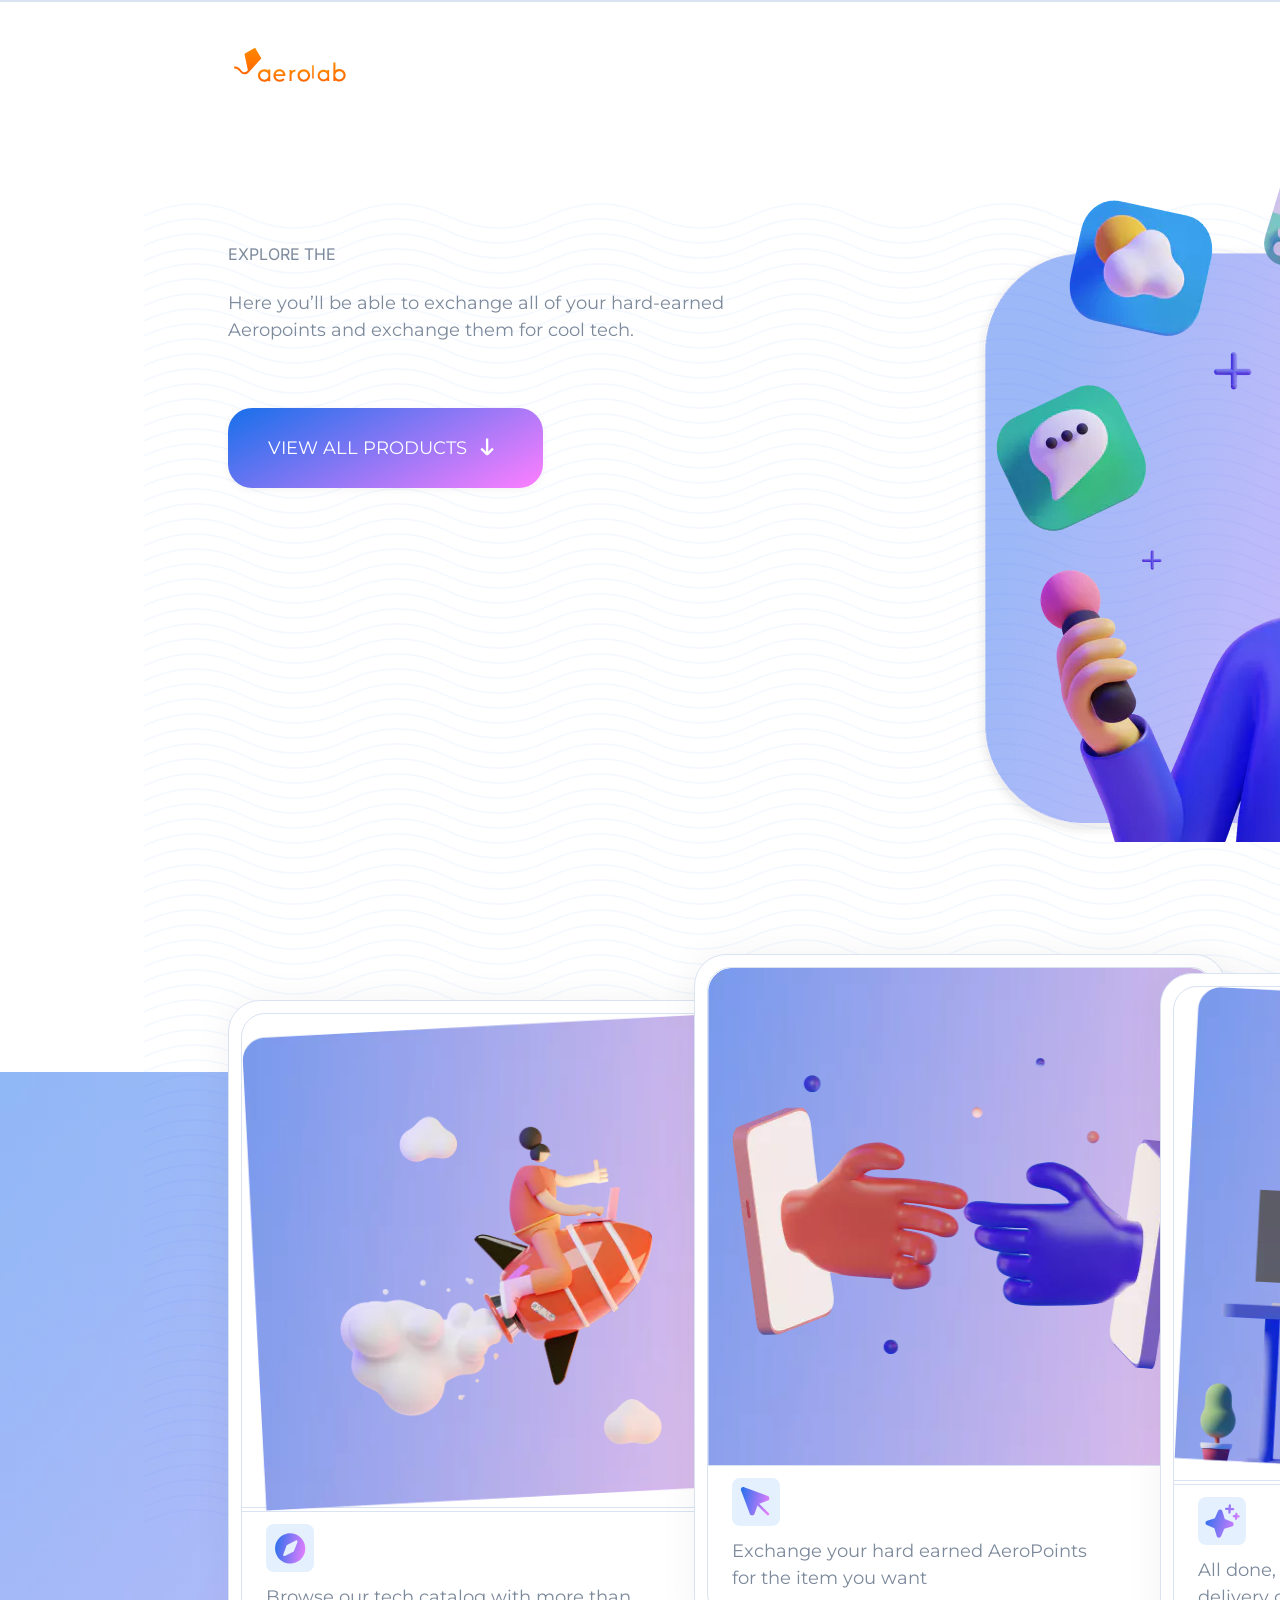
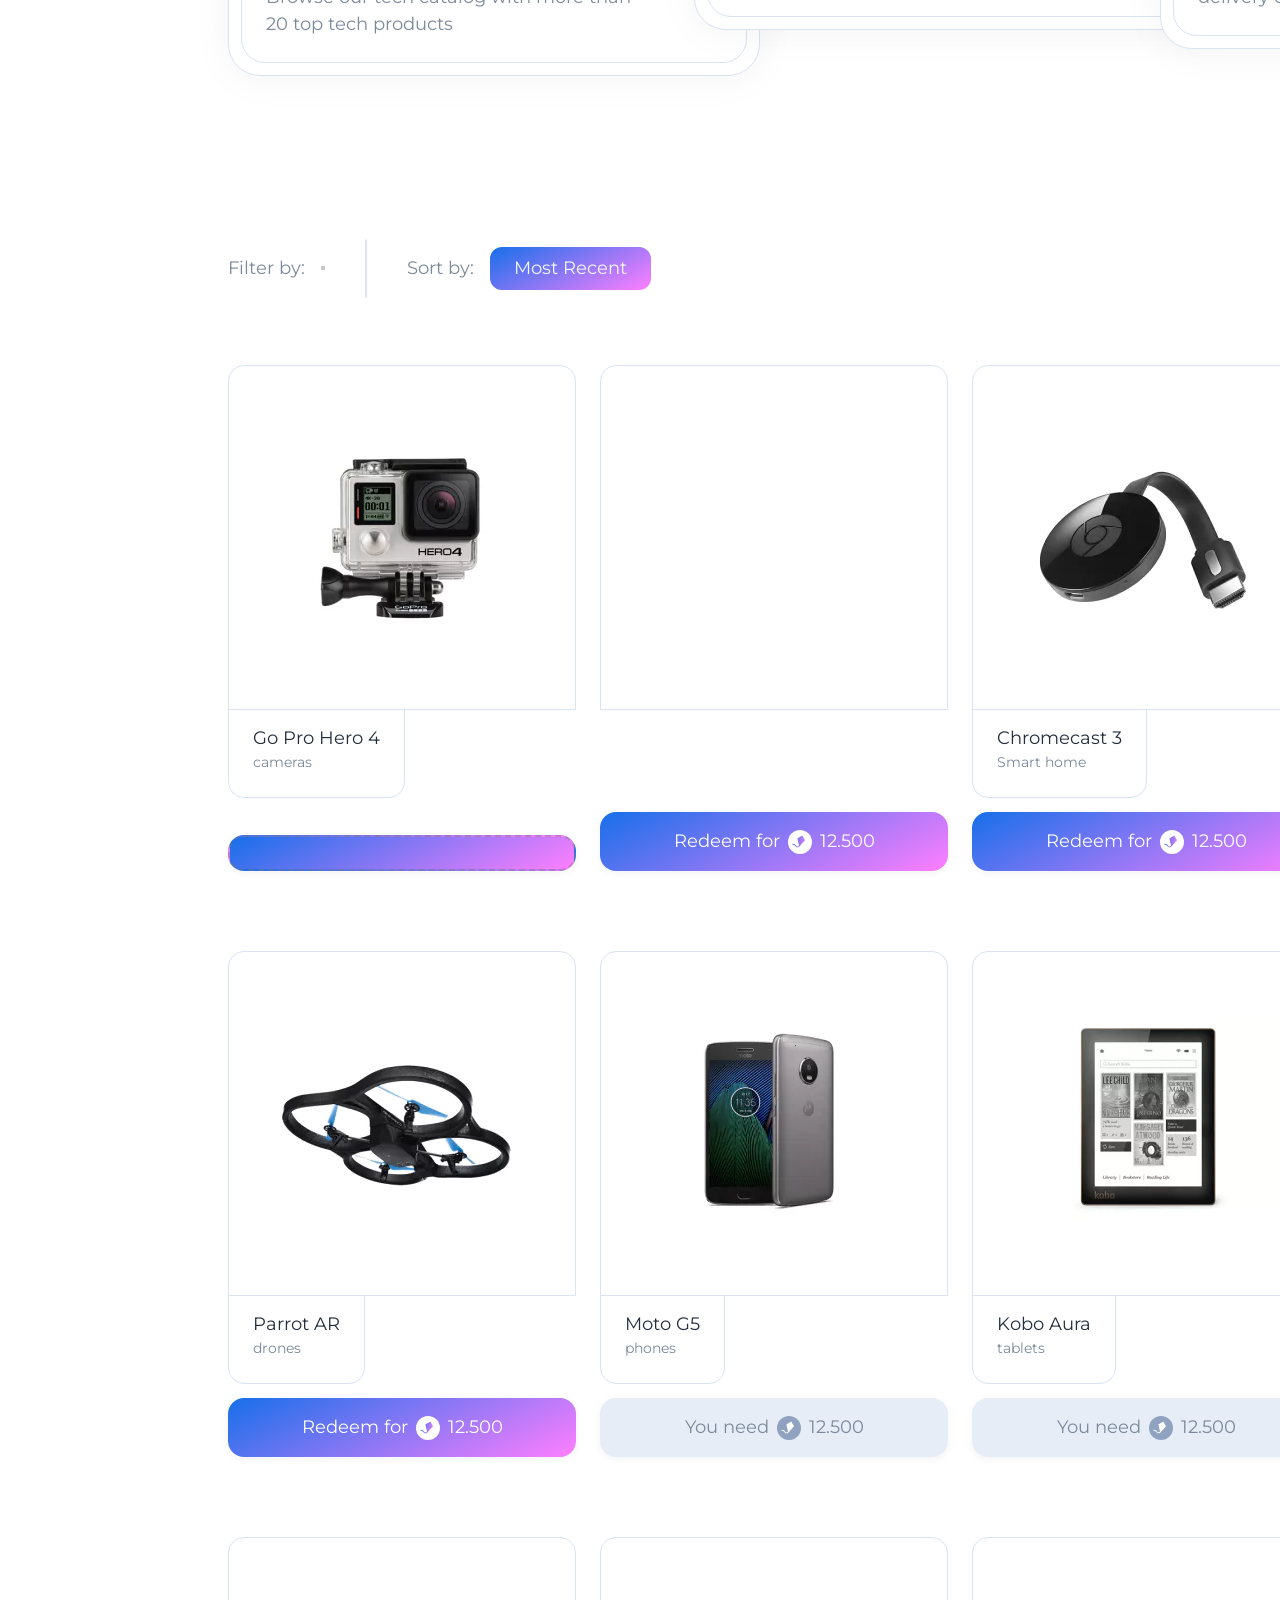
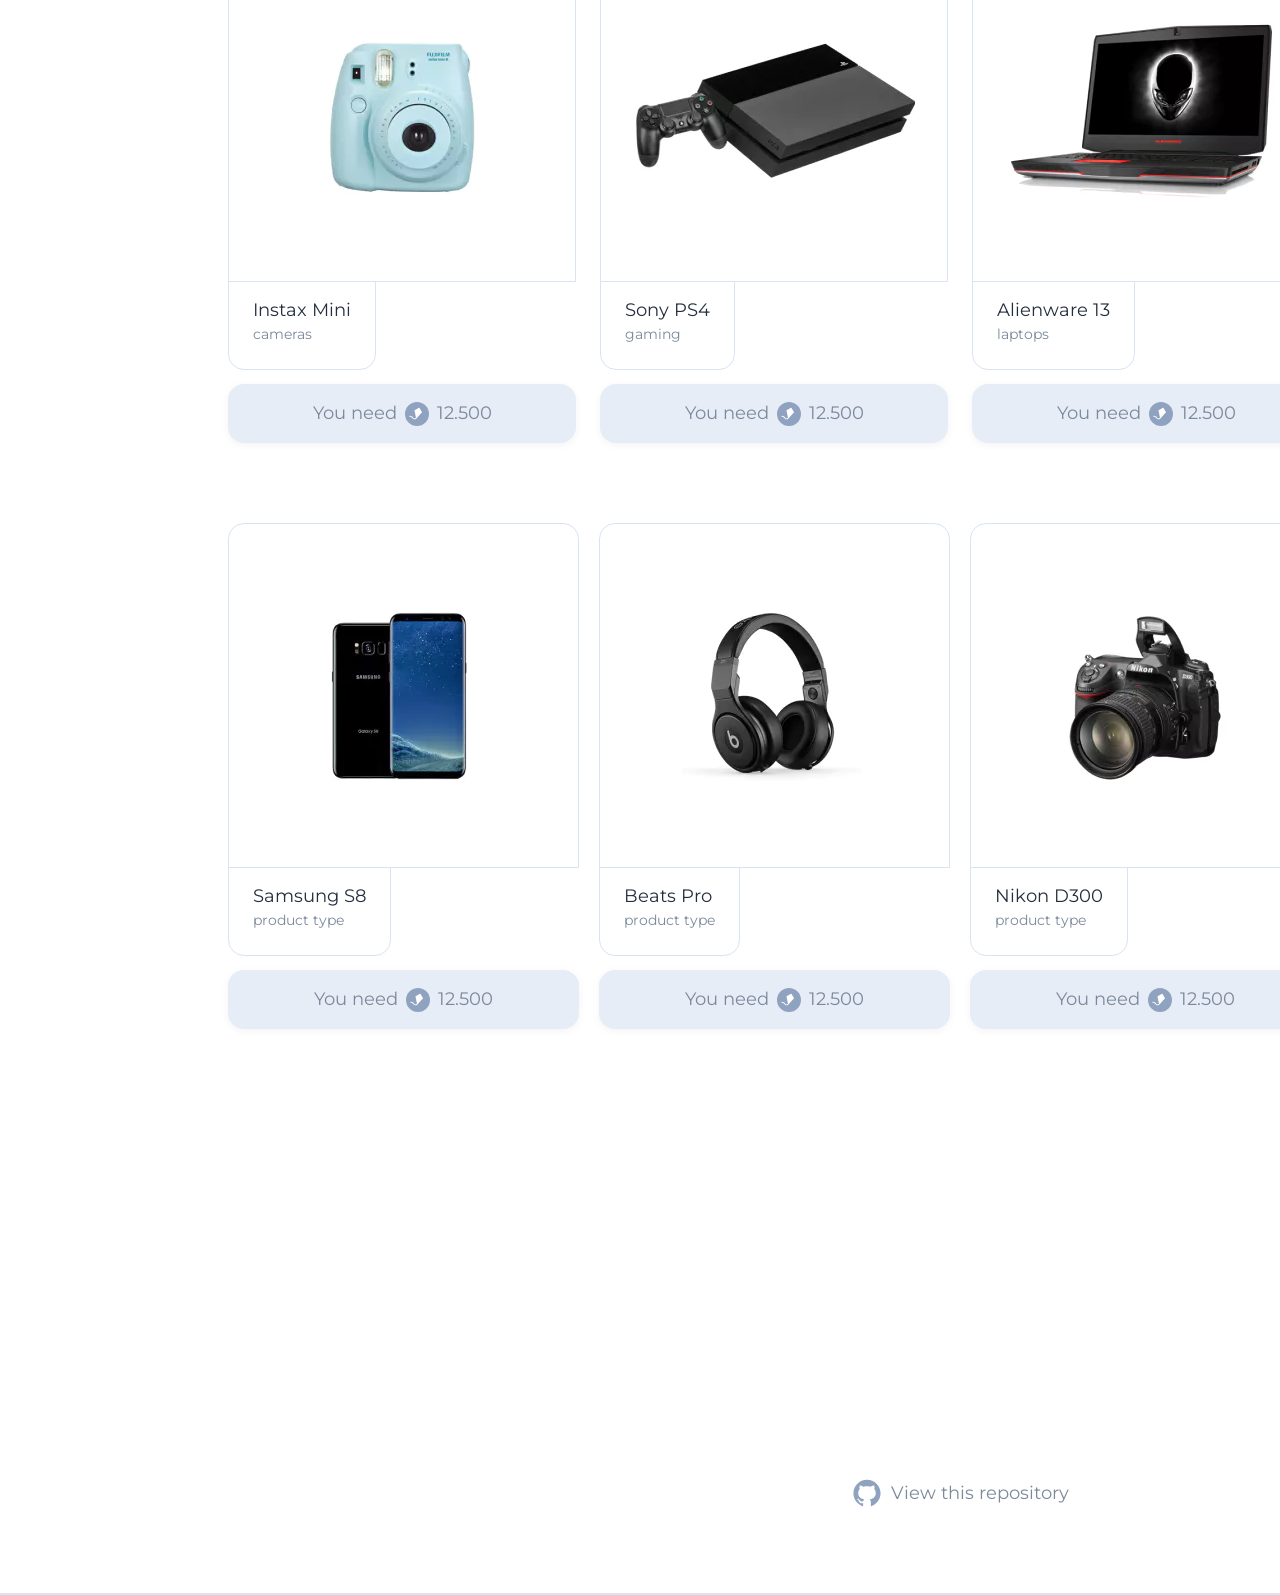
==== index.html @ d30689d1 "code review" ====
<!DOCTYPE html>
<html lang="english">
  <head>
    <title>Aerolab Challenge</title>
    <meta name="viewport" content="width=device-width, initial-scale=1.0" />
    <meta charset="utf-8" />
    <meta property="twitter:card" content="summary_large_image" />

    <style data-tag="reset-style-sheet">
      html {  line-height: 1.15;}body {  margin: 0;}* {  box-sizing: border-box;  border-width: 0;  border-style: solid;}p,li,ul,pre,div,h1,h2,h3,h4,h5,h6,figure,blockquote,figcaption {  margin: 0;  padding: 0;}button {  background-color: transparent;}button,input,optgroup,select,textarea {  font-family: inherit;  font-size: 100%;  line-height: 1.15;  margin: 0;}button,select {  text-transform: none;}button,[type="button"],[type="reset"],[type="submit"] {  -webkit-appearance: button;}button::-moz-focus-inner,[type="button"]::-moz-focus-inner,[type="reset"]::-moz-focus-inner,[type="submit"]::-moz-focus-inner {  border-style: none;  padding: 0;}button:-moz-focus,[type="button"]:-moz-focus,[type="reset"]:-moz-focus,[type="submit"]:-moz-focus {  outline: 1px dotted ButtonText;}a {  color: inherit;  text-decoration: inherit;}input {  padding: 2px 4px;}img {  display: block;}html { scroll-behavior: smooth  }
    </style>
    <style data-tag="default-style-sheet">
      html {
        font-family: Inter;
        font-size: 16px;
      }

      body {
        font-weight: 400;
        font-style:normal;
        text-decoration: none;
        text-transform: none;
        letter-spacing: normal;
        line-height: 1.15;
        color: var(--dl-color-gray-black);
        background-color: var(--dl-color-gray-white);

      }
    </style>
    <link
      rel="stylesheet"
      href="https://fonts.googleapis.com/css2?family=Montserrat:ital,wght@0,100;0,200;0,300;0,400;0,500;0,600;0,700;0,800;0,900;1,100;1,200;1,300;1,400;1,500;1,600;1,700;1,800;1,900&amp;display=swap"
      data-tag="font"
    />
    <link
      rel="stylesheet"
      href="https://fonts.googleapis.com/css2?family=Inter:wght@100;200;300;400;500;600;700;800;900&amp;display=swap"
      data-tag="font"
    />
    <link rel="stylesheet" href="./generalStyle.css" />
  </head>
  <body>
    <div>
      <link href="./incluitChallenge.css" rel="stylesheet" />

      <div class="incluit-challenge-container">
        <div class="incluit-challenge-incluit-challenge">
          <div class="incluit-challenge-footer">
            <div class="incluit-challenge-navlink">
              <img
                alt="IconsI450"
                src="public/external/iconsi450-65ct.svg"
                class="incluit-challenge-icons"
              />
              <a
                href="https://github.com/JuanMiranda1"
                target="_blank"
                rel="noreferrer noopener"
                class="incluit-challenge-text DesktopTextL1Default|"
              >
                <span>View this repository</span>
              </a>
            </div>
          </div>
          <div class="incluit-challenge-wavepattern">
            <img
              alt="path4501"
              src="public/external/path4501-87rh.svg"
              class="incluit-challenge-path"
            />
            <img
              alt="path4501"
              src="public/external/path4501-4tfc.svg"
              class="incluit-challenge-path01"
            />
            <img
              alt="path4501"
              src="public/external/path4501-9j6z.svg"
              class="incluit-challenge-path02"
            />
            <img
              alt="path4501"
              src="public/external/path4501-trrk.svg"
              class="incluit-challenge-path03"
            />
            <img
              alt="path4501"
              src="public/external/path4501-n7km.svg"
              class="incluit-challenge-path04"
            />
            <img
              alt="path4501"
              src="public/external/path4501-jm4g.svg"
              class="incluit-challenge-path05"
            />
            <img
              alt="path4501"
              src="public/external/path4501-mln9.svg"
              class="incluit-challenge-path06"
            />
            <img
              alt="path4501"
              src="public/external/path4501-i0yr.svg"
              class="incluit-challenge-path07"
            />
            <img
              alt="path4501"
              src="public/external/path4501-qd0o.svg"
              class="incluit-challenge-path08"
            />
            <img
              alt="path4501"
              src="public/external/path4501-qq1.svg"
              class="incluit-challenge-path09"
            />
            <img
              alt="path4501"
              src="public/external/path4501-wgme.svg"
              class="incluit-challenge-path10"
            />
            <img
              alt="path4501"
              src="public/external/path4501-evns.svg"
              class="incluit-challenge-path11"
            />
            <img
              alt="path4501"
              src="public/external/path4501-0z6.svg"
              class="incluit-challenge-path12"
            />
            <img
              alt="path4501"
              src="public/external/path4501-71qu.svg"
              class="incluit-challenge-path13"
            />
            <img
              alt="path4501"
              src="public/external/path4501-yy6p.svg"
              class="incluit-challenge-path14"
            />
            <img
              alt="path4501"
              src="public/external/path4501-a29p.svg"
              class="incluit-challenge-path15"
            />
            <img
              alt="path4501"
              src="public/external/path4501-muyy.svg"
              class="incluit-challenge-path16"
            />
            <img
              alt="path4501"
              src="public/external/path4501-jbpy.svg"
              class="incluit-challenge-path17"
            />
            <img
              alt="path4501"
              src="public/external/path4501-mkpd.svg"
              class="incluit-challenge-path18"
            />
            <img
              alt="path4501"
              src="public/external/path4501-gmdl.svg"
              class="incluit-challenge-path19"
            />
            <img
              alt="path4501"
              src="public/external/path4501-dznf5.svg"
              class="incluit-challenge-path20"
            />
            <img
              alt="path4501"
              src="public/external/path4501-5klh.svg"
              class="incluit-challenge-path21"
            />
          </div>
          <div class="incluit-challenge-wavepattern1">
            <img
              alt="path4501"
              src="public/external/path4501-8df.svg"
              class="incluit-challenge-path22"
            />
            <img
              alt="path4501"
              src="public/external/path4501-m80j.svg"
              class="incluit-challenge-path23"
            />
            <img
              alt="path4501"
              src="public/external/path4501-mwl6.svg"
              class="incluit-challenge-path24"
            />
            <img
              alt="path4501"
              src="public/external/path4501-4d3n.svg"
              class="incluit-challenge-path25"
            />
            <img
              alt="path4501"
              src="public/external/path4501-z1m.svg"
              class="incluit-challenge-path26"
            />
            <img
              alt="path4501"
              src="public/external/path4501-ptwm.svg"
              class="incluit-challenge-path27"
            />
            <img
              alt="path4501"
              src="public/external/path4501-xson.svg"
              class="incluit-challenge-path28"
            />
            <img
              alt="path4501"
              src="public/external/path4501-uz3c.svg"
              class="incluit-challenge-path29"
            />
            <img
              alt="path4501"
              src="public/external/path4501-xgup.svg"
              class="incluit-challenge-path30"
            />
            <img
              alt="path4501"
              src="public/external/path4501-aq5a.svg"
              class="incluit-challenge-path31"
            />
            <img
              alt="path4501"
              src="public/external/path4501-7fpb.svg"
              class="incluit-challenge-path32"
            />
            <img
              alt="path4501"
              src="public/external/path4501-cevl.svg"
              class="incluit-challenge-path33"
            />
            <img
              alt="path4501"
              src="public/external/path4501-tzs.svg"
              class="incluit-challenge-path34"
            />
            <img
              alt="path4501"
              src="public/external/path4501-3f68.svg"
              class="incluit-challenge-path35"
            />
            <img
              alt="path4501"
              src="public/external/path4501-txwp.svg"
              class="incluit-challenge-path36"
            />
            <img
              alt="path4501"
              src="public/external/path4501-vjad.svg"
              class="incluit-challenge-path37"
            />
            <img
              alt="path4501"
              src="public/external/path4501-fuz.svg"
              class="incluit-challenge-path38"
            />
            <img
              alt="path4501"
              src="public/external/path4501-usnf.svg"
              class="incluit-challenge-path39"
            />
            <img
              alt="path4501"
              src="public/external/path4501-jqtc.svg"
              class="incluit-challenge-path40"
            />
            <img
              alt="path4501"
              src="public/external/path4501-nuy.svg"
              class="incluit-challenge-path41"
            />
            <img
              alt="path4501"
              src="public/external/path4501-0g2.svg"
              class="incluit-challenge-path42"
            />
            <img
              alt="path4501"
              src="public/external/path4501-11ct.svg"
              class="incluit-challenge-path43"
            />
          </div>
          <div class="incluit-challenge-wavepattern2">
            <img
              alt="path4501"
              src="public/external/path4501-pz55.svg"
              class="incluit-challenge-path44"
            />
            <img
              alt="path4501"
              src="public/external/path4501-r27x.svg"
              class="incluit-challenge-path45"
            />
            <img
              alt="path4501"
              src="public/external/path4501-221.svg"
              class="incluit-challenge-path46"
            />
            <img
              alt="path4501"
              src="public/external/path4501-bbxf.svg"
              class="incluit-challenge-path47"
            />
            <img
              alt="path4501"
              src="public/external/path4501-x9ho.svg"
              class="incluit-challenge-path48"
            />
            <img
              alt="path4501"
              src="public/external/path4501-aq6e.svg"
              class="incluit-challenge-path49"
            />
            <img
              alt="path4501"
              src="public/external/path4501-04no.svg"
              class="incluit-challenge-path50"
            />
            <img
              alt="path4501"
              src="public/external/path4501-mxa5g.svg"
              class="incluit-challenge-path51"
            />
            <img
              alt="path4501"
              src="public/external/path4501-n7nn.svg"
              class="incluit-challenge-path52"
            />
            <img
              alt="path4501"
              src="public/external/path4501-zrnw.svg"
              class="incluit-challenge-path53"
            />
            <img
              alt="path4501"
              src="public/external/path4501-d8e.svg"
              class="incluit-challenge-path54"
            />
            <img
              alt="path4501"
              src="public/external/path4501-4esq.svg"
              class="incluit-challenge-path55"
            />
            <img
              alt="path4501"
              src="public/external/path4501-xgxi.svg"
              class="incluit-challenge-path56"
            />
            <img
              alt="path4501"
              src="public/external/path4501-6myy.svg"
              class="incluit-challenge-path57"
            />
            <img
              alt="path4501"
              src="public/external/path4501-zqr9.svg"
              class="incluit-challenge-path58"
            />
            <img
              alt="path4501"
              src="public/external/path4501-oh5d.svg"
              class="incluit-challenge-path59"
            />
            <img
              alt="path4501"
              src="public/external/path4501-jljk.svg"
              class="incluit-challenge-path60"
            />
            <img
              alt="path4501"
              src="public/external/path4501-m4b8.svg"
              class="incluit-challenge-path61"
            />
            <img
              alt="path4501"
              src="public/external/path4501-x56e.svg"
              class="incluit-challenge-path62"
            />
            <img
              alt="path4501"
              src="public/external/path4501-8fdx.svg"
              class="incluit-challenge-path63"
            />
            <img
              alt="path4501"
              src="public/external/path4501-73pn.svg"
              class="incluit-challenge-path64"
            />
            <img
              alt="path4501"
              src="public/external/path4501-l0sb.svg"
              class="incluit-challenge-path65"
            />
          </div>
          <div class="incluit-challenge-wavepattern3">
            <img
              alt="path4501"
              src="public/external/path4501-3syj.svg"
              class="incluit-challenge-path66"
            />
            <img
              alt="path4501"
              src="public/external/path4501-4we5.svg"
              class="incluit-challenge-path67"
            />
            <img
              alt="path4501"
              src="public/external/path4501-6dwm.svg"
              class="incluit-challenge-path68"
            />
            <img
              alt="path4501"
              src="public/external/path4501-sygp.svg"
              class="incluit-challenge-path69"
            />
            <img
              alt="path4501"
              src="public/external/path4501-g6xi.svg"
              class="incluit-challenge-path70"
            />
            <img
              alt="path4501"
              src="public/external/path4501-uxke.svg"
              class="incluit-challenge-path71"
            />
            <img
              alt="path4501"
              src="public/external/path4501-rdyt.svg"
              class="incluit-challenge-path72"
            />
            <img
              alt="path4501"
              src="public/external/path4501-xwzvn.svg"
              class="incluit-challenge-path73"
            />
            <img
              alt="path4501"
              src="public/external/path4501-k9i9.svg"
              class="incluit-challenge-path74"
            />
            <img
              alt="path4501"
              src="public/external/path4501-o0g.svg"
              class="incluit-challenge-path75"
            />
            <img
              alt="path4501"
              src="public/external/path4501-928n.svg"
              class="incluit-challenge-path76"
            />
            <img
              alt="path4501"
              src="public/external/path4501-re4.svg"
              class="incluit-challenge-path77"
            />
            <img
              alt="path4501"
              src="public/external/path4501-41xj.svg"
              class="incluit-challenge-path78"
            />
            <img
              alt="path4501"
              src="public/external/path4501-kc.svg"
              class="incluit-challenge-path79"
            />
            <img
              alt="path4501"
              src="public/external/path4501-xxlc.svg"
              class="incluit-challenge-path80"
            />
            <img
              alt="path4501"
              src="public/external/path4501-eo4v.svg"
              class="incluit-challenge-path81"
            />
            <img
              alt="path4501"
              src="public/external/path4501-3w5e.svg"
              class="incluit-challenge-path82"
            />
            <img
              alt="path4501"
              src="public/external/path4501-zvw.svg"
              class="incluit-challenge-path83"
            />
            <img
              alt="path4501"
              src="public/external/path4501-8i3k.svg"
              class="incluit-challenge-path84"
            />
            <img
              alt="path4501"
              src="public/external/path4501-i7w3.svg"
              class="incluit-challenge-path85"
            />
            <img
              alt="path4501"
              src="public/external/path4501-bugq.svg"
              class="incluit-challenge-path86"
            />
            <img
              alt="path4501"
              src="public/external/path4501-2ws.svg"
              class="incluit-challenge-path87"
            />
          </div>
          <div class="incluit-challenge-carrousel">
            <img
              alt="WalkthoughcardsBG4501"
              src="public/external/walkthoughcardsbg4501-ew7a-600h.png"
              class="incluit-challenge-background-cards"
            />
            <div class="incluit-challenge-carrousel-cards">
              <div class="incluit-challenge-introcard">
                <div class="incluit-challenge-topcard">
                  <img
                    alt="IllustrationBGI450"
                    src="public/external/illustrationbgi450-hspg-600w.png"
                    class="incluit-challenge-illustration-bg"
                  />
                  <div class="incluit-challenge-img1">
                    <img
                      alt="Saly1I450"
                      src="public/external/saly1i450-cufw-600w.png"
                      class="incluit-challenge-img11"
                    />
                  </div>
                </div>
                <div class="incluit-challenge-bottomcard">
                  <div class="incluit-challenge-titleicon">
                    <div class="incluit-challenge-iconwrapper">
                      <img
                        alt="IconsI450"
                        src="public/external/iconsi450-hl7.svg"
                        class="incluit-challenge-icons01"
                      />
                    </div>
                  </div>
                  <span class="incluit-challenge-text002 DesktopTextL1Default|">
                    <span>
                      Browse our tech catalog with more than 20 top tech
                      products
                    </span>
                  </span>
                </div>
              </div>
              <div class="incluit-challenge-introcard1">
                <div class="incluit-challenge-topcard1">
                  <img
                    alt="IllustrationBGI450"
                    src="public/external/illustrationbgi450-luqb-600w.png"
                    class="incluit-challenge-illustration-bg1"
                  />
                  <div class="incluit-challenge-img2">
                    <img
                      alt="Saly31I450"
                      src="public/external/saly31i450-q5u-600w.png"
                      class="incluit-challenge-img21"
                    />
                  </div>
                </div>
                <div class="incluit-challenge-bottomcard1">
                  <div class="incluit-challenge-titleicon1">
                    <div class="incluit-challenge-iconwrapper1">
                      <img
                        alt="IconsI450"
                        src="public/external/iconsi450-52ce.svg"
                        class="incluit-challenge-icons02"
                      />
                    </div>
                  </div>
                  <span class="incluit-challenge-text004 DesktopTextL1Default|">
                    <span>
                      Exchange your hard earned AeroPoints for the item you want
                    </span>
                  </span>
                </div>
              </div>
              <div class="incluit-challenge-introcard2">
                <div class="incluit-challenge-topcard2">
                  <img
                    alt="IllustrationBGI450"
                    src="public/external/illustrationbgi450-p8j-600w.png"
                    class="incluit-challenge-illustration-bg2"
                  />
                  <div class="incluit-challenge-img3">
                    <img
                      alt="Saly10I450"
                      src="public/external/saly10i450-nzlv-600w.png"
                      class="incluit-challenge-img31"
                    />
                  </div>
                </div>
                <div class="incluit-challenge-bottomcard2">
                  <div class="incluit-challenge-titleicon2">
                    <div class="incluit-challenge-iconwrapper2">
                      <img
                        alt="IconsI450"
                        src="public/external/iconsi450-9rbb.svg"
                        class="incluit-challenge-icons03"
                      />
                    </div>
                  </div>
                  <span class="incluit-challenge-text006 DesktopTextL1Default|">
                    <span>
                      All done, you can relax! We’ll take care of delivery of
                      your tech item!
                    </span>
                  </span>
                </div>
              </div>
            </div>
          </div>
          <div class="incluit-challenge-product-section">
            <div class="incluit-challenge-header-products">
              <div class="incluit-challenge-titlecontrols">
                <div class="incluit-challenge-product-selection">
                  <div class="incluit-challenge-frame">
                    <div class="incluit-challenge-frame1">
                      <span
                        class="incluit-challenge-text008 DesktopTextL1Default|"
                      >
                        <span>Filter by:</span>
                      </span>
                      <div class="incluit-challenge-filter"></div>
                    </div>
                    <img
                      alt="Rectangle1154501"
                      src="public/external/rectangle1154501-lgeq-200w.png"
                      class="incluit-challenge-rectangle115"
                    />
                    <div class="incluit-challenge-frame2">
                      <span
                        class="incluit-challenge-text010 DesktopTextL1Default|"
                      >
                        <span>Sort by:</span>
                      </span>
                      <div class="incluit-challenge-sortrow">
                        <div class="incluit-challenge-selectors">
                          <span
                            class="incluit-challenge-text012 DesktopTextL1Default|"
                          >
                            <span>Most Recent</span>
                          </span>
                        </div>
                      </div>
                    </div>
                  </div>
                  <div class="incluit-challenge-pager">
                    <button class="incluit-challenge-pager-arrowbuttons">
                      <img
                        alt="IconsI450"
                        src="public/external/iconsi450-u259.svg"
                        class="incluit-challenge-icons04"
                      />
                    </button>
                    <button class="incluit-challenge-pager-arrowbuttons1">
                      <img
                        alt="IconsI450"
                        src="public/external/iconsi450-oh4l.svg"
                        class="incluit-challenge-icons05"
                      />
                    </button>
                  </div>
                </div>
              </div>
              <div class="incluit-challenge-products">
                <div class="incluit-challenge-products1">
                  <div class="incluit-challenge-productcard">
                    <div class="incluit-challenge-frame167">
                      <div class="incluit-challenge-productcard01">
                        <div class="incluit-challenge-productdetail">
                          <span
                            class="incluit-challenge-text014 DesktopTextL1Default|"
                          >
                            <span>Go Pro Hero 4</span>
                          </span>
                          <span
                            class="incluit-challenge-text016 DesktopTextL2AllCaps"
                          >
                            <span>cameras</span>
                          </span>
                        </div>
                        <div class="incluit-challenge-frame144">
                          <div class="incluit-challenge-productshots">
                            <img
                              alt="GoProx2I450"
                              src="public/external/goprox2i450-wsvu-300h.png"
                              class="incluit-challenge-go-prox2"
                            />
                          </div>
                        </div>
                      </div>
                      <div class="incluit-challenge-cta"></div>
                    </div>
                  </div>
                  <div class="incluit-challenge-productcard02">
                    <div class="incluit-challenge-productcard03">
                      <div class="incluit-challenge-frame1441"></div>
                    </div>
                    <div class="incluit-challenge-cta01">
                      <span
                        class="incluit-challenge-text018 DesktopTextL1Default|"
                      >
                        <span>Redeem for</span>
                      </span>
                      <div class="incluit-challenge-frame153">
                        <div class="incluit-challenge-icons06">
                          <div class="incluit-challenge-aerolablogo">
                            <div class="incluit-challenge-aerolablogo1">
                              <div class="incluit-challenge-page1">
                                <div class="incluit-challenge-catalog">
                                  <div class="incluit-challenge-top">
                                    <img
                                      alt="logoI450"
                                      src="public/external/logoi450-2ui.svg"
                                      class="incluit-challenge-logo"
                                    />
                                  </div>
                                </div>
                              </div>
                            </div>
                          </div>
                        </div>
                        <span
                          class="incluit-challenge-text020 DesktopTextL1Default|"
                        >
                          <span>12.500</span>
                        </span>
                      </div>
                    </div>
                  </div>
                  <div class="incluit-challenge-productcard04">
                    <div class="incluit-challenge-productcard05">
                      <div class="incluit-challenge-productdetail01">
                        <span
                          class="incluit-challenge-text022 DesktopTextL1Default|"
                        >
                          <span>Chromecast 3</span>
                        </span>
                        <span
                          class="incluit-challenge-text024 DesktopTextL2AllCaps"
                        >
                          <span>Smart home</span>
                        </span>
                      </div>
                      <div class="incluit-challenge-frame1442">
                        <div class="incluit-challenge-productshots01">
                          <img
                            alt="Chromecastx2I450"
                            src="public/external/chromecastx2i450-31y-300h.png"
                            class="incluit-challenge-chromecastx2"
                          />
                        </div>
                      </div>
                    </div>
                    <div class="incluit-challenge-cta02">
                      <span
                        class="incluit-challenge-text026 DesktopTextL1Default|"
                      >
                        <span>Redeem for</span>
                      </span>
                      <div class="incluit-challenge-frame15301">
                        <div class="incluit-challenge-icons07">
                          <div class="incluit-challenge-aerolablogo01">
                            <div class="incluit-challenge-aerolablogo101">
                              <div class="incluit-challenge-page101">
                                <div class="incluit-challenge-catalog01">
                                  <div class="incluit-challenge-top01">
                                    <img
                                      alt="logoI450"
                                      src="public/external/logoi450-e9a.svg"
                                      class="incluit-challenge-logo01"
                                    />
                                  </div>
                                </div>
                              </div>
                            </div>
                          </div>
                        </div>
                        <span
                          class="incluit-challenge-text028 DesktopTextL1Default|"
                        >
                          <span>12.500</span>
                        </span>
                      </div>
                    </div>
                  </div>
                  <div class="incluit-challenge-productcard06">
                    <div class="incluit-challenge-productcard07">
                      <div class="incluit-challenge-productdetail02">
                        <span
                          class="incluit-challenge-text030 DesktopTextL1Default|"
                        >
                          <span>Canon EOS5D</span>
                        </span>
                        <span
                          class="incluit-challenge-text032 DesktopTextL2AllCaps"
                        >
                          <span>Cameras</span>
                        </span>
                      </div>
                      <div class="incluit-challenge-frame1443">
                        <div class="incluit-challenge-productshots02">
                          <img
                            alt="CanonEOS5Dx2I450"
                            src="public/external/canoneos5dx2i450-xfl5-300h.png"
                            class="incluit-challenge-canon-eos-dx2"
                          />
                        </div>
                      </div>
                    </div>
                    <div class="incluit-challenge-cta03">
                      <span
                        class="incluit-challenge-text034 DesktopTextL1Default|"
                      >
                        <span>Redeem for</span>
                      </span>
                      <div class="incluit-challenge-frame15302">
                        <div class="incluit-challenge-icons08">
                          <div class="incluit-challenge-aerolablogo02">
                            <div class="incluit-challenge-aerolablogo102">
                              <div class="incluit-challenge-page102">
                                <div class="incluit-challenge-catalog02">
                                  <div class="incluit-challenge-top02">
                                    <img
                                      alt="logoI450"
                                      src="public/external/logoi450-82r.svg"
                                      class="incluit-challenge-logo02"
                                    />
                                  </div>
                                </div>
                              </div>
                            </div>
                          </div>
                        </div>
                        <span
                          class="incluit-challenge-text036 DesktopTextL1Default|"
                        >
                          <span>12.500</span>
                        </span>
                      </div>
                    </div>
                  </div>
                </div>
                <div class="incluit-challenge-products2">
                  <div class="incluit-challenge-productcard08">
                    <div class="incluit-challenge-productcard09">
                      <div class="incluit-challenge-productdetail03">
                        <span
                          class="incluit-challenge-text038 DesktopTextL1Default|"
                        >
                          <span>Parrot AR</span>
                        </span>
                        <span
                          class="incluit-challenge-text040 DesktopTextL2AllCaps"
                        >
                          <span>drones</span>
                        </span>
                      </div>
                      <div class="incluit-challenge-frame1444">
                        <div class="incluit-challenge-productshots03">
                          <img
                            alt="ParrotARx2I450"
                            src="public/external/parrotarx2i450-j76pg-300h.png"
                            class="incluit-challenge-parrot--rx2"
                          />
                        </div>
                      </div>
                    </div>
                    <div class="incluit-challenge-cta04">
                      <span
                        class="incluit-challenge-text042 DesktopTextL1Default|"
                      >
                        <span>Redeem for</span>
                      </span>
                      <div class="incluit-challenge-frame15303">
                        <div class="incluit-challenge-icons09">
                          <div class="incluit-challenge-aerolablogo03">
                            <div class="incluit-challenge-aerolablogo103">
                              <div class="incluit-challenge-page103">
                                <div class="incluit-challenge-catalog03">
                                  <div class="incluit-challenge-top03">
                                    <img
                                      alt="logoI450"
                                      src="public/external/logoi450-prbs.svg"
                                      class="incluit-challenge-logo03"
                                    />
                                  </div>
                                </div>
                              </div>
                            </div>
                          </div>
                        </div>
                        <span
                          class="incluit-challenge-text044 DesktopTextL1Default|"
                        >
                          <span>12.500</span>
                        </span>
                      </div>
                    </div>
                  </div>
                  <div class="incluit-challenge-productcard10">
                    <div class="incluit-challenge-product">
                      <div class="incluit-challenge-productcard11">
                        <div class="incluit-challenge-productdetail04">
                          <span
                            class="incluit-challenge-text046 DesktopTextL1Default|"
                          >
                            <span>Moto G5</span>
                          </span>
                          <span
                            class="incluit-challenge-text048 DesktopTextL2AllCaps"
                          >
                            <span>phones</span>
                          </span>
                        </div>
                        <div class="incluit-challenge-imagecontainer">
                          <div class="incluit-challenge-productshots04">
                            <img
                              alt="MotoG5x2I450"
                              src="public/external/motog5x2i450-xt0t-300h.png"
                              class="incluit-challenge-moto-g5x2"
                            />
                          </div>
                        </div>
                      </div>
                      <div class="incluit-challenge-cta05">
                        <span
                          class="incluit-challenge-text050 DesktopTextL1Default|"
                        >
                          <span>You need</span>
                        </span>
                        <div class="incluit-challenge-frame15304">
                          <div class="incluit-challenge-icons10">
                            <div class="incluit-challenge-aerolablogo04">
                              <div class="incluit-challenge-aerolablogo104">
                                <div class="incluit-challenge-page104">
                                  <div class="incluit-challenge-catalog04">
                                    <div class="incluit-challenge-top04">
                                      <img
                                        alt="logoI450"
                                        src="public/external/logoi450-hto7.svg"
                                        class="incluit-challenge-logo04"
                                      />
                                    </div>
                                  </div>
                                </div>
                              </div>
                            </div>
                          </div>
                          <span
                            class="incluit-challenge-text052 DesktopTextL1Default|"
                          >
                            <span>12.500</span>
                          </span>
                        </div>
                      </div>
                    </div>
                  </div>
                  <div class="incluit-challenge-productcard12">
                    <div class="incluit-challenge-product01">
                      <div class="incluit-challenge-productcard13">
                        <div class="incluit-challenge-productdetail05">
                          <span
                            class="incluit-challenge-text054 DesktopTextL1Default|"
                          >
                            <span>Kobo Aura</span>
                          </span>
                          <span
                            class="incluit-challenge-text056 DesktopTextL2AllCaps"
                          >
                            <span>tablets</span>
                          </span>
                        </div>
                        <div class="incluit-challenge-imagecontainer01">
                          <div class="incluit-challenge-productshots05">
                            <img
                              alt="KoboAurax2I450"
                              src="public/external/koboaurax2i450-p9sm-300h.png"
                              class="incluit-challenge-kobo-aurax2"
                            />
                          </div>
                        </div>
                      </div>
                      <div class="incluit-challenge-cta06">
                        <span
                          class="incluit-challenge-text058 DesktopTextL1Default|"
                        >
                          <span>You need</span>
                        </span>
                        <div class="incluit-challenge-frame15305">
                          <div class="incluit-challenge-icons11">
                            <div class="incluit-challenge-aerolablogo05">
                              <div class="incluit-challenge-aerolablogo105">
                                <div class="incluit-challenge-page105">
                                  <div class="incluit-challenge-catalog05">
                                    <div class="incluit-challenge-top05">
                                      <img
                                        alt="logoI450"
                                        src="public/external/logoi450-jcqf.svg"
                                        class="incluit-challenge-logo05"
                                      />
                                    </div>
                                  </div>
                                </div>
                              </div>
                            </div>
                          </div>
                          <span
                            class="incluit-challenge-text060 DesktopTextL1Default|"
                          >
                            <span>12.500</span>
                          </span>
                        </div>
                      </div>
                    </div>
                  </div>
                  <div class="incluit-challenge-productcard14">
                    <div class="incluit-challenge-product02">
                      <div class="incluit-challenge-productcard15">
                        <div class="incluit-challenge-productdetail06">
                          <span
                            class="incluit-challenge-text062 DesktopTextL1Default|"
                          >
                            <span>Nintendo 3DS</span>
                          </span>
                          <span
                            class="incluit-challenge-text064 DesktopTextL2AllCaps"
                          >
                            <span>gaming</span>
                          </span>
                        </div>
                        <div class="incluit-challenge-imagecontainer02">
                          <div class="incluit-challenge-productshots06">
                            <img
                              alt="Nintendo3DSx2I450"
                              src="public/external/nintendo3dsx2i450-jt5w-300h.png"
                              class="incluit-challenge-nintendo3-sx2"
                            />
                          </div>
                        </div>
                      </div>
                      <div class="incluit-challenge-cta07">
                        <span
                          class="incluit-challenge-text066 DesktopTextL1Default|"
                        >
                          <span>You need</span>
                        </span>
                        <div class="incluit-challenge-frame15306">
                          <div class="incluit-challenge-icons12">
                            <div class="incluit-challenge-aerolablogo06">
                              <div class="incluit-challenge-aerolablogo106">
                                <div class="incluit-challenge-page106">
                                  <div class="incluit-challenge-catalog06">
                                    <div class="incluit-challenge-top06">
                                      <img
                                        alt="logoI450"
                                        src="public/external/logoi450-ua1a.svg"
                                        class="incluit-challenge-logo06"
                                      />
                                    </div>
                                  </div>
                                </div>
                              </div>
                            </div>
                          </div>
                          <span
                            class="incluit-challenge-text068 DesktopTextL1Default|"
                          >
                            <span>12.500</span>
                          </span>
                        </div>
                      </div>
                    </div>
                  </div>
                </div>
                <div class="incluit-challenge-products3">
                  <div class="incluit-challenge-productcard16">
                    <div class="incluit-challenge-product03">
                      <div class="incluit-challenge-productcard17">
                        <div class="incluit-challenge-productdetail07">
                          <span
                            class="incluit-challenge-text070 DesktopTextL1Default|"
                          >
                            <span>Instax Mini</span>
                          </span>
                          <span
                            class="incluit-challenge-text072 DesktopTextL2AllCaps"
                          >
                            <span>cameras</span>
                          </span>
                        </div>
                        <div class="incluit-challenge-imagecontainer03">
                          <div class="incluit-challenge-productshots07">
                            <img
                              alt="InstaxMinix2I450"
                              src="public/external/instaxminix2i450-rf9-300h.png"
                              class="incluit-challenge-instax-minix2"
                            />
                          </div>
                        </div>
                      </div>
                      <div class="incluit-challenge-cta08">
                        <span
                          class="incluit-challenge-text074 DesktopTextL1Default|"
                        >
                          <span>You need</span>
                        </span>
                        <div class="incluit-challenge-frame15307">
                          <div class="incluit-challenge-icons13">
                            <div class="incluit-challenge-aerolablogo07">
                              <div class="incluit-challenge-aerolablogo107">
                                <div class="incluit-challenge-page107">
                                  <div class="incluit-challenge-catalog07">
                                    <div class="incluit-challenge-top07">
                                      <img
                                        alt="logoI450"
                                        src="public/external/logoi450-eay.svg"
                                        class="incluit-challenge-logo07"
                                      />
                                    </div>
                                  </div>
                                </div>
                              </div>
                            </div>
                          </div>
                          <span
                            class="incluit-challenge-text076 DesktopTextL1Default|"
                          >
                            <span>12.500</span>
                          </span>
                        </div>
                      </div>
                    </div>
                  </div>
                  <div class="incluit-challenge-productcard18">
                    <div class="incluit-challenge-product04">
                      <div class="incluit-challenge-productcard19">
                        <div class="incluit-challenge-productdetail08">
                          <span
                            class="incluit-challenge-text078 DesktopTextL1Default|"
                          >
                            <span>Sony PS4</span>
                          </span>
                          <span
                            class="incluit-challenge-text080 DesktopTextL2AllCaps"
                          >
                            <span>gaming</span>
                          </span>
                        </div>
                        <div class="incluit-challenge-imagecontainer04">
                          <div class="incluit-challenge-productshots08">
                            <img
                              alt="SonyPS4x2I450"
                              src="public/external/sonyps4x2i450-ww-300h.png"
                              class="incluit-challenge-sony-ps4x2"
                            />
                          </div>
                        </div>
                      </div>
                      <div class="incluit-challenge-cta09">
                        <span
                          class="incluit-challenge-text082 DesktopTextL1Default|"
                        >
                          <span>You need</span>
                        </span>
                        <div class="incluit-challenge-frame15308">
                          <div class="incluit-challenge-icons14">
                            <div class="incluit-challenge-aerolablogo08">
                              <div class="incluit-challenge-aerolablogo108">
                                <div class="incluit-challenge-page108">
                                  <div class="incluit-challenge-catalog08">
                                    <div class="incluit-challenge-top08">
                                      <img
                                        alt="logoI450"
                                        src="public/external/logoi450-rqwe.svg"
                                        class="incluit-challenge-logo08"
                                      />
                                    </div>
                                  </div>
                                </div>
                              </div>
                            </div>
                          </div>
                          <span
                            class="incluit-challenge-text084 DesktopTextL1Default|"
                          >
                            <span>12.500</span>
                          </span>
                        </div>
                      </div>
                    </div>
                  </div>
                  <div class="incluit-challenge-productcard20">
                    <div class="incluit-challenge-product05">
                      <div class="incluit-challenge-productcard21">
                        <div class="incluit-challenge-productdetail09">
                          <span
                            class="incluit-challenge-text086 DesktopTextL1Default|"
                          >
                            <span>Alienware 13</span>
                          </span>
                          <span
                            class="incluit-challenge-text088 DesktopTextL2AllCaps"
                          >
                            <span>laptops</span>
                          </span>
                        </div>
                        <div class="incluit-challenge-imagecontainer05">
                          <div class="incluit-challenge-productshots09">
                            <img
                              alt="Alienware13x2I450"
                              src="public/external/alienware13x2i450-jvtj-300h.png"
                              class="incluit-challenge-alienware13x2"
                            />
                          </div>
                        </div>
                      </div>
                      <div class="incluit-challenge-cta10">
                        <span
                          class="incluit-challenge-text090 DesktopTextL1Default|"
                        >
                          <span>You need</span>
                        </span>
                        <div class="incluit-challenge-frame15309">
                          <div class="incluit-challenge-icons15">
                            <div class="incluit-challenge-aerolablogo09">
                              <div class="incluit-challenge-aerolablogo109">
                                <div class="incluit-challenge-page109">
                                  <div class="incluit-challenge-catalog09">
                                    <div class="incluit-challenge-top09">
                                      <img
                                        alt="logoI450"
                                        src="public/external/logoi450-utx.svg"
                                        class="incluit-challenge-logo09"
                                      />
                                    </div>
                                  </div>
                                </div>
                              </div>
                            </div>
                          </div>
                          <span
                            class="incluit-challenge-text092 DesktopTextL1Default|"
                          >
                            <span>12.500</span>
                          </span>
                        </div>
                      </div>
                    </div>
                  </div>
                  <div class="incluit-challenge-productcard22">
                    <div class="incluit-challenge-product06">
                      <div class="incluit-challenge-productcard23">
                        <div class="incluit-challenge-productdetail10">
                          <span
                            class="incluit-challenge-text094 DesktopTextL1Default|"
                          >
                            <span>Razer Blackwidow</span>
                          </span>
                          <span
                            class="incluit-challenge-text096 DesktopTextL2AllCaps"
                          >
                            <span>gaming</span>
                          </span>
                        </div>
                        <div class="incluit-challenge-imagecontainer06">
                          <div class="incluit-challenge-productshots10">
                            <img
                              alt="RazerBlackwidowx2I450"
                              src="public/external/razerblackwidowx2i450-m8j-300h.png"
                              class="incluit-challenge-razer-blackwidowx2"
                            />
                          </div>
                        </div>
                      </div>
                      <div class="incluit-challenge-cta11">
                        <span
                          class="incluit-challenge-text098 DesktopTextL1Default|"
                        >
                          <span>You need</span>
                        </span>
                        <div class="incluit-challenge-frame15310">
                          <div class="incluit-challenge-icons16">
                            <div class="incluit-challenge-aerolablogo10">
                              <div class="incluit-challenge-aerolablogo110">
                                <div class="incluit-challenge-page110">
                                  <div class="incluit-challenge-catalog10">
                                    <div class="incluit-challenge-top10">
                                      <img
                                        alt="logoI450"
                                        src="public/external/logoi450-grb.svg"
                                        class="incluit-challenge-logo10"
                                      />
                                    </div>
                                  </div>
                                </div>
                              </div>
                            </div>
                          </div>
                          <span
                            class="incluit-challenge-text100 DesktopTextL1Default|"
                          >
                            <span>12.500</span>
                          </span>
                        </div>
                      </div>
                    </div>
                  </div>
                </div>
                <div class="incluit-challenge-products4">
                  <div class="incluit-challenge-productcard24">
                    <div class="incluit-challenge-product07">
                      <div class="incluit-challenge-productcard25">
                        <div class="incluit-challenge-productdetail11">
                          <span
                            class="incluit-challenge-text102 DesktopTextL1Default|"
                          >
                            <span>Samsung S8</span>
                          </span>
                          <span
                            class="incluit-challenge-text104 DesktopTextL2AllCaps"
                          >
                            <span>product type</span>
                          </span>
                        </div>
                        <div class="incluit-challenge-imagecontainer07">
                          <div class="incluit-challenge-productshots11">
                            <img
                              alt="SamsungS8x2I450"
                              src="public/external/samsungs8x2i450-168h-300h.png"
                              class="incluit-challenge-samsung-s8x2"
                            />
                          </div>
                        </div>
                      </div>
                      <div class="incluit-challenge-cta12">
                        <span
                          class="incluit-challenge-text106 DesktopTextL1Default|"
                        >
                          <span>You need</span>
                        </span>
                        <div class="incluit-challenge-frame15311">
                          <div class="incluit-challenge-icons17">
                            <div class="incluit-challenge-aerolablogo11">
                              <div class="incluit-challenge-aerolablogo111">
                                <div class="incluit-challenge-page111">
                                  <div class="incluit-challenge-catalog11">
                                    <div class="incluit-challenge-top11">
                                      <img
                                        alt="logoI450"
                                        src="public/external/logoi450-5oga.svg"
                                        class="incluit-challenge-logo11"
                                      />
                                    </div>
                                  </div>
                                </div>
                              </div>
                            </div>
                          </div>
                          <span
                            class="incluit-challenge-text108 DesktopTextL1Default|"
                          >
                            <span>12.500</span>
                          </span>
                        </div>
                      </div>
                    </div>
                  </div>
                  <div class="incluit-challenge-productcard26">
                    <div class="incluit-challenge-product08">
                      <div class="incluit-challenge-productcard27">
                        <div class="incluit-challenge-productdetail12">
                          <span
                            class="incluit-challenge-text110 DesktopTextL1Default|"
                          >
                            <span>Beats Pro</span>
                          </span>
                          <span
                            class="incluit-challenge-text112 DesktopTextL2AllCaps"
                          >
                            <span>product type</span>
                          </span>
                        </div>
                        <div class="incluit-challenge-imagecontainer08">
                          <div class="incluit-challenge-productshots12">
                            <img
                              alt="BeatsProx2I450"
                              src="public/external/beatsprox2i450-2n1a-300h.png"
                              class="incluit-challenge-beats-prox2"
                            />
                          </div>
                        </div>
                      </div>
                      <div class="incluit-challenge-cta13">
                        <span
                          class="incluit-challenge-text114 DesktopTextL1Default|"
                        >
                          <span>You need</span>
                        </span>
                        <div class="incluit-challenge-frame15312">
                          <div class="incluit-challenge-icons18">
                            <div class="incluit-challenge-aerolablogo12">
                              <div class="incluit-challenge-aerolablogo112">
                                <div class="incluit-challenge-page112">
                                  <div class="incluit-challenge-catalog12">
                                    <div class="incluit-challenge-top12">
                                      <img
                                        alt="logoI450"
                                        src="public/external/logoi450-e3w.svg"
                                        class="incluit-challenge-logo12"
                                      />
                                    </div>
                                  </div>
                                </div>
                              </div>
                            </div>
                          </div>
                          <span
                            class="incluit-challenge-text116 DesktopTextL1Default|"
                          >
                            <span>12.500</span>
                          </span>
                        </div>
                      </div>
                    </div>
                  </div>
                  <div class="incluit-challenge-productcard28">
                    <div class="incluit-challenge-product09">
                      <div class="incluit-challenge-productcard29">
                        <div class="incluit-challenge-productdetail13">
                          <span
                            class="incluit-challenge-text118 DesktopTextL1Default|"
                          >
                            <span>Nikon D300</span>
                          </span>
                          <span
                            class="incluit-challenge-text120 DesktopTextL2AllCaps"
                          >
                            <span>product type</span>
                          </span>
                        </div>
                        <div class="incluit-challenge-imagecontainer09">
                          <div class="incluit-challenge-productshots13">
                            <img
                              alt="NikonD300x2I450"
                              src="public/external/nikond300x2i450-5c0k-300h.png"
                              class="incluit-challenge-nikon-d300x2"
                            />
                          </div>
                        </div>
                      </div>
                      <div class="incluit-challenge-cta14">
                        <span
                          class="incluit-challenge-text122 DesktopTextL1Default|"
                        >
                          <span>You need</span>
                        </span>
                        <div class="incluit-challenge-frame15313">
                          <div class="incluit-challenge-icons19">
                            <div class="incluit-challenge-aerolablogo13">
                              <div class="incluit-challenge-aerolablogo113">
                                <div class="incluit-challenge-page113">
                                  <div class="incluit-challenge-catalog13">
                                    <div class="incluit-challenge-top13">
                                      <img
                                        alt="logoI450"
                                        src="public/external/logoi450-esr.svg"
                                        class="incluit-challenge-logo13"
                                      />
                                    </div>
                                  </div>
                                </div>
                              </div>
                            </div>
                          </div>
                          <span
                            class="incluit-challenge-text124 DesktopTextL1Default|"
                          >
                            <span>12.500</span>
                          </span>
                        </div>
                      </div>
                    </div>
                  </div>
                  <div class="incluit-challenge-productcard30">
                    <div class="incluit-challenge-product10">
                      <div class="incluit-challenge-productcard31">
                        <div class="incluit-challenge-productdetail14">
                          <span
                            class="incluit-challenge-text126 DesktopTextL1Default|"
                          >
                            <span>Sony SRSX11</span>
                          </span>
                          <span
                            class="incluit-challenge-text128 DesktopTextL2AllCaps"
                          >
                            <span>product type</span>
                          </span>
                        </div>
                        <div class="incluit-challenge-imagecontainer10">
                          <div class="incluit-challenge-productshots14">
                            <img
                              alt="SonySRSX11x2I450"
                              src="public/external/sonysrsx11x2i450-1ofn-300h.png"
                              class="incluit-challenge-sony-srsx11x2"
                            />
                          </div>
                        </div>
                      </div>
                      <div class="incluit-challenge-cta15">
                        <span
                          class="incluit-challenge-text130 DesktopTextL1Default|"
                        >
                          <span>You need</span>
                        </span>
                        <div class="incluit-challenge-frame15314">
                          <div class="incluit-challenge-icons20">
                            <div class="incluit-challenge-aerolablogo14">
                              <div class="incluit-challenge-aerolablogo114">
                                <div class="incluit-challenge-page114">
                                  <div class="incluit-challenge-catalog14">
                                    <div class="incluit-challenge-top14">
                                      <img
                                        alt="logoI450"
                                        src="public/external/logoi450-awa9.svg"
                                        class="incluit-challenge-logo14"
                                      />
                                    </div>
                                  </div>
                                </div>
                              </div>
                            </div>
                          </div>
                          <span
                            class="incluit-challenge-text132 DesktopTextL1Default|"
                          >
                            <span>12.500</span>
                          </span>
                        </div>
                      </div>
                    </div>
                  </div>
                </div>
              </div>
              <div class="incluit-challenge-nrofproductspager">
                <div class="incluit-challenge-empty"></div>
                <div class="incluit-challenge-pager1">
                  <button class="incluit-challenge-pager-arrowbuttons2">
                    <img
                      alt="IconsI450"
                      src="public/external/iconsi450-pn1u.svg"
                      class="incluit-challenge-icons21"
                    />
                  </button>
                  <button class="incluit-challenge-pager-arrowbuttons3">
                    <img
                      alt="IconsI450"
                      src="public/external/iconsi450-34hr.svg"
                      class="incluit-challenge-icons22"
                    />
                  </button>
                </div>
              </div>
            </div>
          </div>
          <div class="incluit-challenge-landing-section">
            <div class="incluit-challenge-index">
              <div class="incluit-challenge-h1">
                <div class="incluit-challenge-labeltitle">
                  <span
                    class="incluit-challenge-text134 DesktopTextL1AllCaps-24%LS"
                  >
                    <span>EXPLORE THE</span>
                  </span>
                </div>
                <span class="incluit-challenge-text136 DesktopTextL1Default|">
                  <span>
                    Here you’ll be able to exchange all of your hard-earned
                    Aeropoints and exchange them for cool tech.
                  </span>
                </span>
              </div>
              <div class="incluit-challenge-main-ct-inactive-desktop">
                <button class="incluit-challenge-button">
                  <span class="incluit-challenge-text138 DesktopTextL1Default|">
                    <span>VIEW ALL PRODUCTS</span>
                  </span>
                  <div class="incluit-challenge-codiconarrowsmalldown">
                    <div class="incluit-challenge-group">
                      <img
                        alt="VectorI450"
                        src="public/external/vectori450-lo79.svg"
                        class="incluit-challenge-vector"
                      />
                    </div>
                  </div>
                </button>
              </div>
            </div>
            <div class="incluit-challenge-illustrationcontainer">
              <div class="incluit-challenge-illustration">
                <img
                  alt="IllustrationBG4501"
                  src="public/external/illustrationbg4501-pdwp-800w.png"
                  class="incluit-challenge-illustration-bg3"
                />
                <div class="incluit-challenge-saly19">
                  <img
                    alt="IMAGE11I450"
                    src="public/external/image11i450-digd-800h.png"
                    class="incluit-challenge-image11"
                  />
                </div>
              </div>
            </div>
            <div class="incluit-challenge-navbar">
              <div class="incluit-challenge-aerolablogo15">
                <div class="incluit-challenge-logo15"></div>
                <div class="incluit-challenge-aerolab">
                  <div class="incluit-challenge-group1">
                    <img
                      alt="VectorI450"
                      src="public/external/vectori450-6tbh.svg"
                      class="incluit-challenge-vector1"
                    />
                    <img
                      alt="VectorI450"
                      src="public/external/vectori450-b97m.svg"
                      class="incluit-challenge-vector2"
                    />
                    <img
                      alt="VectorI450"
                      src="public/external/vectori450-xfna.svg"
                      class="incluit-challenge-vector3"
                    />
                    <img
                      alt="VectorI450"
                      src="public/external/vectori450-sx99.svg"
                      class="incluit-challenge-vector4"
                    />
                    <div class="incluit-challenge-group2">
                      <img
                        alt="VectorI450"
                        src="public/external/vectori450-e69e.svg"
                        class="incluit-challenge-vector5"
                      />
                    </div>
                    <div class="incluit-challenge-group3">
                      <img
                        alt="VectorI450"
                        src="public/external/vectori450-czkm.svg"
                        class="incluit-challenge-vector6"
                      />
                    </div>
                    <div class="incluit-challenge-group4">
                      <img
                        alt="VectorI450"
                        src="public/external/vectori450-pwac.svg"
                        class="incluit-challenge-vector7"
                      />
                    </div>
                  </div>
                </div>
                <div class="incluit-challenge-kiteoption1">
                  <img
                    alt="VectorI450"
                    src="public/external/vectori450-fcr.svg"
                    class="incluit-challenge-vector8"
                  />
                </div>
              </div>
              <div class="incluit-challenge-coins">
                <div class="incluit-challenge-frame168">
                  <div class="incluit-challenge-icons23">
                    <div class="incluit-challenge-aerolablogo16">
                      <div class="incluit-challenge-aerolablogo115">
                        <div class="incluit-challenge-page115">
                          <div class="incluit-challenge-catalog15">
                            <div class="incluit-challenge-top15">
                              <img
                                alt="logoI450"
                                src="public/external/logoi450-687.svg"
                                class="incluit-challenge-logo16"
                              />
                            </div>
                          </div>
                        </div>
                      </div>
                    </div>
                  </div>
                </div>
                <img
                  alt="IconsI450"
                  src="public/external/iconsi450-sd1.svg"
                  class="incluit-challenge-icons24"
                />
              </div>
            </div>
          </div>
        </div>
      </div>
    </div>
  </body>
</html>
---- generalStyle.css ----
:root {
  --dl-color-gray-500: #595959;
  --dl-color-gray-700: #999999;
  --dl-color-gray-900: #d9d9d9;
  --dl-color-red-light: rgba(255, 223, 216, 1);
  --dl-size-size-large: 144px;
  --dl-size-size-small: 48px;
  --dl-color-danger-300: #a22020;
  --dl-color-danger-500: #bf2626;
  --dl-color-danger-700: #e14747;
  --dl-color-gray-black: #000000;
  --dl-color-gray-white: #ffffff;
  --dl-color-neutrals-0: rgba(255, 255, 255, 1);
  --dl-size-size-medium: 96px;
  --dl-size-size-xlarge: 192px;
  --dl-size-size-xsmall: 16px;
  --dl-space-space-unit: 16px;
  --dl-color-brand-hover: rgba(21, 102, 216, 1);
  --dl-color-brand-light: rgba(229, 240, 255, 1);
  --dl-color-green-light: rgba(204, 255, 227, 1);
  --dl-color-primary-100: #003eb3;
  --dl-color-primary-300: #0074f0;
  --dl-color-primary-500: #14a9ff;
  --dl-color-primary-700: #85dcff;
  --dl-color-red-default: rgba(224, 127, 78, 1);
  --dl-color-success-300: #199033;
  --dl-color-success-500: #32a94c;
  --dl-color-success-700: #4cc366;
  --dl-size-size-xxlarge: 288px;
  --dl-color-brand-light2: rgba(204, 225, 255, 1);
  --dl-color-neutrals-100: rgba(244, 249, 255, 1);
  --dl-color-neutrals-200: rgba(230, 237, 247, 1);
  --dl-color-neutrals-300: rgba(218, 227, 242, 1);
  --dl-color-neutrals-500: rgba(143, 162, 191, 1);
  --dl-color-neutrals-600: rgba(124, 137, 155, 1);
  --dl-color-neutrals-900: rgba(36, 46, 61, 1);
  --dl-size-size-maxwidth: 1400px;
  --dl-color-brand-default: rgba(23, 111, 234, 1);
  --dl-color-green-default: rgba(40, 204, 115, 1);
  --dl-radius-radius-round: 50%;
  --dl-space-space-halfunit: 8px;
  --dl-space-space-sixunits: 96px;
  --dl-space-space-twounits: 32px;
  --dl-radius-radius-radius2: 2px;
  --dl-radius-radius-radius4: 4px;
  --dl-radius-radius-radius8: 8px;
  --dl-space-space-fiveunits: 80px;
  --dl-space-space-fourunits: 64px;
  --dl-color-specials-aerolab: rgba(255, 136, 0, 1);
  --dl-space-space-threeunits: 48px;
  --dl-space-space-oneandhalfunits: 24px;
  --dl-color-specials-sectionbg50opacity: rgba(23, 111, 234, 0.5);
  --dl-color-specials-illustrationbackground: rgba(114, 150, 235, 1);
}
.button {
  color: var(--dl-color-gray-black);
  display: inline-block;
  padding: 0.5rem 1rem;
  border-color: var(--dl-color-gray-black);
  border-width: 1px;
  border-radius: 4px;
  background-color: var(--dl-color-gray-white);
}
.input {
  color: var(--dl-color-gray-black);
  cursor: auto;
  padding: 0.5rem 1rem;
  border-color: var(--dl-color-gray-black);
  border-width: 1px;
  border-radius: 4px;
  background-color: var(--dl-color-gray-white);
}
.textarea {
  color: var(--dl-color-gray-black);
  cursor: auto;
  padding: 0.5rem;
  border-color: var(--dl-color-gray-black);
  border-width: 1px;
  border-radius: 4px;
  background-color: var(--dl-color-gray-white);
}
.list {
  width: 100%;
  margin: 1em 0px 1em 0px;
  display: block;
  padding: 0px 0px 0px 1.5rem;
  list-style-type: none;
  list-style-position: outside;
}
.list-item {
  display: list-item;
}
.teleport-show {
  display: flex !important;
  transform: none !important;
}
.DesktopTextL1Default\| {
  font-size: 18px;
  font-style: normal;
  font-family: Montserrat;
  font-weight: 600px;
  font-stretch: normal;
}
.DesktopTextL1LightWeight {
  font-size: 18px;
  font-style: normal;
  font-family: Montserrat;
  font-weight: 500px;
  font-stretch: normal;
}
.Heading {
  font-size: 32px;
  font-family: Inter;
  font-weight: 700;
  line-height: 1.15;
  text-transform: none;
  text-decoration: none;
}
.DesktopTextL2AllCaps {
  font-size: 14px;
  font-style: normal;
  font-family: Montserrat;
  font-weight: 600px;
  font-stretch: normal;
}
.DesktopHeadingsL1Default {
  font-size: 200px;
  font-style: normal;
  font-family: Montserrat;
  font-weight: 900px;
  font-stretch: normal;
}
.DesktopTextL2Default {
  font-size: 14px;
  font-style: normal;
  font-family: Montserrat;
  font-weight: 600px;
  font-stretch: normal;
}
.DesktopTextL1AllCaps-24LS {
  font-size: 18px;
  font-style: normal;
  font-family: Montserrat;
  font-weight: 600px;
  font-stretch: normal;
}
.DesktopHeadingsL3Default {
  font-size: 32px;
  font-style: normal;
  font-family: Montserrat;
  font-weight: 900px;
  font-stretch: normal;
}
.Content {
  font-size: 16px;
  font-family: Inter;
  font-weight: 400;
  line-height: 1.15;
  text-transform: none;
  text-decoration: none;
}
.DesktopHeadingsL2Default {
  font-size: 48px;
  font-style: normal;
  font-family: Montserrat;
  font-weight: 900px;
  font-stretch: normal;
}
---- incluitChallenge.css ----
.incluit-challenge-container {
  width: 100%;
  display: flex;
  overflow: auto;
  min-height: 100vh;
  align-items: center;
  flex-direction: column;
}
.incluit-challenge-incluit-challenge {
  width: 100%;
  height: 4791px;
  display: flex;
  overflow: hidden;
  position: relative;
  box-sizing: content-box;
  align-items: flex-start;
  flex-shrink: 0;
  border-color: rgba(218, 227, 242, 1);
  border-style: solid;
  border-width: 2px;
  background-color: rgba(255, 255, 255, 1);
}
.incluit-challenge-footer {
  top: 4591px;
  left: 0px;
  width: 1920px;
  display: flex;
  padding: 80px;
  position: absolute;
  align-items: center;
  flex-shrink: 0;
  flex-direction: column;
  justify-content: center;
  background-color: var(--dl-color-neutrals-0);
}
.incluit-challenge-navlink {
  gap: 8px;
  display: flex;
  padding: 4px;
  align-items: center;
  justify-content: center;
}
.incluit-challenge-icons {
  width: 32px;
  height: 32px;
}
.incluit-challenge-text {
  color: var(--dl-color-neutrals-600);
  height: auto;
  text-align: right;
  line-height: 150%;
  text-decoration: none;
}
.incluit-challenge-wavepattern {
  top: 1192px;
  left: -29px;
  width: 2182px;
  height: 341px;
  display: flex;
  position: absolute;
  align-items: flex-start;
  flex-shrink: 1;
}
.incluit-challenge-path {
  top: 0px;
  left: 0px;
  width: 2182px;
  height: 26px;
  position: absolute;
}
.incluit-challenge-path01 {
  top: 15px;
  left: 0px;
  width: 2182px;
  height: 26px;
  position: absolute;
}
.incluit-challenge-path02 {
  top: 30px;
  left: 0px;
  width: 2182px;
  height: 26px;
  position: absolute;
}
.incluit-challenge-path03 {
  top: 45px;
  left: 0px;
  width: 2182px;
  height: 26px;
  position: absolute;
}
.incluit-challenge-path04 {
  top: 60px;
  left: 0px;
  width: 2182px;
  height: 26px;
  position: absolute;
}
.incluit-challenge-path05 {
  top: 75px;
  left: 0px;
  width: 2182px;
  height: 26px;
  position: absolute;
}
.incluit-challenge-path06 {
  top: 90px;
  left: 0px;
  width: 2182px;
  height: 26px;
  position: absolute;
}
.incluit-challenge-path07 {
  top: 105px;
  left: 0px;
  width: 2182px;
  height: 26px;
  position: absolute;
}
.incluit-challenge-path08 {
  top: 120px;
  left: 0px;
  width: 2182px;
  height: 26px;
  position: absolute;
}
.incluit-challenge-path09 {
  top: 135px;
  left: 0px;
  width: 2182px;
  height: 26px;
  position: absolute;
}
.incluit-challenge-path10 {
  top: 150px;
  left: 0px;
  width: 2182px;
  height: 26px;
  position: absolute;
}
.incluit-challenge-path11 {
  top: 165px;
  left: 0px;
  width: 2182px;
  height: 26px;
  position: absolute;
}
.incluit-challenge-path12 {
  top: 180px;
  left: 0px;
  width: 2182px;
  height: 26px;
  position: absolute;
}
.incluit-challenge-path13 {
  top: 195px;
  left: 0px;
  width: 2182px;
  height: 26px;
  position: absolute;
}
.incluit-challenge-path14 {
  top: 210px;
  left: 0px;
  width: 2182px;
  height: 26px;
  position: absolute;
}
.incluit-challenge-path15 {
  top: 225px;
  left: 0px;
  width: 2182px;
  height: 26px;
  position: absolute;
}
.incluit-challenge-path16 {
  top: 240px;
  left: 0px;
  width: 2182px;
  height: 26px;
  position: absolute;
}
.incluit-challenge-path17 {
  top: 255px;
  left: 0px;
  width: 2182px;
  height: 26px;
  position: absolute;
}
.incluit-challenge-path18 {
  top: 270px;
  left: 0px;
  width: 2182px;
  height: 26px;
  position: absolute;
}
.incluit-challenge-path19 {
  top: 285px;
  left: 0px;
  width: 2182px;
  height: 26px;
  position: absolute;
}
.incluit-challenge-path20 {
  top: 300px;
  left: 0px;
  width: 2182px;
  height: 26px;
  position: absolute;
}
.incluit-challenge-path21 {
  top: 315px;
  left: 0px;
  width: 2182px;
  height: 26px;
  position: absolute;
}
.incluit-challenge-wavepattern1 {
  top: 862px;
  left: -29px;
  width: 2182px;
  height: 341px;
  display: flex;
  position: absolute;
  align-items: flex-start;
  flex-shrink: 1;
}
.incluit-challenge-path22 {
  top: 0px;
  left: 0px;
  width: 2182px;
  height: 26px;
  position: absolute;
}
.incluit-challenge-path23 {
  top: 15px;
  left: 0px;
  width: 2182px;
  height: 26px;
  position: absolute;
}
.incluit-challenge-path24 {
  top: 30px;
  left: 0px;
  width: 2182px;
  height: 26px;
  position: absolute;
}
.incluit-challenge-path25 {
  top: 45px;
  left: 0px;
  width: 2182px;
  height: 26px;
  position: absolute;
}
.incluit-challenge-path26 {
  top: 60px;
  left: 0px;
  width: 2182px;
  height: 26px;
  position: absolute;
}
.incluit-challenge-path27 {
  top: 75px;
  left: 0px;
  width: 2182px;
  height: 26px;
  position: absolute;
}
.incluit-challenge-path28 {
  top: 90px;
  left: 0px;
  width: 2182px;
  height: 26px;
  position: absolute;
}
.incluit-challenge-path29 {
  top: 105px;
  left: 0px;
  width: 2182px;
  height: 26px;
  position: absolute;
}
.incluit-challenge-path30 {
  top: 120px;
  left: 0px;
  width: 2182px;
  height: 26px;
  position: absolute;
}
.incluit-challenge-path31 {
  top: 135px;
  left: 0px;
  width: 2182px;
  height: 26px;
  position: absolute;
}
.incluit-challenge-path32 {
  top: 150px;
  left: 0px;
  width: 2182px;
  height: 26px;
  position: absolute;
}
.incluit-challenge-path33 {
  top: 165px;
  left: 0px;
  width: 2182px;
  height: 26px;
  position: absolute;
}
.incluit-challenge-path34 {
  top: 180px;
  left: 0px;
  width: 2182px;
  height: 26px;
  position: absolute;
}
.incluit-challenge-path35 {
  top: 195px;
  left: 0px;
  width: 2182px;
  height: 26px;
  position: absolute;
}
.incluit-challenge-path36 {
  top: 210px;
  left: 0px;
  width: 2182px;
  height: 26px;
  position: absolute;
}
.incluit-challenge-path37 {
  top: 225px;
  left: 0px;
  width: 2182px;
  height: 26px;
  position: absolute;
}
.incluit-challenge-path38 {
  top: 240px;
  left: 0px;
  width: 2182px;
  height: 26px;
  position: absolute;
}
.incluit-challenge-path39 {
  top: 255px;
  left: 0px;
  width: 2182px;
  height: 26px;
  position: absolute;
}
.incluit-challenge-path40 {
  top: 270px;
  left: 0px;
  width: 2182px;
  height: 26px;
  position: absolute;
}
.incluit-challenge-path41 {
  top: 285px;
  left: 0px;
  width: 2182px;
  height: 26px;
  position: absolute;
}
.incluit-challenge-path42 {
  top: 300px;
  left: 0px;
  width: 2182px;
  height: 26px;
  position: absolute;
}
.incluit-challenge-path43 {
  top: 315px;
  left: 0px;
  width: 2182px;
  height: 26px;
  position: absolute;
}
.incluit-challenge-wavepattern2 {
  top: 201px;
  left: -29px;
  width: 2182px;
  height: 341px;
  display: flex;
  position: absolute;
  align-items: flex-start;
  flex-shrink: 1;
}
.incluit-challenge-path44 {
  top: 0px;
  left: 0px;
  width: 2182px;
  height: 26px;
  position: absolute;
}
.incluit-challenge-path45 {
  top: 15px;
  left: 0px;
  width: 2182px;
  height: 26px;
  position: absolute;
}
.incluit-challenge-path46 {
  top: 30px;
  left: 0px;
  width: 2182px;
  height: 26px;
  position: absolute;
}
.incluit-challenge-path47 {
  top: 45px;
  left: 0px;
  width: 2182px;
  height: 26px;
  position: absolute;
}
.incluit-challenge-path48 {
  top: 60px;
  left: 0px;
  width: 2182px;
  height: 26px;
  position: absolute;
}
.incluit-challenge-path49 {
  top: 75px;
  left: 0px;
  width: 2182px;
  height: 26px;
  position: absolute;
}
.incluit-challenge-path50 {
  top: 90px;
  left: 0px;
  width: 2182px;
  height: 26px;
  position: absolute;
}
.incluit-challenge-path51 {
  top: 105px;
  left: 0px;
  width: 2182px;
  height: 26px;
  position: absolute;
}
.incluit-challenge-path52 {
  top: 120px;
  left: 0px;
  width: 2182px;
  height: 26px;
  position: absolute;
}
.incluit-challenge-path53 {
  top: 135px;
  left: 0px;
  width: 2182px;
  height: 26px;
  position: absolute;
}
.incluit-challenge-path54 {
  top: 150px;
  left: 0px;
  width: 2182px;
  height: 26px;
  position: absolute;
}
.incluit-challenge-path55 {
  top: 165px;
  left: 0px;
  width: 2182px;
  height: 26px;
  position: absolute;
}
.incluit-challenge-path56 {
  top: 180px;
  left: 0px;
  width: 2182px;
  height: 26px;
  position: absolute;
}
.incluit-challenge-path57 {
  top: 195px;
  left: 0px;
  width: 2182px;
  height: 26px;
  position: absolute;
}
.incluit-challenge-path58 {
  top: 210px;
  left: 0px;
  width: 2182px;
  height: 26px;
  position: absolute;
}
.incluit-challenge-path59 {
  top: 225px;
  left: 0px;
  width: 2182px;
  height: 26px;
  position: absolute;
}
.incluit-challenge-path60 {
  top: 240px;
  left: 0px;
  width: 2182px;
  height: 26px;
  position: absolute;
}
.incluit-challenge-path61 {
  top: 255px;
  left: 0px;
  width: 2182px;
  height: 26px;
  position: absolute;
}
.incluit-challenge-path62 {
  top: 270px;
  left: 0px;
  width: 2182px;
  height: 26px;
  position: absolute;
}
.incluit-challenge-path63 {
  top: 285px;
  left: 0px;
  width: 2182px;
  height: 26px;
  position: absolute;
}
.incluit-challenge-path64 {
  top: 300px;
  left: 0px;
  width: 2182px;
  height: 26px;
  position: absolute;
}
.incluit-challenge-path65 {
  top: 315px;
  left: 0px;
  width: 2182px;
  height: 26px;
  position: absolute;
}
.incluit-challenge-wavepattern3 {
  top: 531px;
  left: -29px;
  width: 2182px;
  height: 341px;
  display: flex;
  position: absolute;
  align-items: flex-start;
  flex-shrink: 1;
}
.incluit-challenge-path66 {
  top: 0px;
  left: 0px;
  width: 2182px;
  height: 26px;
  position: absolute;
}
.incluit-challenge-path67 {
  top: 15px;
  left: 0px;
  width: 2182px;
  height: 26px;
  position: absolute;
}
.incluit-challenge-path68 {
  top: 30px;
  left: 0px;
  width: 2182px;
  height: 26px;
  position: absolute;
}
.incluit-challenge-path69 {
  top: 45px;
  left: 0px;
  width: 2182px;
  height: 26px;
  position: absolute;
}
.incluit-challenge-path70 {
  top: 60px;
  left: 0px;
  width: 2182px;
  height: 26px;
  position: absolute;
}
.incluit-challenge-path71 {
  top: 75px;
  left: 0px;
  width: 2182px;
  height: 26px;
  position: absolute;
}
.incluit-challenge-path72 {
  top: 90px;
  left: 0px;
  width: 2182px;
  height: 26px;
  position: absolute;
}
.incluit-challenge-path73 {
  top: 105px;
  left: 0px;
  width: 2182px;
  height: 26px;
  position: absolute;
}
.incluit-challenge-path74 {
  top: 120px;
  left: 0px;
  width: 2182px;
  height: 26px;
  position: absolute;
}
.incluit-challenge-path75 {
  top: 135px;
  left: 0px;
  width: 2182px;
  height: 26px;
  position: absolute;
}
.incluit-challenge-path76 {
  top: 150px;
  left: 0px;
  width: 2182px;
  height: 26px;
  position: absolute;
}
.incluit-challenge-path77 {
  top: 165px;
  left: 0px;
  width: 2182px;
  height: 26px;
  position: absolute;
}
.incluit-challenge-path78 {
  top: 180px;
  left: 0px;
  width: 2182px;
  height: 26px;
  position: absolute;
}
.incluit-challenge-path79 {
  top: 195px;
  left: 0px;
  width: 2182px;
  height: 26px;
  position: absolute;
}
.incluit-challenge-path80 {
  top: 210px;
  left: 0px;
  width: 2182px;
  height: 26px;
  position: absolute;
}
.incluit-challenge-path81 {
  top: 225px;
  left: 0px;
  width: 2182px;
  height: 26px;
  position: absolute;
}
.incluit-challenge-path82 {
  top: 240px;
  left: 0px;
  width: 2182px;
  height: 26px;
  position: absolute;
}
.incluit-challenge-path83 {
  top: 255px;
  left: 0px;
  width: 2182px;
  height: 26px;
  position: absolute;
}
.incluit-challenge-path84 {
  top: 270px;
  left: 0px;
  width: 2182px;
  height: 26px;
  position: absolute;
}
.incluit-challenge-path85 {
  top: 285px;
  left: 0px;
  width: 2182px;
  height: 26px;
  position: absolute;
}
.incluit-challenge-path86 {
  top: 300px;
  left: 0px;
  width: 2182px;
  height: 26px;
  position: absolute;
}
.incluit-challenge-path87 {
  top: 315px;
  left: 0px;
  width: 2182px;
  height: 26px;
  position: absolute;
}
.incluit-challenge-carrousel {
  top: 952px;
  left: 0px;
  width: 1920px;
  height: 721px;
  display: flex;
  position: absolute;
  align-items: flex-start;
  flex-shrink: 0;
}
.incluit-challenge-background-cards {
  top: 118px;
  left: 0px;
  width: 1920px;
  height: 528px;
  position: absolute;
}
.incluit-challenge-carrousel-cards {
  top: 0px;
  left: 228px;
  width: 1464px;
  height: 721px;
  display: flex;
  position: absolute;
  align-items: flex-start;
  flex-shrink: 0;
}
.incluit-challenge-introcard {
  top: 45.84375px;
  left: 0px;
  width: 532px;
  height: 676px;
  display: flex;
  padding: 12px;
  position: absolute;
  box-shadow: 0px 2px 40px 0px rgba(0, 0, 0, 0.05000000074505806);
  align-items: flex-start;
  flex-shrink: 0;
  border-color: rgba(218, 227, 242, 1);
  border-style: solid;
  border-width: 1px;
  border-radius: 32px;
  flex-direction: column;
  background-color: rgba(255, 255, 255, 1);
}
.incluit-challenge-topcard {
  width: 508px;
  height: 498px;
  display: flex;
  position: relative;
  flex-grow: 1;
  align-self: stretch;
  align-items: flex-start;
}
.incluit-challenge-illustration-bg {
  top: 0px;
  left: 0px;
  width: 508px;
  height: 499px;
  position: absolute;
  border-color: rgba(218, 227, 242, 1);
  border-style: solid;
  border-width: 1px;
  border-radius: 24px 24px 0 0;
}
.incluit-challenge-img1 {
  top: 0px;
  left: 0px;
  width: 508px;
  height: 498px;
  display: flex;
  position: absolute;
  align-items: flex-start;
  flex-shrink: 0;
}
.incluit-challenge-img11 {
  top: 0px;
  left: 0px;
  width: 508px;
  height: 498px;
  position: absolute;
}
.incluit-challenge-bottomcard {
  gap: 12px;
  display: flex;
  padding: 16px 24px 24px 24px;
  align-self: stretch;
  align-items: flex-start;
  border-color: rgba(218, 227, 242, 1);
  border-style: solid;
  border-width: 1px;
  border-radius: 0 0 24px 24px;
  flex-direction: column;
  justify-content: center;
  background-color: rgba(255, 255, 255, 1);
}
.incluit-challenge-titleicon {
  gap: 16px;
  display: flex;
  align-items: center;
  justify-content: center;
}
.incluit-challenge-iconwrapper {
  gap: 2px;
  display: flex;
  padding: 4px;
  align-items: flex-start;
  border-radius: 8px;
  background-color: var(--dl-color-brand-light);
}
.incluit-challenge-icons01 {
  width: 40px;
  height: 40px;
}
.incluit-challenge-text002 {
  color: var(--dl-color-neutrals-600);
  width: 372px;
  height: auto;
  text-align: left;
  line-height: 150%;
}
.incluit-challenge-introcard1 {
  top: 0px;
  left: 466.32421875px;
  width: 532px;
  height: 676px;
  display: flex;
  padding: 12px;
  position: absolute;
  box-shadow: 0px 2px 40px 0px rgba(0, 0, 0, 0.05000000074505806);
  align-items: flex-start;
  flex-shrink: 0;
  border-color: rgba(218, 227, 242, 1);
  border-style: solid;
  border-width: 1px;
  border-radius: 32px;
  flex-direction: column;
  background-color: rgba(255, 255, 255, 1);
}
.incluit-challenge-topcard1 {
  width: 508px;
  height: 498px;
  display: flex;
  position: relative;
  flex-grow: 1;
  align-self: stretch;
  align-items: flex-start;
}
.incluit-challenge-illustration-bg1 {
  top: 0px;
  left: 0px;
  width: 508px;
  height: 499px;
  position: absolute;
  border-color: rgba(218, 227, 242, 1);
  border-style: solid;
  border-width: 1px;
  border-radius: 24px 24px 0 0;
}
.incluit-challenge-img2 {
  top: 0px;
  left: 0px;
  width: 508px;
  height: 498px;
  display: flex;
  position: absolute;
  align-items: flex-start;
  flex-shrink: 0;
}
.incluit-challenge-img21 {
  top: 0px;
  left: 0px;
  width: 508px;
  height: 498px;
  position: absolute;
}
.incluit-challenge-bottomcard1 {
  gap: 12px;
  display: flex;
  padding: 16px 24px 24px 24px;
  align-self: stretch;
  align-items: flex-start;
  border-color: rgba(218, 227, 242, 1);
  border-style: solid;
  border-width: 1px;
  border-radius: 0 0 24px 24px;
  flex-direction: column;
  justify-content: center;
  background-color: rgba(255, 255, 255, 1);
}
.incluit-challenge-titleicon1 {
  gap: 16px;
  display: flex;
  align-items: center;
  justify-content: center;
}
.incluit-challenge-iconwrapper1 {
  gap: 2px;
  display: flex;
  padding: 4px;
  align-items: flex-start;
  border-radius: 8px;
  background-color: var(--dl-color-brand-light);
}
.incluit-challenge-icons02 {
  width: 40px;
  height: 40px;
}
.incluit-challenge-text004 {
  color: var(--dl-color-neutrals-600);
  width: 372px;
  height: auto;
  text-align: left;
  line-height: 150%;
}
.incluit-challenge-introcard2 {
  top: 18.5390625px;
  left: 932.37890625px;
  width: 532px;
  height: 676px;
  display: flex;
  padding: 12px;
  position: absolute;
  box-shadow: 0px 2px 40px 0px rgba(0, 0, 0, 0.05000000074505806);
  align-items: flex-start;
  flex-shrink: 0;
  border-color: rgba(218, 227, 242, 1);
  border-style: solid;
  border-width: 1px;
  border-radius: 32px;
  flex-direction: column;
  background-color: rgba(255, 255, 255, 1);
}
.incluit-challenge-topcard2 {
  width: 508px;
  height: 498px;
  display: flex;
  position: relative;
  flex-grow: 1;
  align-self: stretch;
  align-items: flex-start;
}
.incluit-challenge-illustration-bg2 {
  top: 0px;
  left: 0px;
  width: 508px;
  height: 499px;
  position: absolute;
  border-color: rgba(218, 227, 242, 1);
  border-style: solid;
  border-width: 1px;
  border-radius: 24px 24px 0 0;
}
.incluit-challenge-img3 {
  top: 0px;
  left: 0px;
  width: 508px;
  height: 498px;
  display: flex;
  position: absolute;
  align-items: flex-start;
  flex-shrink: 0;
}
.incluit-challenge-img31 {
  top: 0px;
  left: 0px;
  width: 508px;
  height: 498px;
  position: absolute;
}
.incluit-challenge-bottomcard2 {
  gap: 12px;
  display: flex;
  padding: 16px 24px 24px 24px;
  align-self: stretch;
  align-items: flex-start;
  border-color: rgba(218, 227, 242, 1);
  border-style: solid;
  border-width: 1px;
  border-radius: 0 0 24px 24px;
  flex-direction: column;
  justify-content: center;
  background-color: rgba(255, 255, 255, 1);
}
.incluit-challenge-titleicon2 {
  gap: 16px;
  display: flex;
  align-items: center;
  justify-content: center;
}
.incluit-challenge-iconwrapper2 {
  gap: 2px;
  display: flex;
  padding: 4px;
  align-items: flex-start;
  border-radius: 8px;
  background-color: var(--dl-color-brand-light);
}
.incluit-challenge-icons03 {
  width: 40px;
  height: 40px;
}
.incluit-challenge-text006 {
  color: var(--dl-color-neutrals-600);
  width: 372px;
  height: auto;
  text-align: left;
  line-height: 150%;
}
.incluit-challenge-product-section {
  top: 1833px;
  left: 0px;
  width: 1920px;
  height: 2598px;
  display: flex;
  position: absolute;
  align-items: flex-start;
  flex-shrink: 0;
}
.incluit-challenge-header-products {
  gap: 64px;
  top: 0px;
  left: 228px;
  width: 1464px;
  display: flex;
  position: absolute;
  align-items: flex-end;
  flex-shrink: 0;
  flex-direction: column;
  justify-content: center;
}
.incluit-challenge-titlecontrols {
  gap: 40px;
  display: flex;
  align-self: stretch;
  align-items: flex-start;
  flex-direction: column;
}
.incluit-challenge-product-selection {
  gap: 154px;
  display: flex;
  align-self: stretch;
  align-items: center;
  flex-shrink: 0;
  justify-content: space-between;
}
.incluit-challenge-frame {
  gap: 40px;
  display: flex;
  align-items: center;
  justify-content: center;
}
.incluit-challenge-frame1 {
  gap: 16px;
  display: flex;
  align-items: center;
  justify-content: center;
}
.incluit-challenge-text008 {
  color: var(--dl-color-neutrals-600);
  height: auto;
  text-align: left;
  line-height: 150%;
}
.incluit-challenge-filter {
  gap: 8px;
  border: 2px dashed rgba(120, 120, 120, 0.4);
  display: flex;
  align-items: flex-start;
  flex-direction: column;
}
.incluit-challenge-rectangle115 {
  width: 2px;
  height: 59px;
}
.incluit-challenge-frame2 {
  gap: 16px;
  display: flex;
  align-items: center;
  justify-content: center;
}
.incluit-challenge-text010 {
  color: var(--dl-color-neutrals-600);
  height: auto;
  text-align: left;
  line-height: 150%;
}
.incluit-challenge-sortrow {
  gap: 12px;
  display: flex;
  align-items: flex-start;
}
.incluit-challenge-selectors {
  gap: 10px;
  display: flex;
  padding: 8px 24px;
  align-items: center;
  border-radius: 12px;
  justify-content: center;
  background-color: var(--dl-color-brand-default);
  background-image: linear-gradient(
    153deg,
    rgba(23, 111, 234, 1) 0%,
    rgba(255, 127, 255, 1) 100%
  );
}
.incluit-challenge-text012 {
  color: var(--dl-color-neutrals-100);
  height: auto;
  text-align: left;
  line-height: 150%;
}
.incluit-challenge-pager {
  gap: 24px;
  display: flex;
  padding: 12px 16px;
  align-items: center;
  border-color: rgba(218, 227, 242, 1);
  border-style: solid;
  border-width: 1px;
  border-radius: 16px;
  justify-content: center;
}
.incluit-challenge-pager-arrowbuttons {
  gap: 10px;
  display: flex;
  padding: 8px;
  align-items: flex-start;
  border-radius: 8px;
  background-color: var(--dl-color-neutrals-200);
}
.incluit-challenge-icons04 {
  width: 24px;
  height: 24px;
}
.incluit-challenge-pager-arrowbuttons1 {
  gap: 10px;
  display: flex;
  padding: 8px;
  align-items: flex-start;
  border-radius: 8px;
  background-color: var(--dl-color-brand-light);
}
.incluit-challenge-icons05 {
  width: 24px;
  height: 24px;
}
.incluit-challenge-products {
  gap: 80px;
  display: flex;
  align-self: stretch;
  align-items: flex-start;
  flex-direction: column;
}
.incluit-challenge-products1 {
  gap: 24px;
  display: flex;
  align-self: stretch;
  align-items: flex-start;
  flex-shrink: 0;
}
.incluit-challenge-productcard {
  gap: 16px;
  width: 348px;
  display: flex;
  flex-grow: 1;
  align-items: center;
  flex-shrink: 0;
  flex-direction: column;
  justify-content: center;
}
.incluit-challenge-frame167 {
  gap: 16px;
  height: 506px;
  display: flex;
  align-self: stretch;
  align-items: flex-start;
  flex-shrink: 0;
  flex-direction: column;
}
.incluit-challenge-productcard01 {
  width: 348px;
  height: 431px;
  display: flex;
  position: relative;
  flex-grow: 1;
  align-self: stretch;
  align-items: flex-start;
  flex-shrink: 1;
}
.incluit-challenge-productdetail {
  top: 342.9999694824219px;
  left: 0px;
  display: flex;
  padding: 16px 24px 24px 24px;
  position: absolute;
  align-self: stretch;
  align-items: flex-start;
  border-color: rgba(218, 227, 242, 1);
  border-style: solid;
  border-width: 1px;
  border-radius: 0 0 16px 16px;
  flex-direction: column;
  justify-content: center;
  background-color: rgba(255, 255, 255, 1);
}
.incluit-challenge-text014 {
  color: var(--dl-color-neutrals-900);
  height: auto;
  align-self: stretch;
  text-align: left;
  line-height: 150%;
}
.incluit-challenge-text016 {
  color: var(--dl-color-neutrals-600);
  height: auto;
  align-self: stretch;
  text-align: left;
  line-height: 150%;
}
.incluit-challenge-frame144 {
  top: 0px;
  left: 0px;
  width: 348px;
  height: 344.9155578613281px;
  display: flex;
  overflow: hidden;
  position: absolute;
  align-items: flex-start;
  flex-shrink: 0;
  border-color: rgba(218, 227, 242, 1);
  border-style: solid;
  border-width: 1px;
  border-radius: 16px 16px 0 0;
  background-color: rgba(255, 255, 255, 1);
}
.incluit-challenge-productshots {
  top: 64px;
  left: 34px;
  width: 280px;
  height: 204px;
  display: flex;
  position: absolute;
  align-items: flex-start;
  flex-shrink: 0;
}
.incluit-challenge-go-prox2 {
  top: 0px;
  left: 0px;
  width: 280px;
  height: 204px;
  position: absolute;
}
.incluit-challenge-cta {
  gap: 8px;
  border: 2px dashed rgba(120, 120, 120, 0.4);
  display: flex;
  padding: 16px 24px;
  align-self: stretch;
  box-shadow: 0px 2px 8px 0px rgba(0, 0, 0, 0.05000000074505806);
  align-items: center;
  flex-shrink: 0;
  border-radius: 16px;
  justify-content: center;
  background-image: linear-gradient(
    153deg,
    rgba(23, 111, 234, 1) 0%,
    rgba(255, 127, 255, 1) 100%
  );
}
.incluit-challenge-productcard02 {
  gap: 16px;
  width: 348px;
  display: flex;
  flex-grow: 1;
  align-items: flex-start;
  flex-shrink: 0;
  flex-direction: column;
}
.incluit-challenge-productcard03 {
  width: 348px;
  height: 431px;
  display: flex;
  position: relative;
  flex-grow: 1;
  align-self: stretch;
  align-items: flex-start;
  flex-shrink: 1;
}
.incluit-challenge-frame1441 {
  top: 0px;
  left: 0px;
  width: 348px;
  border: 2px dashed rgba(120, 120, 120, 0.4);
  height: 344.9162292480469px;
  display: flex;
  overflow: hidden;
  position: absolute;
  align-items: flex-start;
  flex-shrink: 0;
  border-color: rgba(218, 227, 242, 1);
  border-style: solid;
  border-width: 1px;
  border-radius: 16px 16px 0 0;
  background-color: rgba(255, 255, 255, 1);
}
.incluit-challenge-cta01 {
  gap: 8px;
  display: flex;
  padding: 16px 24px;
  align-self: stretch;
  box-shadow: 0px 2px 8px 0px rgba(0, 0, 0, 0.05000000074505806);
  align-items: center;
  flex-shrink: 0;
  border-radius: 16px;
  justify-content: center;
  background-color: var(--dl-color-brand-default);
  background-image: linear-gradient(
    153deg,
    rgba(23, 111, 234, 1) 0%,
    rgba(255, 127, 255, 1) 100%
  );
}
.incluit-challenge-text018 {
  color: var(--dl-color-neutrals-0);
  height: auto;
  text-align: left;
  line-height: 150%;
}
.incluit-challenge-frame153 {
  gap: 8px;
  display: flex;
  align-items: center;
  justify-content: center;
}
.incluit-challenge-icons06 {
  width: 24px;
  height: 24px;
  display: flex;
  overflow: hidden;
  position: relative;
  align-items: flex-start;
  flex-shrink: 0;
  border-radius: 40px;
  background-color: var(--dl-color-neutrals-0);
}
.incluit-challenge-aerolablogo {
  top: 3px;
  left: 1.5px;
  width: 18px;
  height: 18px;
  display: flex;
  overflow: hidden;
  position: absolute;
  align-items: flex-start;
  flex-shrink: 0;
}
.incluit-challenge-aerolablogo1 {
  top: 2.2499988079071045px;
  left: 1.8750497102737427px;
  width: 15px;
  height: 13.5px;
  display: flex;
  overflow: hidden;
  position: absolute;
  align-items: flex-start;
  flex-shrink: 0;
}
.incluit-challenge-page1 {
  top: 0px;
  left: 0px;
  width: 14.538464546203613px;
  height: 13.5px;
  display: flex;
  position: absolute;
  align-items: flex-start;
  flex-shrink: 1;
}
.incluit-challenge-catalog {
  top: 0px;
  left: 0px;
  width: 14.538464546203613px;
  height: 13.5px;
  display: flex;
  position: absolute;
  align-items: flex-start;
  flex-shrink: 1;
}
.incluit-challenge-top {
  top: 0px;
  left: 0px;
  width: 14.538464546203613px;
  height: 13.5px;
  display: flex;
  position: absolute;
  align-items: flex-start;
  flex-shrink: 1;
}
.incluit-challenge-logo {
  top: 0px;
  left: 0px;
  width: 15px;
  height: 13px;
  position: absolute;
}
.incluit-challenge-text020 {
  color: var(--dl-color-neutrals-0);
  height: auto;
  text-align: left;
  line-height: 150%;
}
.incluit-challenge-productcard04 {
  gap: 16px;
  width: 348px;
  display: flex;
  flex-grow: 1;
  align-items: flex-start;
  flex-shrink: 0;
  flex-direction: column;
}
.incluit-challenge-productcard05 {
  width: 348px;
  height: 431px;
  display: flex;
  position: relative;
  flex-grow: 1;
  align-self: stretch;
  align-items: flex-start;
  flex-shrink: 1;
}
.incluit-challenge-productdetail01 {
  top: 342.99993896484375px;
  left: 0px;
  display: flex;
  padding: 16px 24px 24px 24px;
  position: absolute;
  align-self: stretch;
  align-items: flex-start;
  border-color: rgba(218, 227, 242, 1);
  border-style: solid;
  border-width: 1px;
  border-radius: 0 0 16px 16px;
  flex-direction: column;
  justify-content: center;
  background-color: rgba(255, 255, 255, 1);
}
.incluit-challenge-text022 {
  color: var(--dl-color-neutrals-900);
  height: auto;
  align-self: stretch;
  text-align: left;
  line-height: 150%;
}
.incluit-challenge-text024 {
  color: var(--dl-color-neutrals-600);
  height: auto;
  align-self: stretch;
  text-align: left;
  line-height: 150%;
}
.incluit-challenge-frame1442 {
  top: 0px;
  left: 0px;
  width: 348px;
  height: 344.91583251953125px;
  display: flex;
  overflow: hidden;
  position: absolute;
  align-items: flex-start;
  flex-shrink: 0;
  border-color: rgba(218, 227, 242, 1);
  border-style: solid;
  border-width: 1px;
  border-radius: 16px 16px 0 0;
  background-color: rgba(255, 255, 255, 1);
}
.incluit-challenge-productshots01 {
  top: 64px;
  left: 34px;
  width: 280px;
  height: 204px;
  display: flex;
  position: absolute;
  align-items: flex-start;
  flex-shrink: 0;
}
.incluit-challenge-chromecastx2 {
  top: 0px;
  left: 0px;
  width: 280px;
  height: 204px;
  position: absolute;
}
.incluit-challenge-cta02 {
  gap: 8px;
  display: flex;
  padding: 16px 24px;
  align-self: stretch;
  box-shadow: 0px 2px 8px 0px rgba(0, 0, 0, 0.05000000074505806);
  align-items: center;
  flex-shrink: 0;
  border-radius: 16px;
  justify-content: center;
  background-color: var(--dl-color-brand-default);
  background-image: linear-gradient(
    153deg,
    rgba(23, 111, 234, 1) 0%,
    rgba(255, 127, 255, 1) 100%
  );
}
.incluit-challenge-text026 {
  color: var(--dl-color-neutrals-0);
  height: auto;
  text-align: left;
  line-height: 150%;
}
.incluit-challenge-frame15301 {
  gap: 8px;
  display: flex;
  align-items: center;
  justify-content: center;
}
.incluit-challenge-icons07 {
  width: 24px;
  height: 24px;
  display: flex;
  overflow: hidden;
  position: relative;
  align-items: flex-start;
  flex-shrink: 0;
  border-radius: 40px;
  background-color: var(--dl-color-neutrals-0);
}
.incluit-challenge-aerolablogo01 {
  top: 3px;
  left: 1.5px;
  width: 18px;
  height: 18px;
  display: flex;
  overflow: hidden;
  position: absolute;
  align-items: flex-start;
  flex-shrink: 0;
}
.incluit-challenge-aerolablogo101 {
  top: 2.2499988079071045px;
  left: 1.8750497102737427px;
  width: 15px;
  height: 13.5px;
  display: flex;
  overflow: hidden;
  position: absolute;
  align-items: flex-start;
  flex-shrink: 0;
}
.incluit-challenge-page101 {
  top: 0px;
  left: 0px;
  width: 14.538464546203613px;
  height: 13.5px;
  display: flex;
  position: absolute;
  align-items: flex-start;
  flex-shrink: 1;
}
.incluit-challenge-catalog01 {
  top: 0px;
  left: 0px;
  width: 14.538464546203613px;
  height: 13.5px;
  display: flex;
  position: absolute;
  align-items: flex-start;
  flex-shrink: 1;
}
.incluit-challenge-top01 {
  top: 0px;
  left: 0px;
  width: 14.538464546203613px;
  height: 13.5px;
  display: flex;
  position: absolute;
  align-items: flex-start;
  flex-shrink: 1;
}
.incluit-challenge-logo01 {
  top: 0px;
  left: 0px;
  width: 15px;
  height: 13px;
  position: absolute;
}
.incluit-challenge-text028 {
  color: var(--dl-color-neutrals-0);
  height: auto;
  text-align: left;
  line-height: 150%;
}
.incluit-challenge-productcard06 {
  gap: 16px;
  width: 348px;
  display: flex;
  flex-grow: 1;
  align-items: flex-start;
  flex-shrink: 0;
  flex-direction: column;
}
.incluit-challenge-productcard07 {
  width: 348px;
  height: 431px;
  display: flex;
  position: relative;
  flex-grow: 1;
  align-self: stretch;
  align-items: flex-start;
  flex-shrink: 1;
}
.incluit-challenge-productdetail02 {
  top: 342.99993896484375px;
  left: 0px;
  display: flex;
  padding: 16px 24px 24px 24px;
  position: absolute;
  align-self: stretch;
  align-items: flex-start;
  border-color: rgba(218, 227, 242, 1);
  border-style: solid;
  border-width: 1px;
  border-radius: 0 0 16px 16px;
  flex-direction: column;
  justify-content: center;
  background-color: rgba(255, 255, 255, 1);
}
.incluit-challenge-text030 {
  color: var(--dl-color-neutrals-900);
  height: auto;
  align-self: stretch;
  text-align: left;
  line-height: 150%;
}
.incluit-challenge-text032 {
  color: var(--dl-color-neutrals-600);
  height: auto;
  align-self: stretch;
  text-align: left;
  line-height: 150%;
}
.incluit-challenge-frame1443 {
  top: 0px;
  left: 0px;
  width: 348px;
  height: 344.91583251953125px;
  display: flex;
  overflow: hidden;
  position: absolute;
  align-items: flex-start;
  flex-shrink: 0;
  border-color: rgba(218, 227, 242, 1);
  border-style: solid;
  border-width: 1px;
  border-radius: 16px 16px 0 0;
  background-color: rgba(255, 255, 255, 1);
}
.incluit-challenge-productshots02 {
  top: 64px;
  left: 34px;
  width: 280px;
  height: 204px;
  display: flex;
  position: absolute;
  align-items: flex-start;
  flex-shrink: 0;
}
.incluit-challenge-canon-eos-dx2 {
  top: 0px;
  left: 0px;
  width: 280px;
  height: 204px;
  position: absolute;
}
.incluit-challenge-cta03 {
  gap: 8px;
  display: flex;
  padding: 16px 24px;
  align-self: stretch;
  box-shadow: 0px 2px 8px 0px rgba(0, 0, 0, 0.05000000074505806);
  align-items: center;
  flex-shrink: 0;
  border-radius: 16px;
  justify-content: center;
  background-color: var(--dl-color-brand-default);
  background-image: linear-gradient(
    153deg,
    rgba(23, 111, 234, 1) 0%,
    rgba(255, 127, 255, 1) 100%
  );
}
.incluit-challenge-text034 {
  color: var(--dl-color-neutrals-0);
  height: auto;
  text-align: left;
  line-height: 150%;
}
.incluit-challenge-frame15302 {
  gap: 8px;
  display: flex;
  align-items: center;
  justify-content: center;
}
.incluit-challenge-icons08 {
  width: 24px;
  height: 24px;
  display: flex;
  overflow: hidden;
  position: relative;
  align-items: flex-start;
  flex-shrink: 0;
  border-radius: 40px;
  background-color: var(--dl-color-neutrals-0);
}
.incluit-challenge-aerolablogo02 {
  top: 3px;
  left: 1.5px;
  width: 18px;
  height: 18px;
  display: flex;
  overflow: hidden;
  position: absolute;
  align-items: flex-start;
  flex-shrink: 0;
}
.incluit-challenge-aerolablogo102 {
  top: 2.2499988079071045px;
  left: 1.8750497102737427px;
  width: 15px;
  height: 13.5px;
  display: flex;
  overflow: hidden;
  position: absolute;
  align-items: flex-start;
  flex-shrink: 0;
}
.incluit-challenge-page102 {
  top: 0px;
  left: 0px;
  width: 14.538464546203613px;
  height: 13.5px;
  display: flex;
  position: absolute;
  align-items: flex-start;
  flex-shrink: 1;
}
.incluit-challenge-catalog02 {
  top: 0px;
  left: 0px;
  width: 14.538464546203613px;
  height: 13.5px;
  display: flex;
  position: absolute;
  align-items: flex-start;
  flex-shrink: 1;
}
.incluit-challenge-top02 {
  top: 0px;
  left: 0px;
  width: 14.538464546203613px;
  height: 13.5px;
  display: flex;
  position: absolute;
  align-items: flex-start;
  flex-shrink: 1;
}
.incluit-challenge-logo02 {
  top: 0px;
  left: 0px;
  width: 15px;
  height: 13px;
  position: absolute;
}
.incluit-challenge-text036 {
  color: var(--dl-color-neutrals-0);
  height: auto;
  text-align: left;
  line-height: 150%;
}
.incluit-challenge-products2 {
  gap: 24px;
  display: flex;
  align-self: stretch;
  align-items: flex-start;
  flex-shrink: 0;
}
.incluit-challenge-productcard08 {
  gap: 16px;
  width: 348px;
  display: flex;
  flex-grow: 1;
  align-items: flex-start;
  flex-shrink: 0;
  flex-direction: column;
}
.incluit-challenge-productcard09 {
  width: 348px;
  height: 431px;
  display: flex;
  position: relative;
  flex-grow: 1;
  align-self: stretch;
  align-items: flex-start;
  flex-shrink: 1;
}
.incluit-challenge-productdetail03 {
  top: 342.99993896484375px;
  left: 0px;
  display: flex;
  padding: 16px 24px 24px 24px;
  position: absolute;
  align-self: stretch;
  align-items: flex-start;
  border-color: rgba(218, 227, 242, 1);
  border-style: solid;
  border-width: 1px;
  border-radius: 0 0 16px 16px;
  flex-direction: column;
  justify-content: center;
  background-color: rgba(255, 255, 255, 1);
}
.incluit-challenge-text038 {
  color: var(--dl-color-neutrals-900);
  height: auto;
  align-self: stretch;
  text-align: left;
  line-height: 150%;
}
.incluit-challenge-text040 {
  color: var(--dl-color-neutrals-600);
  height: auto;
  align-self: stretch;
  text-align: left;
  line-height: 150%;
}
.incluit-challenge-frame1444 {
  top: 0px;
  left: 0px;
  width: 348px;
  height: 344.91583251953125px;
  display: flex;
  overflow: hidden;
  position: absolute;
  align-items: flex-start;
  flex-shrink: 0;
  border-color: rgba(218, 227, 242, 1);
  border-style: solid;
  border-width: 1px;
  border-radius: 16px 16px 0 0;
  background-color: rgba(255, 255, 255, 1);
}
.incluit-challenge-productshots03 {
  top: 64px;
  left: 34px;
  width: 280px;
  height: 204px;
  display: flex;
  position: absolute;
  align-items: flex-start;
  flex-shrink: 0;
}
.incluit-challenge-parrot--rx2 {
  top: 0px;
  left: 0px;
  width: 280px;
  height: 204px;
  position: absolute;
}
.incluit-challenge-cta04 {
  gap: 8px;
  display: flex;
  padding: 16px 24px;
  align-self: stretch;
  box-shadow: 0px 2px 8px 0px rgba(0, 0, 0, 0.05000000074505806);
  align-items: center;
  flex-shrink: 0;
  border-radius: 16px;
  justify-content: center;
  background-color: var(--dl-color-brand-default);
  background-image: linear-gradient(
    153deg,
    rgba(23, 111, 234, 1) 0%,
    rgba(255, 127, 255, 1) 100%
  );
}
.incluit-challenge-text042 {
  color: var(--dl-color-neutrals-0);
  height: auto;
  text-align: left;
  line-height: 150%;
}
.incluit-challenge-frame15303 {
  gap: 8px;
  display: flex;
  align-items: center;
  justify-content: center;
}
.incluit-challenge-icons09 {
  width: 24px;
  height: 24px;
  display: flex;
  overflow: hidden;
  position: relative;
  align-items: flex-start;
  flex-shrink: 0;
  border-radius: 40px;
  background-color: var(--dl-color-neutrals-0);
}
.incluit-challenge-aerolablogo03 {
  top: 3px;
  left: 1.5px;
  width: 18px;
  height: 18px;
  display: flex;
  overflow: hidden;
  position: absolute;
  align-items: flex-start;
  flex-shrink: 0;
}
.incluit-challenge-aerolablogo103 {
  top: 2.2499988079071045px;
  left: 1.8750497102737427px;
  width: 15px;
  height: 13.5px;
  display: flex;
  overflow: hidden;
  position: absolute;
  align-items: flex-start;
  flex-shrink: 0;
}
.incluit-challenge-page103 {
  top: 0px;
  left: 0px;
  width: 14.538464546203613px;
  height: 13.5px;
  display: flex;
  position: absolute;
  align-items: flex-start;
  flex-shrink: 1;
}
.incluit-challenge-catalog03 {
  top: 0px;
  left: 0px;
  width: 14.538464546203613px;
  height: 13.5px;
  display: flex;
  position: absolute;
  align-items: flex-start;
  flex-shrink: 1;
}
.incluit-challenge-top03 {
  top: 0px;
  left: 0px;
  width: 14.538464546203613px;
  height: 13.5px;
  display: flex;
  position: absolute;
  align-items: flex-start;
  flex-shrink: 1;
}
.incluit-challenge-logo03 {
  top: 0px;
  left: 0px;
  width: 15px;
  height: 13px;
  position: absolute;
}
.incluit-challenge-text044 {
  color: var(--dl-color-neutrals-0);
  height: auto;
  text-align: left;
  line-height: 150%;
}
.incluit-challenge-productcard10 {
  gap: 16px;
  width: 348px;
  display: flex;
  flex-grow: 1;
  align-items: center;
  flex-shrink: 0;
  flex-direction: column;
  justify-content: center;
}
.incluit-challenge-product {
  gap: 16px;
  display: flex;
  flex-grow: 1;
  align-self: stretch;
  align-items: flex-start;
  flex-direction: column;
}
.incluit-challenge-productcard11 {
  width: 348px;
  height: 431px;
  display: flex;
  position: relative;
  flex-grow: 1;
  align-self: stretch;
  align-items: flex-start;
  flex-shrink: 1;
}
.incluit-challenge-productdetail04 {
  top: 343px;
  left: 0px;
  display: flex;
  padding: 16px 24px 24px 24px;
  position: absolute;
  align-self: stretch;
  align-items: flex-start;
  border-color: rgba(218, 227, 242, 1);
  border-style: solid;
  border-width: 1px;
  border-radius: 0 0 16px 16px;
  flex-direction: column;
  justify-content: center;
  background-color: rgba(255, 255, 255, 1);
}
.incluit-challenge-text046 {
  color: var(--dl-color-neutrals-900);
  height: auto;
  align-self: stretch;
  text-align: left;
  line-height: 150%;
}
.incluit-challenge-text048 {
  color: var(--dl-color-neutrals-600);
  height: auto;
  align-self: stretch;
  text-align: left;
  line-height: 150%;
}
.incluit-challenge-imagecontainer {
  top: 0px;
  left: 0px;
  width: 348px;
  height: 344.91632080078125px;
  display: flex;
  overflow: hidden;
  position: absolute;
  align-items: flex-start;
  flex-shrink: 0;
  border-color: rgba(218, 227, 242, 1);
  border-style: solid;
  border-width: 1px;
  border-radius: 16px 16px 0 0;
  background-color: rgba(255, 255, 255, 1);
}
.incluit-challenge-productshots04 {
  top: 64px;
  left: 34px;
  width: 280px;
  height: 204px;
  display: flex;
  position: absolute;
  align-items: flex-start;
  flex-shrink: 0;
}
.incluit-challenge-moto-g5x2 {
  top: 0px;
  left: 0px;
  width: 280px;
  height: 204px;
  position: absolute;
}
.incluit-challenge-cta05 {
  gap: 8px;
  display: flex;
  padding: 16px 24px;
  align-self: stretch;
  box-shadow: 0px 2px 8px 0px rgba(0, 0, 0, 0.05000000074505806);
  align-items: center;
  flex-shrink: 0;
  border-radius: 16px;
  justify-content: center;
  background-color: var(--dl-color-neutrals-200);
}
.incluit-challenge-text050 {
  color: var(--dl-color-neutrals-600);
  height: auto;
  text-align: left;
  line-height: 150%;
}
.incluit-challenge-frame15304 {
  gap: 8px;
  display: flex;
  align-items: center;
  justify-content: center;
}
.incluit-challenge-icons10 {
  width: 24px;
  height: 24px;
  display: flex;
  overflow: hidden;
  position: relative;
  align-items: flex-start;
  flex-shrink: 0;
  border-radius: 40px;
  background-color: var(--dl-color-neutrals-500);
}
.incluit-challenge-aerolablogo04 {
  top: 3px;
  left: 1.5px;
  width: 18px;
  height: 18px;
  display: flex;
  overflow: hidden;
  position: absolute;
  align-items: flex-start;
  flex-shrink: 0;
}
.incluit-challenge-aerolablogo104 {
  top: 2.2499988079071045px;
  left: 1.8750497102737427px;
  width: 15px;
  height: 13.5px;
  display: flex;
  overflow: hidden;
  position: absolute;
  align-items: flex-start;
  flex-shrink: 0;
}
.incluit-challenge-page104 {
  top: 0px;
  left: 0px;
  width: 14.538464546203613px;
  height: 13.5px;
  display: flex;
  position: absolute;
  align-items: flex-start;
  flex-shrink: 1;
}
.incluit-challenge-catalog04 {
  top: 0px;
  left: 0px;
  width: 14.538464546203613px;
  height: 13.5px;
  display: flex;
  position: absolute;
  align-items: flex-start;
  flex-shrink: 1;
}
.incluit-challenge-top04 {
  top: 0px;
  left: 0px;
  width: 14.538464546203613px;
  height: 13.5px;
  display: flex;
  position: absolute;
  align-items: flex-start;
  flex-shrink: 1;
}
.incluit-challenge-logo04 {
  top: 0px;
  left: 0px;
  width: 15px;
  height: 13px;
  position: absolute;
}
.incluit-challenge-text052 {
  color: var(--dl-color-neutrals-600);
  height: auto;
  text-align: left;
  line-height: 150%;
}
.incluit-challenge-productcard12 {
  gap: 16px;
  width: 348px;
  display: flex;
  flex-grow: 1;
  align-items: center;
  flex-shrink: 0;
  flex-direction: column;
  justify-content: center;
}
.incluit-challenge-product01 {
  gap: 16px;
  display: flex;
  flex-grow: 1;
  align-self: stretch;
  align-items: flex-start;
  flex-direction: column;
}
.incluit-challenge-productcard13 {
  width: 348px;
  height: 431px;
  display: flex;
  position: relative;
  flex-grow: 1;
  align-self: stretch;
  align-items: flex-start;
  flex-shrink: 1;
}
.incluit-challenge-productdetail05 {
  top: 343px;
  left: 0px;
  display: flex;
  padding: 16px 24px 24px 24px;
  position: absolute;
  align-self: stretch;
  align-items: flex-start;
  border-color: rgba(218, 227, 242, 1);
  border-style: solid;
  border-width: 1px;
  border-radius: 0 0 16px 16px;
  flex-direction: column;
  justify-content: center;
  background-color: rgba(255, 255, 255, 1);
}
.incluit-challenge-text054 {
  color: var(--dl-color-neutrals-900);
  height: auto;
  align-self: stretch;
  text-align: left;
  line-height: 150%;
}
.incluit-challenge-text056 {
  color: var(--dl-color-neutrals-600);
  height: auto;
  align-self: stretch;
  text-align: left;
  line-height: 150%;
}
.incluit-challenge-imagecontainer01 {
  top: 0px;
  left: 0px;
  width: 348px;
  height: 344.91632080078125px;
  display: flex;
  overflow: hidden;
  position: absolute;
  align-items: flex-start;
  flex-shrink: 0;
  border-color: rgba(218, 227, 242, 1);
  border-style: solid;
  border-width: 1px;
  border-radius: 16px 16px 0 0;
  background-color: rgba(255, 255, 255, 1);
}
.incluit-challenge-productshots05 {
  top: 64px;
  left: 34px;
  width: 280px;
  height: 204px;
  display: flex;
  position: absolute;
  align-items: flex-start;
  flex-shrink: 0;
}
.incluit-challenge-kobo-aurax2 {
  top: 0px;
  left: 0px;
  width: 280px;
  height: 204px;
  position: absolute;
}
.incluit-challenge-cta06 {
  gap: 8px;
  display: flex;
  padding: 16px 24px;
  align-self: stretch;
  box-shadow: 0px 2px 8px 0px rgba(0, 0, 0, 0.05000000074505806);
  align-items: center;
  flex-shrink: 0;
  border-radius: 16px;
  justify-content: center;
  background-color: var(--dl-color-neutrals-200);
}
.incluit-challenge-text058 {
  color: var(--dl-color-neutrals-600);
  height: auto;
  text-align: left;
  line-height: 150%;
}
.incluit-challenge-frame15305 {
  gap: 8px;
  display: flex;
  align-items: center;
  justify-content: center;
}
.incluit-challenge-icons11 {
  width: 24px;
  height: 24px;
  display: flex;
  overflow: hidden;
  position: relative;
  align-items: flex-start;
  flex-shrink: 0;
  border-radius: 40px;
  background-color: var(--dl-color-neutrals-500);
}
.incluit-challenge-aerolablogo05 {
  top: 3px;
  left: 1.5px;
  width: 18px;
  height: 18px;
  display: flex;
  overflow: hidden;
  position: absolute;
  align-items: flex-start;
  flex-shrink: 0;
}
.incluit-challenge-aerolablogo105 {
  top: 2.2499988079071045px;
  left: 1.8750497102737427px;
  width: 15px;
  height: 13.5px;
  display: flex;
  overflow: hidden;
  position: absolute;
  align-items: flex-start;
  flex-shrink: 0;
}
.incluit-challenge-page105 {
  top: 0px;
  left: 0px;
  width: 14.538464546203613px;
  height: 13.5px;
  display: flex;
  position: absolute;
  align-items: flex-start;
  flex-shrink: 1;
}
.incluit-challenge-catalog05 {
  top: 0px;
  left: 0px;
  width: 14.538464546203613px;
  height: 13.5px;
  display: flex;
  position: absolute;
  align-items: flex-start;
  flex-shrink: 1;
}
.incluit-challenge-top05 {
  top: 0px;
  left: 0px;
  width: 14.538464546203613px;
  height: 13.5px;
  display: flex;
  position: absolute;
  align-items: flex-start;
  flex-shrink: 1;
}
.incluit-challenge-logo05 {
  top: 0px;
  left: 0px;
  width: 15px;
  height: 13px;
  position: absolute;
}
.incluit-challenge-text060 {
  color: var(--dl-color-neutrals-600);
  height: auto;
  text-align: left;
  line-height: 150%;
}
.incluit-challenge-productcard14 {
  gap: 16px;
  width: 348px;
  display: flex;
  flex-grow: 1;
  align-items: center;
  flex-shrink: 0;
  flex-direction: column;
  justify-content: center;
}
.incluit-challenge-product02 {
  gap: 16px;
  display: flex;
  flex-grow: 1;
  align-self: stretch;
  align-items: flex-start;
  flex-direction: column;
}
.incluit-challenge-productcard15 {
  width: 348px;
  height: 431px;
  display: flex;
  position: relative;
  flex-grow: 1;
  align-self: stretch;
  align-items: flex-start;
  flex-shrink: 1;
}
.incluit-challenge-productdetail06 {
  top: 343px;
  left: 0px;
  display: flex;
  padding: 16px 24px 24px 24px;
  position: absolute;
  align-self: stretch;
  align-items: flex-start;
  border-color: rgba(218, 227, 242, 1);
  border-style: solid;
  border-width: 1px;
  border-radius: 0 0 16px 16px;
  flex-direction: column;
  justify-content: center;
  background-color: rgba(255, 255, 255, 1);
}
.incluit-challenge-text062 {
  color: var(--dl-color-neutrals-900);
  height: auto;
  align-self: stretch;
  text-align: left;
  line-height: 150%;
}
.incluit-challenge-text064 {
  color: var(--dl-color-neutrals-600);
  height: auto;
  align-self: stretch;
  text-align: left;
  line-height: 150%;
}
.incluit-challenge-imagecontainer02 {
  top: 0px;
  left: 0px;
  width: 348px;
  height: 344.91632080078125px;
  display: flex;
  overflow: hidden;
  position: absolute;
  align-items: flex-start;
  flex-shrink: 0;
  border-color: rgba(218, 227, 242, 1);
  border-style: solid;
  border-width: 1px;
  border-radius: 16px 16px 0 0;
  background-color: rgba(255, 255, 255, 1);
}
.incluit-challenge-productshots06 {
  top: 64px;
  left: 34px;
  width: 280px;
  height: 204px;
  display: flex;
  position: absolute;
  align-items: flex-start;
  flex-shrink: 0;
}
.incluit-challenge-nintendo3-sx2 {
  top: 0px;
  left: 0px;
  width: 280px;
  height: 204px;
  position: absolute;
}
.incluit-challenge-cta07 {
  gap: 8px;
  display: flex;
  padding: 16px 24px;
  align-self: stretch;
  box-shadow: 0px 2px 8px 0px rgba(0, 0, 0, 0.05000000074505806);
  align-items: center;
  flex-shrink: 0;
  border-radius: 16px;
  justify-content: center;
  background-color: var(--dl-color-neutrals-200);
}
.incluit-challenge-text066 {
  color: var(--dl-color-neutrals-600);
  height: auto;
  text-align: left;
  line-height: 150%;
}
.incluit-challenge-frame15306 {
  gap: 8px;
  display: flex;
  align-items: center;
  justify-content: center;
}
.incluit-challenge-icons12 {
  width: 24px;
  height: 24px;
  display: flex;
  overflow: hidden;
  position: relative;
  align-items: flex-start;
  flex-shrink: 0;
  border-radius: 40px;
  background-color: var(--dl-color-neutrals-500);
}
.incluit-challenge-aerolablogo06 {
  top: 3px;
  left: 1.5px;
  width: 18px;
  height: 18px;
  display: flex;
  overflow: hidden;
  position: absolute;
  align-items: flex-start;
  flex-shrink: 0;
}
.incluit-challenge-aerolablogo106 {
  top: 2.2499988079071045px;
  left: 1.8750497102737427px;
  width: 15px;
  height: 13.5px;
  display: flex;
  overflow: hidden;
  position: absolute;
  align-items: flex-start;
  flex-shrink: 0;
}
.incluit-challenge-page106 {
  top: 0px;
  left: 0px;
  width: 14.538464546203613px;
  height: 13.5px;
  display: flex;
  position: absolute;
  align-items: flex-start;
  flex-shrink: 1;
}
.incluit-challenge-catalog06 {
  top: 0px;
  left: 0px;
  width: 14.538464546203613px;
  height: 13.5px;
  display: flex;
  position: absolute;
  align-items: flex-start;
  flex-shrink: 1;
}
.incluit-challenge-top06 {
  top: 0px;
  left: 0px;
  width: 14.538464546203613px;
  height: 13.5px;
  display: flex;
  position: absolute;
  align-items: flex-start;
  flex-shrink: 1;
}
.incluit-challenge-logo06 {
  top: 0px;
  left: 0px;
  width: 15px;
  height: 13px;
  position: absolute;
}
.incluit-challenge-text068 {
  color: var(--dl-color-neutrals-600);
  height: auto;
  text-align: left;
  line-height: 150%;
}
.incluit-challenge-products3 {
  gap: 24px;
  display: flex;
  align-self: stretch;
  align-items: flex-start;
  flex-shrink: 0;
}
.incluit-challenge-productcard16 {
  gap: 16px;
  width: 348px;
  display: flex;
  flex-grow: 1;
  align-items: center;
  flex-shrink: 0;
  flex-direction: column;
  justify-content: center;
}
.incluit-challenge-product03 {
  gap: 16px;
  display: flex;
  flex-grow: 1;
  align-self: stretch;
  align-items: flex-start;
  flex-direction: column;
}
.incluit-challenge-productcard17 {
  width: 348px;
  height: 431px;
  display: flex;
  position: relative;
  flex-grow: 1;
  align-self: stretch;
  align-items: flex-start;
  flex-shrink: 1;
}
.incluit-challenge-productdetail07 {
  top: 343px;
  left: 0px;
  display: flex;
  padding: 16px 24px 24px 24px;
  position: absolute;
  align-self: stretch;
  align-items: flex-start;
  border-color: rgba(218, 227, 242, 1);
  border-style: solid;
  border-width: 1px;
  border-radius: 0 0 16px 16px;
  flex-direction: column;
  justify-content: center;
  background-color: rgba(255, 255, 255, 1);
}
.incluit-challenge-text070 {
  color: var(--dl-color-neutrals-900);
  height: auto;
  align-self: stretch;
  text-align: left;
  line-height: 150%;
}
.incluit-challenge-text072 {
  color: var(--dl-color-neutrals-600);
  height: auto;
  align-self: stretch;
  text-align: left;
  line-height: 150%;
}
.incluit-challenge-imagecontainer03 {
  top: 0px;
  left: 0px;
  width: 348px;
  height: 344.91632080078125px;
  display: flex;
  overflow: hidden;
  position: absolute;
  align-items: flex-start;
  flex-shrink: 0;
  border-color: rgba(218, 227, 242, 1);
  border-style: solid;
  border-width: 1px;
  border-radius: 16px 16px 0 0;
  background-color: rgba(255, 255, 255, 1);
}
.incluit-challenge-productshots07 {
  top: 64px;
  left: 34px;
  width: 280px;
  height: 204px;
  display: flex;
  position: absolute;
  align-items: flex-start;
  flex-shrink: 0;
}
.incluit-challenge-instax-minix2 {
  top: 0px;
  left: 0px;
  width: 280px;
  height: 204px;
  position: absolute;
}
.incluit-challenge-cta08 {
  gap: 8px;
  display: flex;
  padding: 16px 24px;
  align-self: stretch;
  box-shadow: 0px 2px 8px 0px rgba(0, 0, 0, 0.05000000074505806);
  align-items: center;
  flex-shrink: 0;
  border-radius: 16px;
  justify-content: center;
  background-color: var(--dl-color-neutrals-200);
}
.incluit-challenge-text074 {
  color: var(--dl-color-neutrals-600);
  height: auto;
  text-align: left;
  line-height: 150%;
}
.incluit-challenge-frame15307 {
  gap: 8px;
  display: flex;
  align-items: center;
  justify-content: center;
}
.incluit-challenge-icons13 {
  width: 24px;
  height: 24px;
  display: flex;
  overflow: hidden;
  position: relative;
  align-items: flex-start;
  flex-shrink: 0;
  border-radius: 40px;
  background-color: var(--dl-color-neutrals-500);
}
.incluit-challenge-aerolablogo07 {
  top: 3px;
  left: 1.5px;
  width: 18px;
  height: 18px;
  display: flex;
  overflow: hidden;
  position: absolute;
  align-items: flex-start;
  flex-shrink: 0;
}
.incluit-challenge-aerolablogo107 {
  top: 2.2499988079071045px;
  left: 1.8750497102737427px;
  width: 15px;
  height: 13.5px;
  display: flex;
  overflow: hidden;
  position: absolute;
  align-items: flex-start;
  flex-shrink: 0;
}
.incluit-challenge-page107 {
  top: 0px;
  left: 0px;
  width: 14.538464546203613px;
  height: 13.5px;
  display: flex;
  position: absolute;
  align-items: flex-start;
  flex-shrink: 1;
}
.incluit-challenge-catalog07 {
  top: 0px;
  left: 0px;
  width: 14.538464546203613px;
  height: 13.5px;
  display: flex;
  position: absolute;
  align-items: flex-start;
  flex-shrink: 1;
}
.incluit-challenge-top07 {
  top: 0px;
  left: 0px;
  width: 14.538464546203613px;
  height: 13.5px;
  display: flex;
  position: absolute;
  align-items: flex-start;
  flex-shrink: 1;
}
.incluit-challenge-logo07 {
  top: 0px;
  left: 0px;
  width: 15px;
  height: 13px;
  position: absolute;
}
.incluit-challenge-text076 {
  color: var(--dl-color-neutrals-600);
  height: auto;
  text-align: left;
  line-height: 150%;
}
.incluit-challenge-productcard18 {
  gap: 16px;
  width: 348px;
  display: flex;
  flex-grow: 1;
  align-items: center;
  flex-shrink: 0;
  flex-direction: column;
  justify-content: center;
}
.incluit-challenge-product04 {
  gap: 16px;
  display: flex;
  flex-grow: 1;
  align-self: stretch;
  align-items: flex-start;
  flex-direction: column;
}
.incluit-challenge-productcard19 {
  width: 348px;
  height: 431px;
  display: flex;
  position: relative;
  flex-grow: 1;
  align-self: stretch;
  align-items: flex-start;
  flex-shrink: 1;
}
.incluit-challenge-productdetail08 {
  top: 343px;
  left: 0px;
  display: flex;
  padding: 16px 24px 24px 24px;
  position: absolute;
  align-self: stretch;
  align-items: flex-start;
  border-color: rgba(218, 227, 242, 1);
  border-style: solid;
  border-width: 1px;
  border-radius: 0 0 16px 16px;
  flex-direction: column;
  justify-content: center;
  background-color: rgba(255, 255, 255, 1);
}
.incluit-challenge-text078 {
  color: var(--dl-color-neutrals-900);
  height: auto;
  align-self: stretch;
  text-align: left;
  line-height: 150%;
}
.incluit-challenge-text080 {
  color: var(--dl-color-neutrals-600);
  height: auto;
  align-self: stretch;
  text-align: left;
  line-height: 150%;
}
.incluit-challenge-imagecontainer04 {
  top: 0px;
  left: 0px;
  width: 348px;
  height: 344.91632080078125px;
  display: flex;
  overflow: hidden;
  position: absolute;
  align-items: flex-start;
  flex-shrink: 0;
  border-color: rgba(218, 227, 242, 1);
  border-style: solid;
  border-width: 1px;
  border-radius: 16px 16px 0 0;
  background-color: rgba(255, 255, 255, 1);
}
.incluit-challenge-productshots08 {
  top: 64px;
  left: 34px;
  width: 280px;
  height: 204px;
  display: flex;
  position: absolute;
  align-items: flex-start;
  flex-shrink: 0;
}
.incluit-challenge-sony-ps4x2 {
  top: 0px;
  left: 0px;
  width: 280px;
  height: 204px;
  position: absolute;
}
.incluit-challenge-cta09 {
  gap: 8px;
  display: flex;
  padding: 16px 24px;
  align-self: stretch;
  box-shadow: 0px 2px 8px 0px rgba(0, 0, 0, 0.05000000074505806);
  align-items: center;
  flex-shrink: 0;
  border-radius: 16px;
  justify-content: center;
  background-color: var(--dl-color-neutrals-200);
}
.incluit-challenge-text082 {
  color: var(--dl-color-neutrals-600);
  height: auto;
  text-align: left;
  line-height: 150%;
}
.incluit-challenge-frame15308 {
  gap: 8px;
  display: flex;
  align-items: center;
  justify-content: center;
}
.incluit-challenge-icons14 {
  width: 24px;
  height: 24px;
  display: flex;
  overflow: hidden;
  position: relative;
  align-items: flex-start;
  flex-shrink: 0;
  border-radius: 40px;
  background-color: var(--dl-color-neutrals-500);
}
.incluit-challenge-aerolablogo08 {
  top: 3px;
  left: 1.5px;
  width: 18px;
  height: 18px;
  display: flex;
  overflow: hidden;
  position: absolute;
  align-items: flex-start;
  flex-shrink: 0;
}
.incluit-challenge-aerolablogo108 {
  top: 2.2499988079071045px;
  left: 1.8750497102737427px;
  width: 15px;
  height: 13.5px;
  display: flex;
  overflow: hidden;
  position: absolute;
  align-items: flex-start;
  flex-shrink: 0;
}
.incluit-challenge-page108 {
  top: 0px;
  left: 0px;
  width: 14.538464546203613px;
  height: 13.5px;
  display: flex;
  position: absolute;
  align-items: flex-start;
  flex-shrink: 1;
}
.incluit-challenge-catalog08 {
  top: 0px;
  left: 0px;
  width: 14.538464546203613px;
  height: 13.5px;
  display: flex;
  position: absolute;
  align-items: flex-start;
  flex-shrink: 1;
}
.incluit-challenge-top08 {
  top: 0px;
  left: 0px;
  width: 14.538464546203613px;
  height: 13.5px;
  display: flex;
  position: absolute;
  align-items: flex-start;
  flex-shrink: 1;
}
.incluit-challenge-logo08 {
  top: 0px;
  left: 0px;
  width: 15px;
  height: 13px;
  position: absolute;
}
.incluit-challenge-text084 {
  color: var(--dl-color-neutrals-600);
  height: auto;
  text-align: left;
  line-height: 150%;
}
.incluit-challenge-productcard20 {
  gap: 16px;
  width: 348px;
  display: flex;
  flex-grow: 1;
  align-items: center;
  flex-shrink: 0;
  flex-direction: column;
  justify-content: center;
}
.incluit-challenge-product05 {
  gap: 16px;
  display: flex;
  flex-grow: 1;
  align-self: stretch;
  align-items: flex-start;
  flex-direction: column;
}
.incluit-challenge-productcard21 {
  width: 348px;
  height: 431px;
  display: flex;
  position: relative;
  flex-grow: 1;
  align-self: stretch;
  align-items: flex-start;
  flex-shrink: 1;
}
.incluit-challenge-productdetail09 {
  top: 343px;
  left: 0px;
  display: flex;
  padding: 16px 24px 24px 24px;
  position: absolute;
  align-self: stretch;
  align-items: flex-start;
  border-color: rgba(218, 227, 242, 1);
  border-style: solid;
  border-width: 1px;
  border-radius: 0 0 16px 16px;
  flex-direction: column;
  justify-content: center;
  background-color: rgba(255, 255, 255, 1);
}
.incluit-challenge-text086 {
  color: var(--dl-color-neutrals-900);
  height: auto;
  align-self: stretch;
  text-align: left;
  line-height: 150%;
}
.incluit-challenge-text088 {
  color: var(--dl-color-neutrals-600);
  height: auto;
  align-self: stretch;
  text-align: left;
  line-height: 150%;
}
.incluit-challenge-imagecontainer05 {
  top: 0px;
  left: 0px;
  width: 348px;
  height: 344.91632080078125px;
  display: flex;
  overflow: hidden;
  position: absolute;
  align-items: flex-start;
  flex-shrink: 0;
  border-color: rgba(218, 227, 242, 1);
  border-style: solid;
  border-width: 1px;
  border-radius: 16px 16px 0 0;
  background-color: rgba(255, 255, 255, 1);
}
.incluit-challenge-productshots09 {
  top: 64px;
  left: 34px;
  width: 280px;
  height: 204px;
  display: flex;
  position: absolute;
  align-items: flex-start;
  flex-shrink: 0;
}
.incluit-challenge-alienware13x2 {
  top: 0px;
  left: 0px;
  width: 280px;
  height: 204px;
  position: absolute;
}
.incluit-challenge-cta10 {
  gap: 8px;
  display: flex;
  padding: 16px 24px;
  align-self: stretch;
  box-shadow: 0px 2px 8px 0px rgba(0, 0, 0, 0.05000000074505806);
  align-items: center;
  flex-shrink: 0;
  border-radius: 16px;
  justify-content: center;
  background-color: var(--dl-color-neutrals-200);
}
.incluit-challenge-text090 {
  color: var(--dl-color-neutrals-600);
  height: auto;
  text-align: left;
  line-height: 150%;
}
.incluit-challenge-frame15309 {
  gap: 8px;
  display: flex;
  align-items: center;
  justify-content: center;
}
.incluit-challenge-icons15 {
  width: 24px;
  height: 24px;
  display: flex;
  overflow: hidden;
  position: relative;
  align-items: flex-start;
  flex-shrink: 0;
  border-radius: 40px;
  background-color: var(--dl-color-neutrals-500);
}
.incluit-challenge-aerolablogo09 {
  top: 3px;
  left: 1.5px;
  width: 18px;
  height: 18px;
  display: flex;
  overflow: hidden;
  position: absolute;
  align-items: flex-start;
  flex-shrink: 0;
}
.incluit-challenge-aerolablogo109 {
  top: 2.2499988079071045px;
  left: 1.8750497102737427px;
  width: 15px;
  height: 13.5px;
  display: flex;
  overflow: hidden;
  position: absolute;
  align-items: flex-start;
  flex-shrink: 0;
}
.incluit-challenge-page109 {
  top: 0px;
  left: 0px;
  width: 14.538464546203613px;
  height: 13.5px;
  display: flex;
  position: absolute;
  align-items: flex-start;
  flex-shrink: 1;
}
.incluit-challenge-catalog09 {
  top: 0px;
  left: 0px;
  width: 14.538464546203613px;
  height: 13.5px;
  display: flex;
  position: absolute;
  align-items: flex-start;
  flex-shrink: 1;
}
.incluit-challenge-top09 {
  top: 0px;
  left: 0px;
  width: 14.538464546203613px;
  height: 13.5px;
  display: flex;
  position: absolute;
  align-items: flex-start;
  flex-shrink: 1;
}
.incluit-challenge-logo09 {
  top: 0px;
  left: 0px;
  width: 15px;
  height: 13px;
  position: absolute;
}
.incluit-challenge-text092 {
  color: var(--dl-color-neutrals-600);
  height: auto;
  text-align: left;
  line-height: 150%;
}
.incluit-challenge-productcard22 {
  gap: 16px;
  width: 348px;
  display: flex;
  flex-grow: 1;
  align-items: center;
  flex-shrink: 0;
  flex-direction: column;
  justify-content: center;
}
.incluit-challenge-product06 {
  gap: 16px;
  display: flex;
  flex-grow: 1;
  align-self: stretch;
  align-items: flex-start;
  flex-direction: column;
}
.incluit-challenge-productcard23 {
  width: 348px;
  height: 431px;
  display: flex;
  position: relative;
  flex-grow: 1;
  align-self: stretch;
  align-items: flex-start;
  flex-shrink: 1;
}
.incluit-challenge-productdetail10 {
  top: 343px;
  left: 0px;
  display: flex;
  padding: 16px 24px 24px 24px;
  position: absolute;
  align-self: stretch;
  align-items: flex-start;
  border-color: rgba(218, 227, 242, 1);
  border-style: solid;
  border-width: 1px;
  border-radius: 0 0 16px 16px;
  flex-direction: column;
  justify-content: center;
  background-color: rgba(255, 255, 255, 1);
}
.incluit-challenge-text094 {
  color: var(--dl-color-neutrals-900);
  height: auto;
  align-self: stretch;
  text-align: left;
  line-height: 150%;
}
.incluit-challenge-text096 {
  color: var(--dl-color-neutrals-600);
  height: auto;
  align-self: stretch;
  text-align: left;
  line-height: 150%;
}
.incluit-challenge-imagecontainer06 {
  top: 0px;
  left: 0px;
  width: 348px;
  height: 344.91632080078125px;
  display: flex;
  overflow: hidden;
  position: absolute;
  align-items: flex-start;
  flex-shrink: 0;
  border-color: rgba(218, 227, 242, 1);
  border-style: solid;
  border-width: 1px;
  border-radius: 16px 16px 0 0;
  background-color: rgba(255, 255, 255, 1);
}
.incluit-challenge-productshots10 {
  top: 64px;
  left: 34px;
  width: 280px;
  height: 204px;
  display: flex;
  position: absolute;
  align-items: flex-start;
  flex-shrink: 0;
}
.incluit-challenge-razer-blackwidowx2 {
  top: 0px;
  left: 0px;
  width: 280px;
  height: 204px;
  position: absolute;
}
.incluit-challenge-cta11 {
  gap: 8px;
  display: flex;
  padding: 16px 24px;
  align-self: stretch;
  box-shadow: 0px 2px 8px 0px rgba(0, 0, 0, 0.05000000074505806);
  align-items: center;
  flex-shrink: 0;
  border-radius: 16px;
  justify-content: center;
  background-color: var(--dl-color-neutrals-200);
}
.incluit-challenge-text098 {
  color: var(--dl-color-neutrals-600);
  height: auto;
  text-align: left;
  line-height: 150%;
}
.incluit-challenge-frame15310 {
  gap: 8px;
  display: flex;
  align-items: center;
  justify-content: center;
}
.incluit-challenge-icons16 {
  width: 24px;
  height: 24px;
  display: flex;
  overflow: hidden;
  position: relative;
  align-items: flex-start;
  flex-shrink: 0;
  border-radius: 40px;
  background-color: var(--dl-color-neutrals-500);
}
.incluit-challenge-aerolablogo10 {
  top: 3px;
  left: 1.5px;
  width: 18px;
  height: 18px;
  display: flex;
  overflow: hidden;
  position: absolute;
  align-items: flex-start;
  flex-shrink: 0;
}
.incluit-challenge-aerolablogo110 {
  top: 2.2499988079071045px;
  left: 1.8750497102737427px;
  width: 15px;
  height: 13.5px;
  display: flex;
  overflow: hidden;
  position: absolute;
  align-items: flex-start;
  flex-shrink: 0;
}
.incluit-challenge-page110 {
  top: 0px;
  left: 0px;
  width: 14.538464546203613px;
  height: 13.5px;
  display: flex;
  position: absolute;
  align-items: flex-start;
  flex-shrink: 1;
}
.incluit-challenge-catalog10 {
  top: 0px;
  left: 0px;
  width: 14.538464546203613px;
  height: 13.5px;
  display: flex;
  position: absolute;
  align-items: flex-start;
  flex-shrink: 1;
}
.incluit-challenge-top10 {
  top: 0px;
  left: 0px;
  width: 14.538464546203613px;
  height: 13.5px;
  display: flex;
  position: absolute;
  align-items: flex-start;
  flex-shrink: 1;
}
.incluit-challenge-logo10 {
  top: 0px;
  left: 0px;
  width: 15px;
  height: 13px;
  position: absolute;
}
.incluit-challenge-text100 {
  color: var(--dl-color-neutrals-600);
  height: auto;
  text-align: left;
  line-height: 150%;
}
.incluit-challenge-products4 {
  gap: 20px;
  display: flex;
  align-self: stretch;
  align-items: flex-start;
  flex-shrink: 0;
}
.incluit-challenge-productcard24 {
  gap: 16px;
  width: 351px;
  display: flex;
  flex-grow: 1;
  align-items: center;
  flex-shrink: 0;
  flex-direction: column;
  justify-content: center;
}
.incluit-challenge-product07 {
  gap: 16px;
  display: flex;
  flex-grow: 1;
  align-self: stretch;
  align-items: flex-start;
  flex-direction: column;
}
.incluit-challenge-productcard25 {
  width: 351px;
  height: 431px;
  display: flex;
  position: relative;
  flex-grow: 1;
  align-self: stretch;
  align-items: flex-start;
  flex-shrink: 1;
}
.incluit-challenge-productdetail11 {
  top: 343px;
  left: 0px;
  display: flex;
  padding: 16px 24px 24px 24px;
  position: absolute;
  align-self: stretch;
  align-items: flex-start;
  border-color: rgba(218, 227, 242, 1);
  border-style: solid;
  border-width: 1px;
  border-radius: 0 0 16px 16px;
  flex-direction: column;
  justify-content: center;
  background-color: rgba(255, 255, 255, 1);
}
.incluit-challenge-text102 {
  color: var(--dl-color-neutrals-900);
  height: auto;
  align-self: stretch;
  text-align: left;
  line-height: 150%;
}
.incluit-challenge-text104 {
  color: var(--dl-color-neutrals-600);
  height: auto;
  align-self: stretch;
  text-align: left;
  line-height: 150%;
}
.incluit-challenge-imagecontainer07 {
  top: 0px;
  left: 0px;
  width: 351px;
  height: 344.91632080078125px;
  display: flex;
  overflow: hidden;
  position: absolute;
  align-items: flex-start;
  flex-shrink: 0;
  border-color: rgba(218, 227, 242, 1);
  border-style: solid;
  border-width: 1px;
  border-radius: 16px 16px 0 0;
  background-color: rgba(255, 255, 255, 1);
}
.incluit-challenge-productshots11 {
  top: 64px;
  left: 36px;
  width: 280px;
  height: 204px;
  display: flex;
  position: absolute;
  align-items: flex-start;
  flex-shrink: 0;
}
.incluit-challenge-samsung-s8x2 {
  top: 0px;
  left: 0px;
  width: 280px;
  height: 204px;
  position: absolute;
}
.incluit-challenge-cta12 {
  gap: 8px;
  display: flex;
  padding: 16px 24px;
  align-self: stretch;
  box-shadow: 0px 2px 8px 0px rgba(0, 0, 0, 0.05000000074505806);
  align-items: center;
  flex-shrink: 0;
  border-radius: 16px;
  justify-content: center;
  background-color: var(--dl-color-neutrals-200);
}
.incluit-challenge-text106 {
  color: var(--dl-color-neutrals-600);
  height: auto;
  text-align: left;
  line-height: 150%;
}
.incluit-challenge-frame15311 {
  gap: 8px;
  display: flex;
  align-items: center;
  justify-content: center;
}
.incluit-challenge-icons17 {
  width: 24px;
  height: 24px;
  display: flex;
  overflow: hidden;
  position: relative;
  align-items: flex-start;
  flex-shrink: 0;
  border-radius: 40px;
  background-color: var(--dl-color-neutrals-500);
}
.incluit-challenge-aerolablogo11 {
  top: 3px;
  left: 1.5px;
  width: 18px;
  height: 18px;
  display: flex;
  overflow: hidden;
  position: absolute;
  align-items: flex-start;
  flex-shrink: 0;
}
.incluit-challenge-aerolablogo111 {
  top: 2.2499988079071045px;
  left: 1.8750497102737427px;
  width: 15px;
  height: 13.5px;
  display: flex;
  overflow: hidden;
  position: absolute;
  align-items: flex-start;
  flex-shrink: 0;
}
.incluit-challenge-page111 {
  top: 0px;
  left: 0px;
  width: 14.538464546203613px;
  height: 13.5px;
  display: flex;
  position: absolute;
  align-items: flex-start;
  flex-shrink: 1;
}
.incluit-challenge-catalog11 {
  top: 0px;
  left: 0px;
  width: 14.538464546203613px;
  height: 13.5px;
  display: flex;
  position: absolute;
  align-items: flex-start;
  flex-shrink: 1;
}
.incluit-challenge-top11 {
  top: 0px;
  left: 0px;
  width: 14.538464546203613px;
  height: 13.5px;
  display: flex;
  position: absolute;
  align-items: flex-start;
  flex-shrink: 1;
}
.incluit-challenge-logo11 {
  top: 0px;
  left: 0px;
  width: 15px;
  height: 13px;
  position: absolute;
}
.incluit-challenge-text108 {
  color: var(--dl-color-neutrals-600);
  height: auto;
  text-align: left;
  line-height: 150%;
}
.incluit-challenge-productcard26 {
  gap: 16px;
  width: 351px;
  display: flex;
  flex-grow: 1;
  align-items: center;
  flex-shrink: 0;
  flex-direction: column;
  justify-content: center;
}
.incluit-challenge-product08 {
  gap: 16px;
  display: flex;
  flex-grow: 1;
  align-self: stretch;
  align-items: flex-start;
  flex-direction: column;
}
.incluit-challenge-productcard27 {
  width: 351px;
  height: 431px;
  display: flex;
  position: relative;
  flex-grow: 1;
  align-self: stretch;
  align-items: flex-start;
  flex-shrink: 1;
}
.incluit-challenge-productdetail12 {
  top: 343px;
  left: 0px;
  display: flex;
  padding: 16px 24px 24px 24px;
  position: absolute;
  align-self: stretch;
  align-items: flex-start;
  border-color: rgba(218, 227, 242, 1);
  border-style: solid;
  border-width: 1px;
  border-radius: 0 0 16px 16px;
  flex-direction: column;
  justify-content: center;
  background-color: rgba(255, 255, 255, 1);
}
.incluit-challenge-text110 {
  color: var(--dl-color-neutrals-900);
  height: auto;
  align-self: stretch;
  text-align: left;
  line-height: 150%;
}
.incluit-challenge-text112 {
  color: var(--dl-color-neutrals-600);
  height: auto;
  align-self: stretch;
  text-align: left;
  line-height: 150%;
}
.incluit-challenge-imagecontainer08 {
  top: 0px;
  left: 0px;
  width: 351px;
  height: 344.91632080078125px;
  display: flex;
  overflow: hidden;
  position: absolute;
  align-items: flex-start;
  flex-shrink: 0;
  border-color: rgba(218, 227, 242, 1);
  border-style: solid;
  border-width: 1px;
  border-radius: 16px 16px 0 0;
  background-color: rgba(255, 255, 255, 1);
}
.incluit-challenge-productshots12 {
  top: 64px;
  left: 36px;
  width: 280px;
  height: 204px;
  display: flex;
  position: absolute;
  align-items: flex-start;
  flex-shrink: 0;
}
.incluit-challenge-beats-prox2 {
  top: 0px;
  left: 0px;
  width: 280px;
  height: 204px;
  position: absolute;
}
.incluit-challenge-cta13 {
  gap: 8px;
  display: flex;
  padding: 16px 24px;
  align-self: stretch;
  box-shadow: 0px 2px 8px 0px rgba(0, 0, 0, 0.05000000074505806);
  align-items: center;
  flex-shrink: 0;
  border-radius: 16px;
  justify-content: center;
  background-color: var(--dl-color-neutrals-200);
}
.incluit-challenge-text114 {
  color: var(--dl-color-neutrals-600);
  height: auto;
  text-align: left;
  line-height: 150%;
}
.incluit-challenge-frame15312 {
  gap: 8px;
  display: flex;
  align-items: center;
  justify-content: center;
}
.incluit-challenge-icons18 {
  width: 24px;
  height: 24px;
  display: flex;
  overflow: hidden;
  position: relative;
  align-items: flex-start;
  flex-shrink: 0;
  border-radius: 40px;
  background-color: var(--dl-color-neutrals-500);
}
.incluit-challenge-aerolablogo12 {
  top: 3px;
  left: 1.5px;
  width: 18px;
  height: 18px;
  display: flex;
  overflow: hidden;
  position: absolute;
  align-items: flex-start;
  flex-shrink: 0;
}
.incluit-challenge-aerolablogo112 {
  top: 2.2499988079071045px;
  left: 1.8750497102737427px;
  width: 15px;
  height: 13.5px;
  display: flex;
  overflow: hidden;
  position: absolute;
  align-items: flex-start;
  flex-shrink: 0;
}
.incluit-challenge-page112 {
  top: 0px;
  left: 0px;
  width: 14.538464546203613px;
  height: 13.5px;
  display: flex;
  position: absolute;
  align-items: flex-start;
  flex-shrink: 1;
}
.incluit-challenge-catalog12 {
  top: 0px;
  left: 0px;
  width: 14.538464546203613px;
  height: 13.5px;
  display: flex;
  position: absolute;
  align-items: flex-start;
  flex-shrink: 1;
}
.incluit-challenge-top12 {
  top: 0px;
  left: 0px;
  width: 14.538464546203613px;
  height: 13.5px;
  display: flex;
  position: absolute;
  align-items: flex-start;
  flex-shrink: 1;
}
.incluit-challenge-logo12 {
  top: 0px;
  left: 0px;
  width: 15px;
  height: 13px;
  position: absolute;
}
.incluit-challenge-text116 {
  color: var(--dl-color-neutrals-600);
  height: auto;
  text-align: left;
  line-height: 150%;
}
.incluit-challenge-productcard28 {
  gap: 16px;
  width: 351px;
  display: flex;
  flex-grow: 1;
  align-items: center;
  flex-shrink: 0;
  flex-direction: column;
  justify-content: center;
}
.incluit-challenge-product09 {
  gap: 16px;
  display: flex;
  flex-grow: 1;
  align-self: stretch;
  align-items: flex-start;
  flex-direction: column;
}
.incluit-challenge-productcard29 {
  width: 351px;
  height: 431px;
  display: flex;
  position: relative;
  flex-grow: 1;
  align-self: stretch;
  align-items: flex-start;
  flex-shrink: 1;
}
.incluit-challenge-productdetail13 {
  top: 343px;
  left: 0px;
  display: flex;
  padding: 16px 24px 24px 24px;
  position: absolute;
  align-self: stretch;
  align-items: flex-start;
  border-color: rgba(218, 227, 242, 1);
  border-style: solid;
  border-width: 1px;
  border-radius: 0 0 16px 16px;
  flex-direction: column;
  justify-content: center;
  background-color: rgba(255, 255, 255, 1);
}
.incluit-challenge-text118 {
  color: var(--dl-color-neutrals-900);
  height: auto;
  align-self: stretch;
  text-align: left;
  line-height: 150%;
}
.incluit-challenge-text120 {
  color: var(--dl-color-neutrals-600);
  height: auto;
  align-self: stretch;
  text-align: left;
  line-height: 150%;
}
.incluit-challenge-imagecontainer09 {
  top: 0px;
  left: 0px;
  width: 351px;
  height: 344.91632080078125px;
  display: flex;
  overflow: hidden;
  position: absolute;
  align-items: flex-start;
  flex-shrink: 0;
  border-color: rgba(218, 227, 242, 1);
  border-style: solid;
  border-width: 1px;
  border-radius: 16px 16px 0 0;
  background-color: rgba(255, 255, 255, 1);
}
.incluit-challenge-productshots13 {
  top: 64px;
  left: 36px;
  width: 280px;
  height: 204px;
  display: flex;
  position: absolute;
  align-items: flex-start;
  flex-shrink: 0;
}
.incluit-challenge-nikon-d300x2 {
  top: 0px;
  left: 0px;
  width: 280px;
  height: 204px;
  position: absolute;
}
.incluit-challenge-cta14 {
  gap: 8px;
  display: flex;
  padding: 16px 24px;
  align-self: stretch;
  box-shadow: 0px 2px 8px 0px rgba(0, 0, 0, 0.05000000074505806);
  align-items: center;
  flex-shrink: 0;
  border-radius: 16px;
  justify-content: center;
  background-color: var(--dl-color-neutrals-200);
}
.incluit-challenge-text122 {
  color: var(--dl-color-neutrals-600);
  height: auto;
  text-align: left;
  line-height: 150%;
}
.incluit-challenge-frame15313 {
  gap: 8px;
  display: flex;
  align-items: center;
  justify-content: center;
}
.incluit-challenge-icons19 {
  width: 24px;
  height: 24px;
  display: flex;
  overflow: hidden;
  position: relative;
  align-items: flex-start;
  flex-shrink: 0;
  border-radius: 40px;
  background-color: var(--dl-color-neutrals-500);
}
.incluit-challenge-aerolablogo13 {
  top: 3px;
  left: 1.5px;
  width: 18px;
  height: 18px;
  display: flex;
  overflow: hidden;
  position: absolute;
  align-items: flex-start;
  flex-shrink: 0;
}
.incluit-challenge-aerolablogo113 {
  top: 2.2499988079071045px;
  left: 1.8750497102737427px;
  width: 15px;
  height: 13.5px;
  display: flex;
  overflow: hidden;
  position: absolute;
  align-items: flex-start;
  flex-shrink: 0;
}
.incluit-challenge-page113 {
  top: 0px;
  left: 0px;
  width: 14.538464546203613px;
  height: 13.5px;
  display: flex;
  position: absolute;
  align-items: flex-start;
  flex-shrink: 1;
}
.incluit-challenge-catalog13 {
  top: 0px;
  left: 0px;
  width: 14.538464546203613px;
  height: 13.5px;
  display: flex;
  position: absolute;
  align-items: flex-start;
  flex-shrink: 1;
}
.incluit-challenge-top13 {
  top: 0px;
  left: 0px;
  width: 14.538464546203613px;
  height: 13.5px;
  display: flex;
  position: absolute;
  align-items: flex-start;
  flex-shrink: 1;
}
.incluit-challenge-logo13 {
  top: 0px;
  left: 0px;
  width: 15px;
  height: 13px;
  position: absolute;
}
.incluit-challenge-text124 {
  color: var(--dl-color-neutrals-600);
  height: auto;
  text-align: left;
  line-height: 150%;
}
.incluit-challenge-productcard30 {
  gap: 16px;
  width: 351px;
  display: flex;
  flex-grow: 1;
  align-items: center;
  flex-shrink: 0;
  flex-direction: column;
  justify-content: center;
}
.incluit-challenge-product10 {
  gap: 16px;
  display: flex;
  flex-grow: 1;
  align-self: stretch;
  align-items: flex-start;
  flex-direction: column;
}
.incluit-challenge-productcard31 {
  width: 351px;
  height: 431px;
  display: flex;
  position: relative;
  flex-grow: 1;
  align-self: stretch;
  align-items: flex-start;
  flex-shrink: 1;
}
.incluit-challenge-productdetail14 {
  top: 343px;
  left: 0px;
  display: flex;
  padding: 16px 24px 24px 24px;
  position: absolute;
  align-self: stretch;
  align-items: flex-start;
  border-color: rgba(218, 227, 242, 1);
  border-style: solid;
  border-width: 1px;
  border-radius: 0 0 16px 16px;
  flex-direction: column;
  justify-content: center;
  background-color: rgba(255, 255, 255, 1);
}
.incluit-challenge-text126 {
  color: var(--dl-color-neutrals-900);
  height: auto;
  align-self: stretch;
  text-align: left;
  line-height: 150%;
}
.incluit-challenge-text128 {
  color: var(--dl-color-neutrals-600);
  height: auto;
  align-self: stretch;
  text-align: left;
  line-height: 150%;
}
.incluit-challenge-imagecontainer10 {
  top: 0px;
  left: 0px;
  width: 351px;
  height: 344.91632080078125px;
  display: flex;
  overflow: hidden;
  position: absolute;
  align-items: flex-start;
  flex-shrink: 0;
  border-color: rgba(218, 227, 242, 1);
  border-style: solid;
  border-width: 1px;
  border-radius: 16px 16px 0 0;
  background-color: rgba(255, 255, 255, 1);
}
.incluit-challenge-productshots14 {
  top: 64px;
  left: 36px;
  width: 280px;
  height: 204px;
  display: flex;
  position: absolute;
  align-items: flex-start;
  flex-shrink: 0;
}
.incluit-challenge-sony-srsx11x2 {
  top: 0px;
  left: 0px;
  width: 280px;
  height: 204px;
  position: absolute;
}
.incluit-challenge-cta15 {
  gap: 8px;
  display: flex;
  padding: 16px 24px;
  align-self: stretch;
  box-shadow: 0px 2px 8px 0px rgba(0, 0, 0, 0.05000000074505806);
  align-items: center;
  flex-shrink: 0;
  border-radius: 16px;
  justify-content: center;
  background-color: var(--dl-color-neutrals-200);
}
.incluit-challenge-text130 {
  color: var(--dl-color-neutrals-600);
  height: auto;
  text-align: left;
  line-height: 150%;
}
.incluit-challenge-frame15314 {
  gap: 8px;
  display: flex;
  align-items: center;
  justify-content: center;
}
.incluit-challenge-icons20 {
  width: 24px;
  height: 24px;
  display: flex;
  overflow: hidden;
  position: relative;
  align-items: flex-start;
  flex-shrink: 0;
  border-radius: 40px;
  background-color: var(--dl-color-neutrals-500);
}
.incluit-challenge-aerolablogo14 {
  top: 3px;
  left: 1.5px;
  width: 18px;
  height: 18px;
  display: flex;
  overflow: hidden;
  position: absolute;
  align-items: flex-start;
  flex-shrink: 0;
}
.incluit-challenge-aerolablogo114 {
  top: 2.2499988079071045px;
  left: 1.8750497102737427px;
  width: 15px;
  height: 13.5px;
  display: flex;
  overflow: hidden;
  position: absolute;
  align-items: flex-start;
  flex-shrink: 0;
}
.incluit-challenge-page114 {
  top: 0px;
  left: 0px;
  width: 14.538464546203613px;
  height: 13.5px;
  display: flex;
  position: absolute;
  align-items: flex-start;
  flex-shrink: 1;
}
.incluit-challenge-catalog14 {
  top: 0px;
  left: 0px;
  width: 14.538464546203613px;
  height: 13.5px;
  display: flex;
  position: absolute;
  align-items: flex-start;
  flex-shrink: 1;
}
.incluit-challenge-top14 {
  top: 0px;
  left: 0px;
  width: 14.538464546203613px;
  height: 13.5px;
  display: flex;
  position: absolute;
  align-items: flex-start;
  flex-shrink: 1;
}
.incluit-challenge-logo14 {
  top: 0px;
  left: 0px;
  width: 15px;
  height: 13px;
  position: absolute;
}
.incluit-challenge-text132 {
  color: var(--dl-color-neutrals-600);
  height: auto;
  text-align: left;
  line-height: 150%;
}
.incluit-challenge-nrofproductspager {
  gap: 292px;
  display: flex;
  align-self: stretch;
  align-items: center;
  flex-shrink: 0;
  justify-content: space-between;
}
.incluit-challenge-empty {
  width: 259px;
  height: 64px;
  display: flex;
  overflow: hidden;
  position: relative;
  align-items: flex-start;
  flex-shrink: 0;
}
.incluit-challenge-pager1 {
  gap: 24px;
  display: flex;
  padding: 12px 16px;
  align-items: center;
  border-color: rgba(218, 227, 242, 1);
  border-style: solid;
  border-width: 1px;
  border-radius: 16px;
  justify-content: center;
}
.incluit-challenge-pager-arrowbuttons2 {
  gap: 10px;
  display: flex;
  padding: 8px;
  align-items: flex-start;
  border-radius: 8px;
  background-color: var(--dl-color-neutrals-200);
}
.incluit-challenge-icons21 {
  width: 24px;
  height: 24px;
}
.incluit-challenge-pager-arrowbuttons3 {
  gap: 10px;
  display: flex;
  padding: 8px;
  align-items: flex-start;
  border-radius: 8px;
  background-color: var(--dl-color-brand-light);
}
.incluit-challenge-icons22 {
  width: 24px;
  height: 24px;
}
.incluit-challenge-landing-section {
  top: 0px;
  left: 0px;
  width: 1920px;
  height: 920px;
  display: flex;
  overflow: hidden;
  position: absolute;
  align-items: flex-start;
  flex-shrink: 0;
}
.incluit-challenge-index {
  gap: 64px;
  top: 240px;
  left: 228px;
  width: 602px;
  display: flex;
  position: absolute;
  align-items: flex-start;
  flex-direction: column;
}
.incluit-challenge-h1 {
  gap: 24px;
  display: flex;
  align-items: flex-start;
  flex-direction: column;
}
.incluit-challenge-labeltitle {
  gap: 8px;
  display: flex;
  align-items: flex-start;
  flex-direction: column;
}
.incluit-challenge-text134 {
  color: var(--dl-color-neutrals-600);
  height: auto;
  text-align: left;
  line-height: 150%;
}
.incluit-challenge-text136 {
  color: var(--dl-color-neutrals-600);
  width: 523px;
  height: auto;
  text-align: left;
  line-height: 150%;
}
.incluit-challenge-main-ct-inactive-desktop {
  display: flex;
  box-shadow: 0px 2px 8px 0px rgba(0, 0, 0, 0.05000000074505806);
  align-items: center;
  border-radius: 24px;
  justify-content: center;
  background-color: var(--dl-color-brand-default);
  background-image: linear-gradient(
    153deg,
    rgba(23, 111, 234, 1) 0%,
    rgba(255, 127, 255, 1) 100%
  );
}
.incluit-challenge-button {
  gap: 4px;
  display: flex;
  padding: 24px 40px;
  align-items: center;
  justify-content: center;
}
.incluit-challenge-text138 {
  color: var(--dl-color-neutrals-0);
  height: auto;
  text-align: center;
  line-height: 150%;
}
.incluit-challenge-codiconarrowsmalldown {
  width: 32px;
  height: 32px;
  display: flex;
  overflow: hidden;
  position: relative;
  align-items: flex-start;
  flex-shrink: 0;
}
.incluit-challenge-group {
  top: 6px;
  left: 8.5px;
  width: 14.25px;
  height: 17.850000381469727px;
  display: flex;
  position: absolute;
  align-items: flex-start;
  flex-shrink: 1;
}
.incluit-challenge-vector {
  top: 0px;
  left: 0px;
  width: 14px;
  height: 18px;
  position: absolute;
}
.incluit-challenge-illustrationcontainer {
  top: 45px;
  left: 882px;
  width: 897px;
  height: 795px;
  display: flex;
  position: absolute;
  align-items: flex-start;
  flex-shrink: 0;
}
.incluit-challenge-illustration {
  top: 0px;
  left: 0px;
  width: 897px;
  height: 795px;
  display: flex;
  position: absolute;
  align-items: flex-start;
  flex-shrink: 1;
}
.incluit-challenge-illustration-bg3 {
  top: 195px;
  left: 88px;
  width: 722px;
  height: 600px;
  position: absolute;
  border-radius: 104px;
}
.incluit-challenge-saly19 {
  top: 0px;
  left: 0px;
  width: 897px;
  height: 795px;
  display: flex;
  position: absolute;
  align-items: flex-start;
  flex-shrink: 0;
}
.incluit-challenge-image11 {
  top: 0px;
  left: 0px;
  width: 897px;
  height: 795px;
  position: absolute;
}
.incluit-challenge-navbar {
  gap: 689px;
  top: 0px;
  left: 228px;
  width: 1464px;
  display: flex;
  padding: 40px 0;
  position: absolute;
  align-items: center;
  flex-shrink: 0;
  justify-content: space-between;
  background-color: rgba(255, 255, 255, 1);
}
.incluit-challenge-aerolablogo15 {
  width: 126px;
  height: 48px;
  display: flex;
  overflow: hidden;
  position: relative;
  align-items: flex-start;
  flex-shrink: 0;
}
.incluit-challenge-logo15 {
  top: 0.021696794778108597px;
  left: 0.02803719788789749px;
  width: 125.94371032714844px;
  height: 47.95642852783203px;
  display: flex;
  position: absolute;
  align-items: flex-start;
  flex-shrink: 1;
}
.incluit-challenge-aerolab {
  top: 19.30765151977539px;
  left: 30.00604820251465px;
  width: 88.60954284667969px;
  height: 20.412288665771484px;
  display: flex;
  position: absolute;
  align-items: flex-start;
  flex-shrink: 1;
}
.incluit-challenge-group1 {
  top: 0px;
  left: 0px;
  width: 88.60954284667969px;
  height: 20.412288665771484px;
  display: flex;
  position: absolute;
  align-items: flex-start;
  flex-shrink: 1;
}
.incluit-challenge-vector1 {
  top: 7.084499359130859px;
  left: 38.54478454589844px;
  width: 14px;
  height: 13px;
  position: absolute;
}
.incluit-challenge-vector2 {
  top: 0.000232696533203125px;
  left: 54.29566192626953px;
  width: 2px;
  height: 20px;
  position: absolute;
}
.incluit-challenge-vector3 {
  top: 7.0342559814453125px;
  left: 30.66951560974121px;
  width: 7px;
  height: 13px;
  position: absolute;
}
.incluit-challenge-vector4 {
  top: 7.085897445678711px;
  left: 15.469419479370117px;
  width: 13px;
  height: 13px;
  position: absolute;
}
.incluit-challenge-group2 {
  top: 7.084499359130859px;
  left: 58.795955657958984px;
  width: 13.21917724609375px;
  height: 13.327789306640625px;
  display: flex;
  position: absolute;
  align-items: flex-start;
  flex-shrink: 1;
}
.incluit-challenge-vector5 {
  top: 0px;
  left: 0px;
  width: 13px;
  height: 13px;
  position: absolute;
}
.incluit-challenge-group3 {
  top: 7.084499359130859px;
  left: 0px;
  width: 13.219171524047852px;
  height: 13.327789306640625px;
  display: flex;
  position: absolute;
  align-items: flex-start;
  flex-shrink: 1;
}
.incluit-challenge-vector6 {
  top: 0px;
  left: 0px;
  width: 13px;
  height: 13px;
  position: absolute;
}
.incluit-challenge-group4 {
  top: 0px;
  left: 75.39037322998047px;
  width: 13.219169616699219px;
  height: 20.412288665771484px;
  display: flex;
  position: absolute;
  align-items: flex-start;
  flex-shrink: 1;
}
.incluit-challenge-vector7 {
  top: 0px;
  left: 0px;
  width: 13px;
  height: 20px;
  position: absolute;
}
.incluit-challenge-kiteoption1 {
  top: 3.8849809169769287px;
  left: 4.689692497253418px;
  width: 29.08356475830078px;
  height: 28.332670211791992px;
  display: flex;
  position: absolute;
  align-items: flex-start;
  flex-shrink: 1;
}
.incluit-challenge-vector8 {
  top: 0px;
  left: 0px;
  width: 29px;
  height: 28px;
  position: absolute;
}
.incluit-challenge-coins {
  gap: 16px;
  display: flex;
  padding: 8px 16px;
  box-shadow: 0px 2px 12px 0px rgba(0, 0, 0, 0.07999999821186066);
  align-items: center;
  border-color: rgba(218, 227, 242, 1);
  border-style: solid;
  border-width: 1px;
  border-radius: 16px;
  justify-content: center;
  background-color: var(--dl-color-neutrals-0);
}
.incluit-challenge-frame168 {
  gap: 8px;
  display: flex;
  align-items: center;
  justify-content: center;
}
.incluit-challenge-icons23 {
  width: 32px;
  height: 32px;
  display: flex;
  overflow: hidden;
  position: relative;
  align-items: flex-start;
  flex-shrink: 0;
  border-radius: 40px;
  background-color: var(--dl-color-brand-default);
  background-image: linear-gradient(
    153deg,
    rgba(23, 111, 234, 1) 0%,
    rgba(255, 127, 255, 1) 100%
  );
}
.incluit-challenge-aerolablogo16 {
  top: 4px;
  left: 2px;
  width: 24px;
  height: 24px;
  display: flex;
  overflow: hidden;
  position: absolute;
  align-items: flex-start;
  flex-shrink: 0;
}
.incluit-challenge-aerolablogo115 {
  top: 2.9999983310699463px;
  left: 2.5000662803649902px;
  width: 20px;
  height: 18px;
  display: flex;
  overflow: hidden;
  position: absolute;
  align-items: flex-start;
  flex-shrink: 0;
}
.incluit-challenge-page115 {
  top: 0px;
  left: 0px;
  width: 19.384618759155273px;
  height: 18px;
  display: flex;
  position: absolute;
  align-items: flex-start;
  flex-shrink: 1;
}
.incluit-challenge-catalog15 {
  top: 0px;
  left: 0px;
  width: 19.384618759155273px;
  height: 18px;
  display: flex;
  position: absolute;
  align-items: flex-start;
  flex-shrink: 1;
}
.incluit-challenge-top15 {
  top: 0px;
  left: 0px;
  width: 19.384618759155273px;
  height: 18px;
  display: flex;
  position: absolute;
  align-items: flex-start;
  flex-shrink: 1;
}
.incluit-challenge-logo16 {
  top: 0px;
  left: 0px;
  width: 19px;
  height: 18px;
  position: absolute;
}
.incluit-challenge-icons24 {
  width: 24px;
  height: 24px;
}
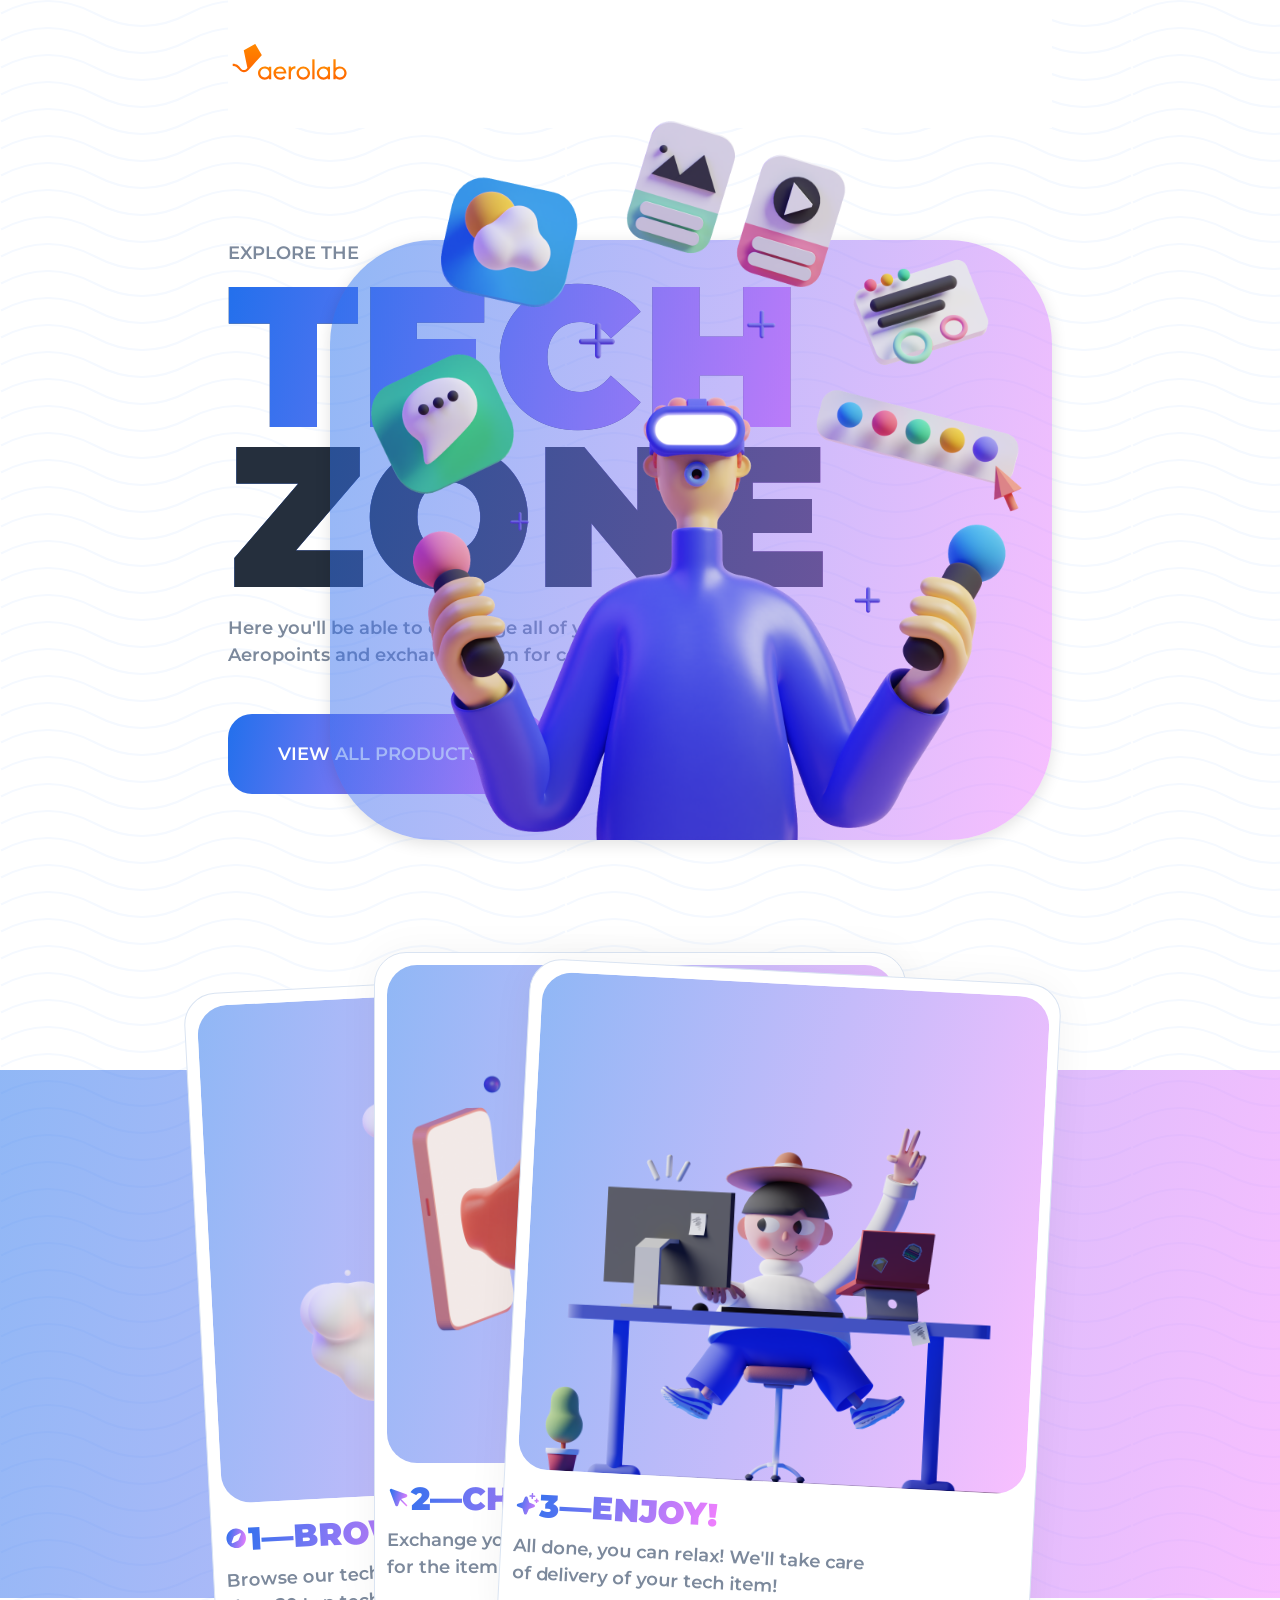
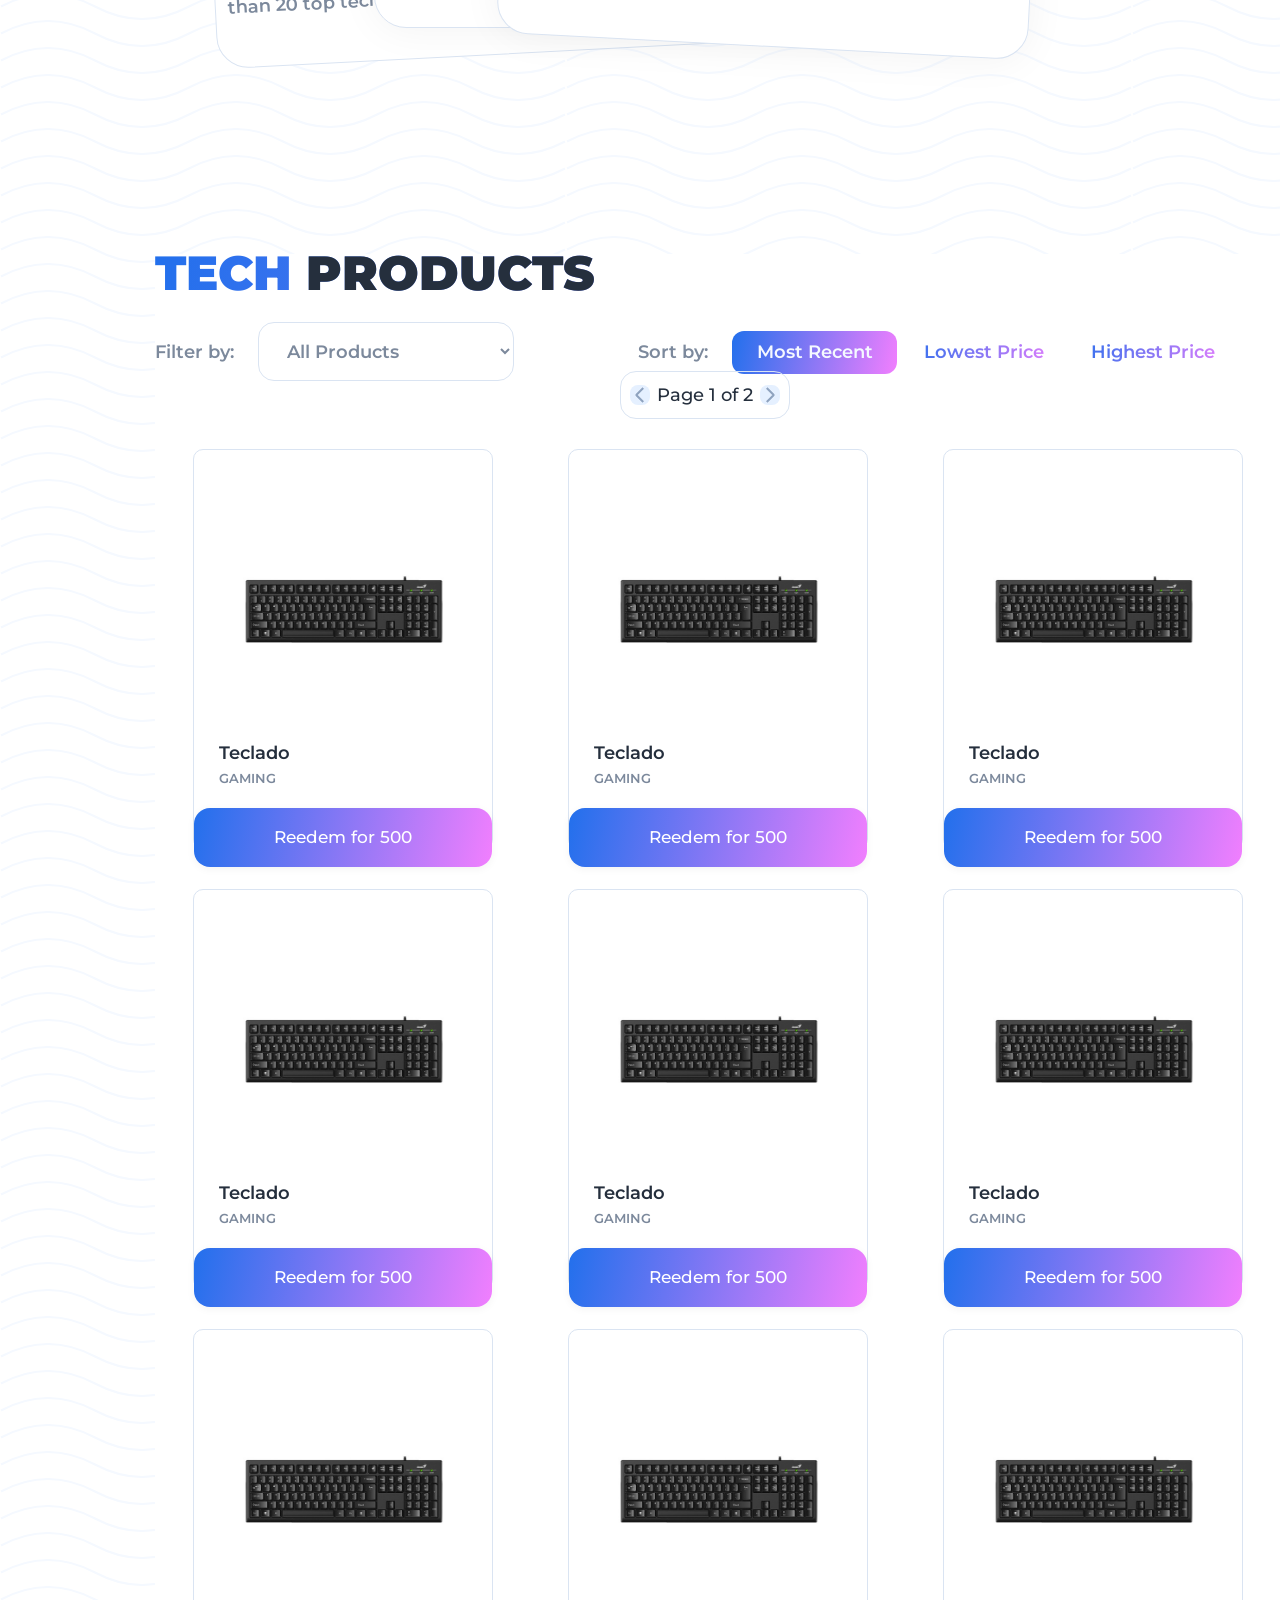
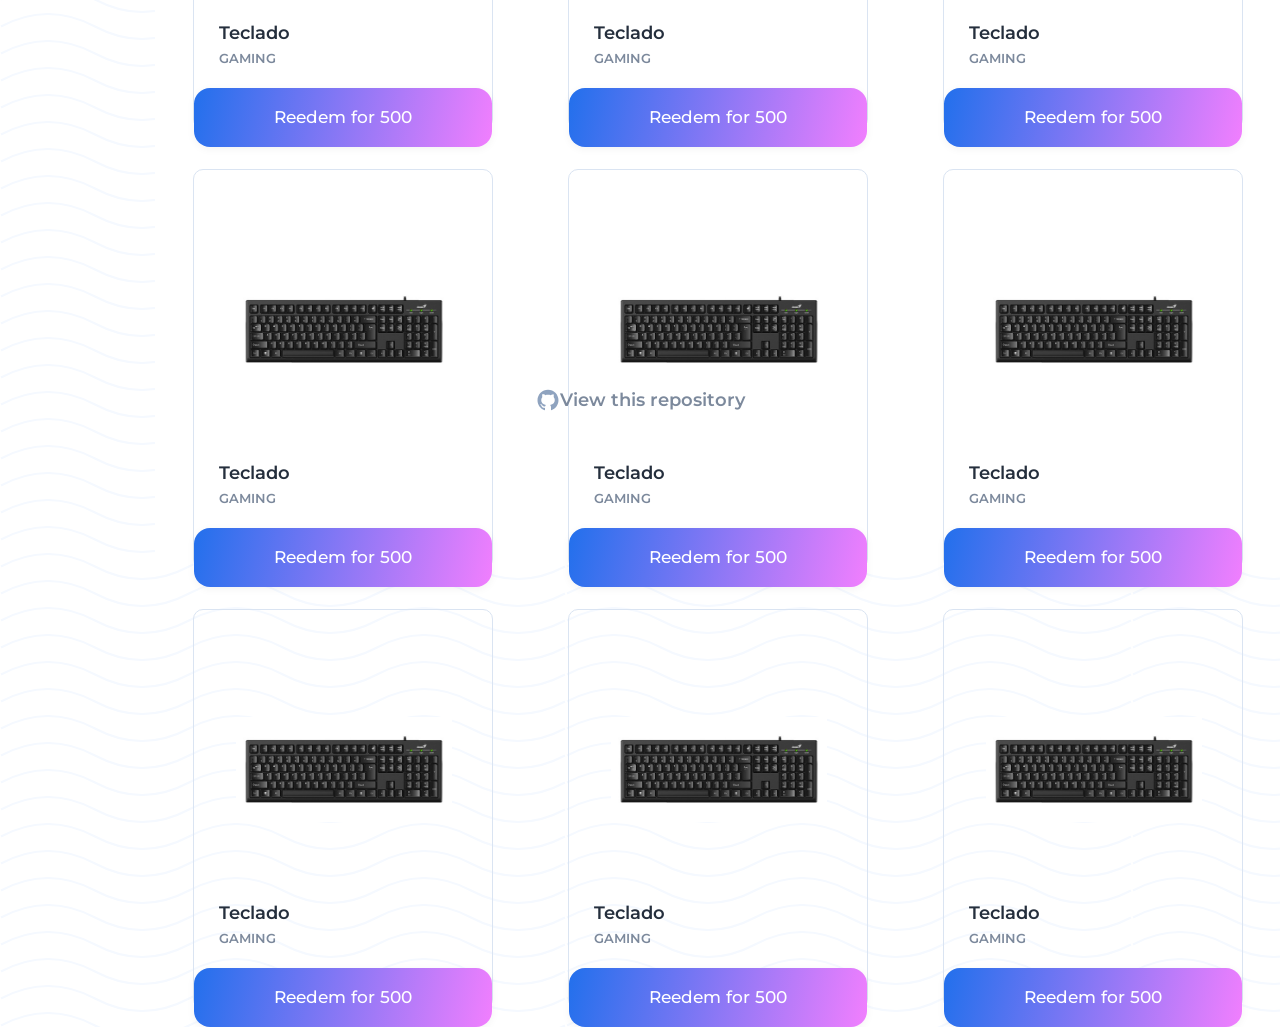
==== commit 4ae69191: "code review" ====
--- a/index.html
+++ b/index.html
@@ -1,1712 +1,193 @@
 <!DOCTYPE html>
-<html lang="english">
-  <head>
-    <title>Aerolab Challenge</title>
-    <meta name="viewport" content="width=device-width, initial-scale=1.0" />
-    <meta charset="utf-8" />
-    <meta property="twitter:card" content="summary_large_image" />
+<html lang="en">
+<head>
+    <meta charset="UTF-8">
+    <meta http-equiv="X-UA-Compatible" content="IE=edge">
+    <meta name="viewport" content="width=device-width, initial-scale=1.0">
+    <title>Document</title>
+    <link rel="stylesheet" href="estilos.css">
+    <link href="https://fonts.googleapis.com/css2?family=Montserrat:wght@300;400;700&family=Open+Sans:wght@300;400;700&display=swap" rel="stylesheet">
+</head>
 
-    <style data-tag="reset-style-sheet">
-      html {  line-height: 1.15;}body {  margin: 0;}* {  box-sizing: border-box;  border-width: 0;  border-style: solid;}p,li,ul,pre,div,h1,h2,h3,h4,h5,h6,figure,blockquote,figcaption {  margin: 0;  padding: 0;}button {  background-color: transparent;}button,input,optgroup,select,textarea {  font-family: inherit;  font-size: 100%;  line-height: 1.15;  margin: 0;}button,select {  text-transform: none;}button,[type="button"],[type="reset"],[type="submit"] {  -webkit-appearance: button;}button::-moz-focus-inner,[type="button"]::-moz-focus-inner,[type="reset"]::-moz-focus-inner,[type="submit"]::-moz-focus-inner {  border-style: none;  padding: 0;}button:-moz-focus,[type="button"]:-moz-focus,[type="reset"]:-moz-focus,[type="submit"]:-moz-focus {  outline: 1px dotted ButtonText;}a {  color: inherit;  text-decoration: inherit;}input {  padding: 2px 4px;}img {  display: block;}html { scroll-behavior: smooth  }
-    </style>
-    <style data-tag="default-style-sheet">
-      html {
-        font-family: Inter;
-        font-size: 16px;
-      }
 
-      body {
-        font-weight: 400;
-        font-style:normal;
-        text-decoration: none;
-        text-transform: none;
-        letter-spacing: normal;
-        line-height: 1.15;
-        color: var(--dl-color-gray-black);
-        background-color: var(--dl-color-gray-white);
+<body>
 
-      }
-    </style>
-    <link
-      rel="stylesheet"
-      href="https://fonts.googleapis.com/css2?family=Montserrat:ital,wght@0,100;0,200;0,300;0,400;0,500;0,600;0,700;0,800;0,900;1,100;1,200;1,300;1,400;1,500;1,600;1,700;1,800;1,900&amp;display=swap"
-      data-tag="font"
-    />
-    <link
-      rel="stylesheet"
-      href="https://fonts.googleapis.com/css2?family=Inter:wght@100;200;300;400;500;600;700;800;900&amp;display=swap"
-      data-tag="font"
-    />
-    <link rel="stylesheet" href="./generalStyle.css" />
-  </head>
-  <body>
-    <div>
-      <link href="./incluitChallenge.css" rel="stylesheet" />
+    <section class="landing_section">
+        <header>
+            <nav class="aerolab">
+                   <div class="logo">
+                       <img class="logo.aerolab" src="assets/icons/aerolab-logo-1.svg">
+                   </div>
+           </nav>   
+        </header>
+    
 
-      <div class="incluit-challenge-container">
-        <div class="incluit-challenge-incluit-challenge">
-          <div class="incluit-challenge-footer">
-            <div class="incluit-challenge-navlink">
-              <img
-                alt="IconsI450"
-                src="public/external/iconsi450-65ct.svg"
-                class="incluit-challenge-icons"
-              />
-              <a
-                href="https://github.com/JuanMiranda1"
-                target="_blank"
-                rel="noreferrer noopener"
-                class="incluit-challenge-text DesktopTextL1Default|"
-              >
-                <span>View this repository</span>
-              </a>
+        <div class="landing_copy">
+             <div class="label_title">
+                <h5>EXPLORE THE</h5>
+                <h1>TECH 
+                <span>ZONE</span> </h1>
+            <p>Here you'll be able to exchange all of your hard-earned Aeropoints and exchange them for cool tech.</p>
             </div>
-          </div>
-          <div class="incluit-challenge-wavepattern">
-            <img
-              alt="path4501"
-              src="public/external/path4501-87rh.svg"
-              class="incluit-challenge-path"
-            />
-            <img
-              alt="path4501"
-              src="public/external/path4501-4tfc.svg"
-              class="incluit-challenge-path01"
-            />
-            <img
-              alt="path4501"
-              src="public/external/path4501-9j6z.svg"
-              class="incluit-challenge-path02"
-            />
-            <img
-              alt="path4501"
-              src="public/external/path4501-trrk.svg"
-              class="incluit-challenge-path03"
-            />
-            <img
-              alt="path4501"
-              src="public/external/path4501-n7km.svg"
-              class="incluit-challenge-path04"
-            />
-            <img
-              alt="path4501"
-              src="public/external/path4501-jm4g.svg"
-              class="incluit-challenge-path05"
-            />
-            <img
-              alt="path4501"
-              src="public/external/path4501-mln9.svg"
-              class="incluit-challenge-path06"
-            />
-            <img
-              alt="path4501"
-              src="public/external/path4501-i0yr.svg"
-              class="incluit-challenge-path07"
-            />
-            <img
-              alt="path4501"
-              src="public/external/path4501-qd0o.svg"
-              class="incluit-challenge-path08"
-            />
-            <img
-              alt="path4501"
-              src="public/external/path4501-qq1.svg"
-              class="incluit-challenge-path09"
-            />
-            <img
-              alt="path4501"
-              src="public/external/path4501-wgme.svg"
-              class="incluit-challenge-path10"
-            />
-            <img
-              alt="path4501"
-              src="public/external/path4501-evns.svg"
-              class="incluit-challenge-path11"
-            />
-            <img
-              alt="path4501"
-              src="public/external/path4501-0z6.svg"
-              class="incluit-challenge-path12"
-            />
-            <img
-              alt="path4501"
-              src="public/external/path4501-71qu.svg"
-              class="incluit-challenge-path13"
-            />
-            <img
-              alt="path4501"
-              src="public/external/path4501-yy6p.svg"
-              class="incluit-challenge-path14"
-            />
-            <img
-              alt="path4501"
-              src="public/external/path4501-a29p.svg"
-              class="incluit-challenge-path15"
-            />
-            <img
-              alt="path4501"
-              src="public/external/path4501-muyy.svg"
-              class="incluit-challenge-path16"
-            />
-            <img
-              alt="path4501"
-              src="public/external/path4501-jbpy.svg"
-              class="incluit-challenge-path17"
-            />
-            <img
-              alt="path4501"
-              src="public/external/path4501-mkpd.svg"
-              class="incluit-challenge-path18"
-            />
-            <img
-              alt="path4501"
-              src="public/external/path4501-gmdl.svg"
-              class="incluit-challenge-path19"
-            />
-            <img
-              alt="path4501"
-              src="public/external/path4501-dznf5.svg"
-              class="incluit-challenge-path20"
-            />
-            <img
-              alt="path4501"
-              src="public/external/path4501-5klh.svg"
-              class="incluit-challenge-path21"
-            />
-          </div>
-          <div class="incluit-challenge-wavepattern1">
-            <img
-              alt="path4501"
-              src="public/external/path4501-8df.svg"
-              class="incluit-challenge-path22"
-            />
-            <img
-              alt="path4501"
-              src="public/external/path4501-m80j.svg"
-              class="incluit-challenge-path23"
-            />
-            <img
-              alt="path4501"
-              src="public/external/path4501-mwl6.svg"
-              class="incluit-challenge-path24"
-            />
-            <img
-              alt="path4501"
-              src="public/external/path4501-4d3n.svg"
-              class="incluit-challenge-path25"
-            />
-            <img
-              alt="path4501"
-              src="public/external/path4501-z1m.svg"
-              class="incluit-challenge-path26"
-            />
-            <img
-              alt="path4501"
-              src="public/external/path4501-ptwm.svg"
-              class="incluit-challenge-path27"
-            />
-            <img
-              alt="path4501"
-              src="public/external/path4501-xson.svg"
-              class="incluit-challenge-path28"
-            />
-            <img
-              alt="path4501"
-              src="public/external/path4501-uz3c.svg"
-              class="incluit-challenge-path29"
-            />
-            <img
-              alt="path4501"
-              src="public/external/path4501-xgup.svg"
-              class="incluit-challenge-path30"
-            />
-            <img
-              alt="path4501"
-              src="public/external/path4501-aq5a.svg"
-              class="incluit-challenge-path31"
-            />
-            <img
-              alt="path4501"
-              src="public/external/path4501-7fpb.svg"
-              class="incluit-challenge-path32"
-            />
-            <img
-              alt="path4501"
-              src="public/external/path4501-cevl.svg"
-              class="incluit-challenge-path33"
-            />
-            <img
-              alt="path4501"
-              src="public/external/path4501-tzs.svg"
-              class="incluit-challenge-path34"
-            />
-            <img
-              alt="path4501"
-              src="public/external/path4501-3f68.svg"
-              class="incluit-challenge-path35"
-            />
-            <img
-              alt="path4501"
-              src="public/external/path4501-txwp.svg"
-              class="incluit-challenge-path36"
-            />
-            <img
-              alt="path4501"
-              src="public/external/path4501-vjad.svg"
-              class="incluit-challenge-path37"
-            />
-            <img
-              alt="path4501"
-              src="public/external/path4501-fuz.svg"
-              class="incluit-challenge-path38"
-            />
-            <img
-              alt="path4501"
-              src="public/external/path4501-usnf.svg"
-              class="incluit-challenge-path39"
-            />
-            <img
-              alt="path4501"
-              src="public/external/path4501-jqtc.svg"
-              class="incluit-challenge-path40"
-            />
-            <img
-              alt="path4501"
-              src="public/external/path4501-nuy.svg"
-              class="incluit-challenge-path41"
-            />
-            <img
-              alt="path4501"
-              src="public/external/path4501-0g2.svg"
-              class="incluit-challenge-path42"
-            />
-            <img
-              alt="path4501"
-              src="public/external/path4501-11ct.svg"
-              class="incluit-challenge-path43"
-            />
-          </div>
-          <div class="incluit-challenge-wavepattern2">
-            <img
-              alt="path4501"
-              src="public/external/path4501-pz55.svg"
-              class="incluit-challenge-path44"
-            />
-            <img
-              alt="path4501"
-              src="public/external/path4501-r27x.svg"
-              class="incluit-challenge-path45"
-            />
-            <img
-              alt="path4501"
-              src="public/external/path4501-221.svg"
-              class="incluit-challenge-path46"
-            />
-            <img
-              alt="path4501"
-              src="public/external/path4501-bbxf.svg"
-              class="incluit-challenge-path47"
-            />
-            <img
-              alt="path4501"
-              src="public/external/path4501-x9ho.svg"
-              class="incluit-challenge-path48"
-            />
-            <img
-              alt="path4501"
-              src="public/external/path4501-aq6e.svg"
-              class="incluit-challenge-path49"
-            />
-            <img
-              alt="path4501"
-              src="public/external/path4501-04no.svg"
-              class="incluit-challenge-path50"
-            />
-            <img
-              alt="path4501"
-              src="public/external/path4501-mxa5g.svg"
-              class="incluit-challenge-path51"
-            />
-            <img
-              alt="path4501"
-              src="public/external/path4501-n7nn.svg"
-              class="incluit-challenge-path52"
-            />
-            <img
-              alt="path4501"
-              src="public/external/path4501-zrnw.svg"
-              class="incluit-challenge-path53"
-            />
-            <img
-              alt="path4501"
-              src="public/external/path4501-d8e.svg"
-              class="incluit-challenge-path54"
-            />
-            <img
-              alt="path4501"
-              src="public/external/path4501-4esq.svg"
-              class="incluit-challenge-path55"
-            />
-            <img
-              alt="path4501"
-              src="public/external/path4501-xgxi.svg"
-              class="incluit-challenge-path56"
-            />
-            <img
-              alt="path4501"
-              src="public/external/path4501-6myy.svg"
-              class="incluit-challenge-path57"
-            />
-            <img
-              alt="path4501"
-              src="public/external/path4501-zqr9.svg"
-              class="incluit-challenge-path58"
-            />
-            <img
-              alt="path4501"
-              src="public/external/path4501-oh5d.svg"
-              class="incluit-challenge-path59"
-            />
-            <img
-              alt="path4501"
-              src="public/external/path4501-jljk.svg"
-              class="incluit-challenge-path60"
-            />
-            <img
-              alt="path4501"
-              src="public/external/path4501-m4b8.svg"
-              class="incluit-challenge-path61"
-            />
-            <img
-              alt="path4501"
-              src="public/external/path4501-x56e.svg"
-              class="incluit-challenge-path62"
-            />
-            <img
-              alt="path4501"
-              src="public/external/path4501-8fdx.svg"
-              class="incluit-challenge-path63"
-            />
-            <img
-              alt="path4501"
-              src="public/external/path4501-73pn.svg"
-              class="incluit-challenge-path64"
-            />
-            <img
-              alt="path4501"
-              src="public/external/path4501-l0sb.svg"
-              class="incluit-challenge-path65"
-            />
-          </div>
-          <div class="incluit-challenge-wavepattern3">
-            <img
-              alt="path4501"
-              src="public/external/path4501-3syj.svg"
-              class="incluit-challenge-path66"
-            />
-            <img
-              alt="path4501"
-              src="public/external/path4501-4we5.svg"
-              class="incluit-challenge-path67"
-            />
-            <img
-              alt="path4501"
-              src="public/external/path4501-6dwm.svg"
-              class="incluit-challenge-path68"
-            />
-            <img
-              alt="path4501"
-              src="public/external/path4501-sygp.svg"
-              class="incluit-challenge-path69"
-            />
-            <img
-              alt="path4501"
-              src="public/external/path4501-g6xi.svg"
-              class="incluit-challenge-path70"
-            />
-            <img
-              alt="path4501"
-              src="public/external/path4501-uxke.svg"
-              class="incluit-challenge-path71"
-            />
-            <img
-              alt="path4501"
-              src="public/external/path4501-rdyt.svg"
-              class="incluit-challenge-path72"
-            />
-            <img
-              alt="path4501"
-              src="public/external/path4501-xwzvn.svg"
-              class="incluit-challenge-path73"
-            />
-            <img
-              alt="path4501"
-              src="public/external/path4501-k9i9.svg"
-              class="incluit-challenge-path74"
-            />
-            <img
-              alt="path4501"
-              src="public/external/path4501-o0g.svg"
-              class="incluit-challenge-path75"
-            />
-            <img
-              alt="path4501"
-              src="public/external/path4501-928n.svg"
-              class="incluit-challenge-path76"
-            />
-            <img
-              alt="path4501"
-              src="public/external/path4501-re4.svg"
-              class="incluit-challenge-path77"
-            />
-            <img
-              alt="path4501"
-              src="public/external/path4501-41xj.svg"
-              class="incluit-challenge-path78"
-            />
-            <img
-              alt="path4501"
-              src="public/external/path4501-kc.svg"
-              class="incluit-challenge-path79"
-            />
-            <img
-              alt="path4501"
-              src="public/external/path4501-xxlc.svg"
-              class="incluit-challenge-path80"
-            />
-            <img
-              alt="path4501"
-              src="public/external/path4501-eo4v.svg"
-              class="incluit-challenge-path81"
-            />
-            <img
-              alt="path4501"
-              src="public/external/path4501-3w5e.svg"
-              class="incluit-challenge-path82"
-            />
-            <img
-              alt="path4501"
-              src="public/external/path4501-zvw.svg"
-              class="incluit-challenge-path83"
-            />
-            <img
-              alt="path4501"
-              src="public/external/path4501-8i3k.svg"
-              class="incluit-challenge-path84"
-            />
-            <img
-              alt="path4501"
-              src="public/external/path4501-i7w3.svg"
-              class="incluit-challenge-path85"
-            />
-            <img
-              alt="path4501"
-              src="public/external/path4501-bugq.svg"
-              class="incluit-challenge-path86"
-            />
-            <img
-              alt="path4501"
-              src="public/external/path4501-2ws.svg"
-              class="incluit-challenge-path87"
-            />
-          </div>
-          <div class="incluit-challenge-carrousel">
-            <img
-              alt="WalkthoughcardsBG4501"
-              src="public/external/walkthoughcardsbg4501-ew7a-600h.png"
-              class="incluit-challenge-background-cards"
-            />
-            <div class="incluit-challenge-carrousel-cards">
-              <div class="incluit-challenge-introcard">
-                <div class="incluit-challenge-topcard">
-                  <img
-                    alt="IllustrationBGI450"
-                    src="public/external/illustrationbgi450-hspg-600w.png"
-                    class="incluit-challenge-illustration-bg"
-                  />
-                  <div class="incluit-challenge-img1">
-                    <img
-                      alt="Saly1I450"
-                      src="public/external/saly1i450-cufw-600w.png"
-                      class="incluit-challenge-img11"
-                    />
-                  </div>
-                </div>
-                <div class="incluit-challenge-bottomcard">
-                  <div class="incluit-challenge-titleicon">
-                    <div class="incluit-challenge-iconwrapper">
-                      <img
-                        alt="IconsI450"
-                        src="public/external/iconsi450-hl7.svg"
-                        class="incluit-challenge-icons01"
-                      />
-                    </div>
-                  </div>
-                  <span class="incluit-challenge-text002 DesktopTextL1Default|">
-                    <span>
-                      Browse our tech catalog with more than 20 top tech
-                      products
-                    </span>
-                  </span>
-                </div>
-              </div>
-              <div class="incluit-challenge-introcard1">
-                <div class="incluit-challenge-topcard1">
-                  <img
-                    alt="IllustrationBGI450"
-                    src="public/external/illustrationbgi450-luqb-600w.png"
-                    class="incluit-challenge-illustration-bg1"
-                  />
-                  <div class="incluit-challenge-img2">
-                    <img
-                      alt="Saly31I450"
-                      src="public/external/saly31i450-q5u-600w.png"
-                      class="incluit-challenge-img21"
-                    />
-                  </div>
-                </div>
-                <div class="incluit-challenge-bottomcard1">
-                  <div class="incluit-challenge-titleicon1">
-                    <div class="incluit-challenge-iconwrapper1">
-                      <img
-                        alt="IconsI450"
-                        src="public/external/iconsi450-52ce.svg"
-                        class="incluit-challenge-icons02"
-                      />
-                    </div>
-                  </div>
-                  <span class="incluit-challenge-text004 DesktopTextL1Default|">
-                    <span>
-                      Exchange your hard earned AeroPoints for the item you want
-                    </span>
-                  </span>
-                </div>
-              </div>
-              <div class="incluit-challenge-introcard2">
-                <div class="incluit-challenge-topcard2">
-                  <img
-                    alt="IllustrationBGI450"
-                    src="public/external/illustrationbgi450-p8j-600w.png"
-                    class="incluit-challenge-illustration-bg2"
-                  />
-                  <div class="incluit-challenge-img3">
-                    <img
-                      alt="Saly10I450"
-                      src="public/external/saly10i450-nzlv-600w.png"
-                      class="incluit-challenge-img31"
-                    />
-                  </div>
-                </div>
-                <div class="incluit-challenge-bottomcard2">
-                  <div class="incluit-challenge-titleicon2">
-                    <div class="incluit-challenge-iconwrapper2">
-                      <img
-                        alt="IconsI450"
-                        src="public/external/iconsi450-9rbb.svg"
-                        class="incluit-challenge-icons03"
-                      />
-                    </div>
-                  </div>
-                  <span class="incluit-challenge-text006 DesktopTextL1Default|">
-                    <span>
-                      All done, you can relax! We’ll take care of delivery of
-                      your tech item!
-                    </span>
-                  </span>
-                </div>
-              </div>
+            <button class="button-landing">VIEW ALL PRODUCTS ↓</button>
+            
+        </div>
+     
+
+     <div class="illustration_container">
+            <div class="background-img">
+                <img class= "image1" src="assets/illustrations/hero-desktop.png"> 
             </div>
-          </div>
-          <div class="incluit-challenge-product-section">
-            <div class="incluit-challenge-header-products">
-              <div class="incluit-challenge-titlecontrols">
-                <div class="incluit-challenge-product-selection">
-                  <div class="incluit-challenge-frame">
-                    <div class="incluit-challenge-frame1">
-                      <span
-                        class="incluit-challenge-text008 DesktopTextL1Default|"
-                      >
-                        <span>Filter by:</span>
-                      </span>
-                      <div class="incluit-challenge-filter"></div>
-                    </div>
-                    <img
-                      alt="Rectangle1154501"
-                      src="public/external/rectangle1154501-lgeq-200w.png"
-                      class="incluit-challenge-rectangle115"
-                    />
-                    <div class="incluit-challenge-frame2">
-                      <span
-                        class="incluit-challenge-text010 DesktopTextL1Default|"
-                      >
-                        <span>Sort by:</span>
-                      </span>
-                      <div class="incluit-challenge-sortrow">
-                        <div class="incluit-challenge-selectors">
-                          <span
-                            class="incluit-challenge-text012 DesktopTextL1Default|"
-                          >
-                            <span>Most Recent</span>
-                          </span>
-                        </div>
-                      </div>
-                    </div>
-                  </div>
-                  <div class="incluit-challenge-pager">
-                    <button class="incluit-challenge-pager-arrowbuttons">
-                      <img
-                        alt="IconsI450"
-                        src="public/external/iconsi450-u259.svg"
-                        class="incluit-challenge-icons04"
-                      />
-                    </button>
-                    <button class="incluit-challenge-pager-arrowbuttons1">
-                      <img
-                        alt="IconsI450"
-                        src="public/external/iconsi450-oh4l.svg"
-                        class="incluit-challenge-icons05"
-                      />
-                    </button>
-                  </div>
-                </div>
-              </div>
-              <div class="incluit-challenge-products">
-                <div class="incluit-challenge-products1">
-                  <div class="incluit-challenge-productcard">
-                    <div class="incluit-challenge-frame167">
-                      <div class="incluit-challenge-productcard01">
-                        <div class="incluit-challenge-productdetail">
-                          <span
-                            class="incluit-challenge-text014 DesktopTextL1Default|"
-                          >
-                            <span>Go Pro Hero 4</span>
-                          </span>
-                          <span
-                            class="incluit-challenge-text016 DesktopTextL2AllCaps"
-                          >
-                            <span>cameras</span>
-                          </span>
-                        </div>
-                        <div class="incluit-challenge-frame144">
-                          <div class="incluit-challenge-productshots">
-                            <img
-                              alt="GoProx2I450"
-                              src="public/external/goprox2i450-wsvu-300h.png"
-                              class="incluit-challenge-go-prox2"
-                            />
-                          </div>
-                        </div>
-                      </div>
-                      <div class="incluit-challenge-cta"></div>
-                    </div>
-                  </div>
-                  <div class="incluit-challenge-productcard02">
-                    <div class="incluit-challenge-productcard03">
-                      <div class="incluit-challenge-frame1441"></div>
-                    </div>
-                    <div class="incluit-challenge-cta01">
-                      <span
-                        class="incluit-challenge-text018 DesktopTextL1Default|"
-                      >
-                        <span>Redeem for</span>
-                      </span>
-                      <div class="incluit-challenge-frame153">
-                        <div class="incluit-challenge-icons06">
-                          <div class="incluit-challenge-aerolablogo">
-                            <div class="incluit-challenge-aerolablogo1">
-                              <div class="incluit-challenge-page1">
-                                <div class="incluit-challenge-catalog">
-                                  <div class="incluit-challenge-top">
-                                    <img
-                                      alt="logoI450"
-                                      src="public/external/logoi450-2ui.svg"
-                                      class="incluit-challenge-logo"
-                                    />
-                                  </div>
-                                </div>
-                              </div>
-                            </div>
-                          </div>
-                        </div>
-                        <span
-                          class="incluit-challenge-text020 DesktopTextL1Default|"
-                        >
-                          <span>12.500</span>
-                        </span>
-                      </div>
-                    </div>
-                  </div>
-                  <div class="incluit-challenge-productcard04">
-                    <div class="incluit-challenge-productcard05">
-                      <div class="incluit-challenge-productdetail01">
-                        <span
-                          class="incluit-challenge-text022 DesktopTextL1Default|"
-                        >
-                          <span>Chromecast 3</span>
-                        </span>
-                        <span
-                          class="incluit-challenge-text024 DesktopTextL2AllCaps"
-                        >
-                          <span>Smart home</span>
-                        </span>
-                      </div>
-                      <div class="incluit-challenge-frame1442">
-                        <div class="incluit-challenge-productshots01">
-                          <img
-                            alt="Chromecastx2I450"
-                            src="public/external/chromecastx2i450-31y-300h.png"
-                            class="incluit-challenge-chromecastx2"
-                          />
-                        </div>
-                      </div>
-                    </div>
-                    <div class="incluit-challenge-cta02">
-                      <span
-                        class="incluit-challenge-text026 DesktopTextL1Default|"
-                      >
-                        <span>Redeem for</span>
-                      </span>
-                      <div class="incluit-challenge-frame15301">
-                        <div class="incluit-challenge-icons07">
-                          <div class="incluit-challenge-aerolablogo01">
-                            <div class="incluit-challenge-aerolablogo101">
-                              <div class="incluit-challenge-page101">
-                                <div class="incluit-challenge-catalog01">
-                                  <div class="incluit-challenge-top01">
-                                    <img
-                                      alt="logoI450"
-                                      src="public/external/logoi450-e9a.svg"
-                                      class="incluit-challenge-logo01"
-                                    />
-                                  </div>
-                                </div>
-                              </div>
-                            </div>
-                          </div>
-                        </div>
-                        <span
-                          class="incluit-challenge-text028 DesktopTextL1Default|"
-                        >
-                          <span>12.500</span>
-                        </span>
-                      </div>
-                    </div>
-                  </div>
-                  <div class="incluit-challenge-productcard06">
-                    <div class="incluit-challenge-productcard07">
-                      <div class="incluit-challenge-productdetail02">
-                        <span
-                          class="incluit-challenge-text030 DesktopTextL1Default|"
-                        >
-                          <span>Canon EOS5D</span>
-                        </span>
-                        <span
-                          class="incluit-challenge-text032 DesktopTextL2AllCaps"
-                        >
-                          <span>Cameras</span>
-                        </span>
-                      </div>
-                      <div class="incluit-challenge-frame1443">
-                        <div class="incluit-challenge-productshots02">
-                          <img
-                            alt="CanonEOS5Dx2I450"
-                            src="public/external/canoneos5dx2i450-xfl5-300h.png"
-                            class="incluit-challenge-canon-eos-dx2"
-                          />
-                        </div>
-                      </div>
-                    </div>
-                    <div class="incluit-challenge-cta03">
-                      <span
-                        class="incluit-challenge-text034 DesktopTextL1Default|"
-                      >
-                        <span>Redeem for</span>
-                      </span>
-                      <div class="incluit-challenge-frame15302">
-                        <div class="incluit-challenge-icons08">
-                          <div class="incluit-challenge-aerolablogo02">
-                            <div class="incluit-challenge-aerolablogo102">
-                              <div class="incluit-challenge-page102">
-                                <div class="incluit-challenge-catalog02">
-                                  <div class="incluit-challenge-top02">
-                                    <img
-                                      alt="logoI450"
-                                      src="public/external/logoi450-82r.svg"
-                                      class="incluit-challenge-logo02"
-                                    />
-                                  </div>
-                                </div>
-                              </div>
-                            </div>
-                          </div>
-                        </div>
-                        <span
-                          class="incluit-challenge-text036 DesktopTextL1Default|"
-                        >
-                          <span>12.500</span>
-                        </span>
-                      </div>
-                    </div>
-                  </div>
-                </div>
-                <div class="incluit-challenge-products2">
-                  <div class="incluit-challenge-productcard08">
-                    <div class="incluit-challenge-productcard09">
-                      <div class="incluit-challenge-productdetail03">
-                        <span
-                          class="incluit-challenge-text038 DesktopTextL1Default|"
-                        >
-                          <span>Parrot AR</span>
-                        </span>
-                        <span
-                          class="incluit-challenge-text040 DesktopTextL2AllCaps"
-                        >
-                          <span>drones</span>
-                        </span>
-                      </div>
-                      <div class="incluit-challenge-frame1444">
-                        <div class="incluit-challenge-productshots03">
-                          <img
-                            alt="ParrotARx2I450"
-                            src="public/external/parrotarx2i450-j76pg-300h.png"
-                            class="incluit-challenge-parrot--rx2"
-                          />
-                        </div>
-                      </div>
-                    </div>
-                    <div class="incluit-challenge-cta04">
-                      <span
-                        class="incluit-challenge-text042 DesktopTextL1Default|"
-                      >
-                        <span>Redeem for</span>
-                      </span>
-                      <div class="incluit-challenge-frame15303">
-                        <div class="incluit-challenge-icons09">
-                          <div class="incluit-challenge-aerolablogo03">
-                            <div class="incluit-challenge-aerolablogo103">
-                              <div class="incluit-challenge-page103">
-                                <div class="incluit-challenge-catalog03">
-                                  <div class="incluit-challenge-top03">
-                                    <img
-                                      alt="logoI450"
-                                      src="public/external/logoi450-prbs.svg"
-                                      class="incluit-challenge-logo03"
-                                    />
-                                  </div>
-                                </div>
-                              </div>
-                            </div>
-                          </div>
-                        </div>
-                        <span
-                          class="incluit-challenge-text044 DesktopTextL1Default|"
-                        >
-                          <span>12.500</span>
-                        </span>
-                      </div>
-                    </div>
-                  </div>
-                  <div class="incluit-challenge-productcard10">
-                    <div class="incluit-challenge-product">
-                      <div class="incluit-challenge-productcard11">
-                        <div class="incluit-challenge-productdetail04">
-                          <span
-                            class="incluit-challenge-text046 DesktopTextL1Default|"
-                          >
-                            <span>Moto G5</span>
-                          </span>
-                          <span
-                            class="incluit-challenge-text048 DesktopTextL2AllCaps"
-                          >
-                            <span>phones</span>
-                          </span>
-                        </div>
-                        <div class="incluit-challenge-imagecontainer">
-                          <div class="incluit-challenge-productshots04">
-                            <img
-                              alt="MotoG5x2I450"
-                              src="public/external/motog5x2i450-xt0t-300h.png"
-                              class="incluit-challenge-moto-g5x2"
-                            />
-                          </div>
-                        </div>
-                      </div>
-                      <div class="incluit-challenge-cta05">
-                        <span
-                          class="incluit-challenge-text050 DesktopTextL1Default|"
-                        >
-                          <span>You need</span>
-                        </span>
-                        <div class="incluit-challenge-frame15304">
-                          <div class="incluit-challenge-icons10">
-                            <div class="incluit-challenge-aerolablogo04">
-                              <div class="incluit-challenge-aerolablogo104">
-                                <div class="incluit-challenge-page104">
-                                  <div class="incluit-challenge-catalog04">
-                                    <div class="incluit-challenge-top04">
-                                      <img
-                                        alt="logoI450"
-                                        src="public/external/logoi450-hto7.svg"
-                                        class="incluit-challenge-logo04"
-                                      />
-                                    </div>
-                                  </div>
-                                </div>
-                              </div>
-                            </div>
-                          </div>
-                          <span
-                            class="incluit-challenge-text052 DesktopTextL1Default|"
-                          >
-                            <span>12.500</span>
-                          </span>
-                        </div>
-                      </div>
-                    </div>
-                  </div>
-                  <div class="incluit-challenge-productcard12">
-                    <div class="incluit-challenge-product01">
-                      <div class="incluit-challenge-productcard13">
-                        <div class="incluit-challenge-productdetail05">
-                          <span
-                            class="incluit-challenge-text054 DesktopTextL1Default|"
-                          >
-                            <span>Kobo Aura</span>
-                          </span>
-                          <span
-                            class="incluit-challenge-text056 DesktopTextL2AllCaps"
-                          >
-                            <span>tablets</span>
-                          </span>
-                        </div>
-                        <div class="incluit-challenge-imagecontainer01">
-                          <div class="incluit-challenge-productshots05">
-                            <img
-                              alt="KoboAurax2I450"
-                              src="public/external/koboaurax2i450-p9sm-300h.png"
-                              class="incluit-challenge-kobo-aurax2"
-                            />
-                          </div>
-                        </div>
-                      </div>
-                      <div class="incluit-challenge-cta06">
-                        <span
-                          class="incluit-challenge-text058 DesktopTextL1Default|"
-                        >
-                          <span>You need</span>
-                        </span>
-                        <div class="incluit-challenge-frame15305">
-                          <div class="incluit-challenge-icons11">
-                            <div class="incluit-challenge-aerolablogo05">
-                              <div class="incluit-challenge-aerolablogo105">
-                                <div class="incluit-challenge-page105">
-                                  <div class="incluit-challenge-catalog05">
-                                    <div class="incluit-challenge-top05">
-                                      <img
-                                        alt="logoI450"
-                                        src="public/external/logoi450-jcqf.svg"
-                                        class="incluit-challenge-logo05"
-                                      />
-                                    </div>
-                                  </div>
-                                </div>
-                              </div>
-                            </div>
-                          </div>
-                          <span
-                            class="incluit-challenge-text060 DesktopTextL1Default|"
-                          >
-                            <span>12.500</span>
-                          </span>
-                        </div>
-                      </div>
-                    </div>
-                  </div>
-                  <div class="incluit-challenge-productcard14">
-                    <div class="incluit-challenge-product02">
-                      <div class="incluit-challenge-productcard15">
-                        <div class="incluit-challenge-productdetail06">
-                          <span
-                            class="incluit-challenge-text062 DesktopTextL1Default|"
-                          >
-                            <span>Nintendo 3DS</span>
-                          </span>
-                          <span
-                            class="incluit-challenge-text064 DesktopTextL2AllCaps"
-                          >
-                            <span>gaming</span>
-                          </span>
-                        </div>
-                        <div class="incluit-challenge-imagecontainer02">
-                          <div class="incluit-challenge-productshots06">
-                            <img
-                              alt="Nintendo3DSx2I450"
-                              src="public/external/nintendo3dsx2i450-jt5w-300h.png"
-                              class="incluit-challenge-nintendo3-sx2"
-                            />
-                          </div>
-                        </div>
-                      </div>
-                      <div class="incluit-challenge-cta07">
-                        <span
-                          class="incluit-challenge-text066 DesktopTextL1Default|"
-                        >
-                          <span>You need</span>
-                        </span>
-                        <div class="incluit-challenge-frame15306">
-                          <div class="incluit-challenge-icons12">
-                            <div class="incluit-challenge-aerolablogo06">
-                              <div class="incluit-challenge-aerolablogo106">
-                                <div class="incluit-challenge-page106">
-                                  <div class="incluit-challenge-catalog06">
-                                    <div class="incluit-challenge-top06">
-                                      <img
-                                        alt="logoI450"
-                                        src="public/external/logoi450-ua1a.svg"
-                                        class="incluit-challenge-logo06"
-                                      />
-                                    </div>
-                                  </div>
-                                </div>
-                              </div>
-                            </div>
-                          </div>
-                          <span
-                            class="incluit-challenge-text068 DesktopTextL1Default|"
-                          >
-                            <span>12.500</span>
-                          </span>
-                        </div>
-                      </div>
-                    </div>
-                  </div>
-                </div>
-                <div class="incluit-challenge-products3">
-                  <div class="incluit-challenge-productcard16">
-                    <div class="incluit-challenge-product03">
-                      <div class="incluit-challenge-productcard17">
-                        <div class="incluit-challenge-productdetail07">
-                          <span
-                            class="incluit-challenge-text070 DesktopTextL1Default|"
-                          >
-                            <span>Instax Mini</span>
-                          </span>
-                          <span
-                            class="incluit-challenge-text072 DesktopTextL2AllCaps"
-                          >
-                            <span>cameras</span>
-                          </span>
-                        </div>
-                        <div class="incluit-challenge-imagecontainer03">
-                          <div class="incluit-challenge-productshots07">
-                            <img
-                              alt="InstaxMinix2I450"
-                              src="public/external/instaxminix2i450-rf9-300h.png"
-                              class="incluit-challenge-instax-minix2"
-                            />
-                          </div>
-                        </div>
-                      </div>
-                      <div class="incluit-challenge-cta08">
-                        <span
-                          class="incluit-challenge-text074 DesktopTextL1Default|"
-                        >
-                          <span>You need</span>
-                        </span>
-                        <div class="incluit-challenge-frame15307">
-                          <div class="incluit-challenge-icons13">
-                            <div class="incluit-challenge-aerolablogo07">
-                              <div class="incluit-challenge-aerolablogo107">
-                                <div class="incluit-challenge-page107">
-                                  <div class="incluit-challenge-catalog07">
-                                    <div class="incluit-challenge-top07">
-                                      <img
-                                        alt="logoI450"
-                                        src="public/external/logoi450-eay.svg"
-                                        class="incluit-challenge-logo07"
-                                      />
-                                    </div>
-                                  </div>
-                                </div>
-                              </div>
-                            </div>
-                          </div>
-                          <span
-                            class="incluit-challenge-text076 DesktopTextL1Default|"
-                          >
-                            <span>12.500</span>
-                          </span>
-                        </div>
-                      </div>
-                    </div>
-                  </div>
-                  <div class="incluit-challenge-productcard18">
-                    <div class="incluit-challenge-product04">
-                      <div class="incluit-challenge-productcard19">
-                        <div class="incluit-challenge-productdetail08">
-                          <span
-                            class="incluit-challenge-text078 DesktopTextL1Default|"
-                          >
-                            <span>Sony PS4</span>
-                          </span>
-                          <span
-                            class="incluit-challenge-text080 DesktopTextL2AllCaps"
-                          >
-                            <span>gaming</span>
-                          </span>
-                        </div>
-                        <div class="incluit-challenge-imagecontainer04">
-                          <div class="incluit-challenge-productshots08">
-                            <img
-                              alt="SonyPS4x2I450"
-                              src="public/external/sonyps4x2i450-ww-300h.png"
-                              class="incluit-challenge-sony-ps4x2"
-                            />
-                          </div>
-                        </div>
-                      </div>
-                      <div class="incluit-challenge-cta09">
-                        <span
-                          class="incluit-challenge-text082 DesktopTextL1Default|"
-                        >
-                          <span>You need</span>
-                        </span>
-                        <div class="incluit-challenge-frame15308">
-                          <div class="incluit-challenge-icons14">
-                            <div class="incluit-challenge-aerolablogo08">
-                              <div class="incluit-challenge-aerolablogo108">
-                                <div class="incluit-challenge-page108">
-                                  <div class="incluit-challenge-catalog08">
-                                    <div class="incluit-challenge-top08">
-                                      <img
-                                        alt="logoI450"
-                                        src="public/external/logoi450-rqwe.svg"
-                                        class="incluit-challenge-logo08"
-                                      />
-                                    </div>
-                                  </div>
-                                </div>
-                              </div>
-                            </div>
-                          </div>
-                          <span
-                            class="incluit-challenge-text084 DesktopTextL1Default|"
-                          >
-                            <span>12.500</span>
-                          </span>
-                        </div>
-                      </div>
-                    </div>
-                  </div>
-                  <div class="incluit-challenge-productcard20">
-                    <div class="incluit-challenge-product05">
-                      <div class="incluit-challenge-productcard21">
-                        <div class="incluit-challenge-productdetail09">
-                          <span
-                            class="incluit-challenge-text086 DesktopTextL1Default|"
-                          >
-                            <span>Alienware 13</span>
-                          </span>
-                          <span
-                            class="incluit-challenge-text088 DesktopTextL2AllCaps"
-                          >
-                            <span>laptops</span>
-                          </span>
-                        </div>
-                        <div class="incluit-challenge-imagecontainer05">
-                          <div class="incluit-challenge-productshots09">
-                            <img
-                              alt="Alienware13x2I450"
-                              src="public/external/alienware13x2i450-jvtj-300h.png"
-                              class="incluit-challenge-alienware13x2"
-                            />
-                          </div>
-                        </div>
-                      </div>
-                      <div class="incluit-challenge-cta10">
-                        <span
-                          class="incluit-challenge-text090 DesktopTextL1Default|"
-                        >
-                          <span>You need</span>
-                        </span>
-                        <div class="incluit-challenge-frame15309">
-                          <div class="incluit-challenge-icons15">
-                            <div class="incluit-challenge-aerolablogo09">
-                              <div class="incluit-challenge-aerolablogo109">
-                                <div class="incluit-challenge-page109">
-                                  <div class="incluit-challenge-catalog09">
-                                    <div class="incluit-challenge-top09">
-                                      <img
-                                        alt="logoI450"
-                                        src="public/external/logoi450-utx.svg"
-                                        class="incluit-challenge-logo09"
-                                      />
-                                    </div>
-                                  </div>
-                                </div>
-                              </div>
-                            </div>
-                          </div>
-                          <span
-                            class="incluit-challenge-text092 DesktopTextL1Default|"
-                          >
-                            <span>12.500</span>
-                          </span>
-                        </div>
-                      </div>
-                    </div>
-                  </div>
-                  <div class="incluit-challenge-productcard22">
-                    <div class="incluit-challenge-product06">
-                      <div class="incluit-challenge-productcard23">
-                        <div class="incluit-challenge-productdetail10">
-                          <span
-                            class="incluit-challenge-text094 DesktopTextL1Default|"
-                          >
-                            <span>Razer Blackwidow</span>
-                          </span>
-                          <span
-                            class="incluit-challenge-text096 DesktopTextL2AllCaps"
-                          >
-                            <span>gaming</span>
-                          </span>
-                        </div>
-                        <div class="incluit-challenge-imagecontainer06">
-                          <div class="incluit-challenge-productshots10">
-                            <img
-                              alt="RazerBlackwidowx2I450"
-                              src="public/external/razerblackwidowx2i450-m8j-300h.png"
-                              class="incluit-challenge-razer-blackwidowx2"
-                            />
-                          </div>
-                        </div>
-                      </div>
-                      <div class="incluit-challenge-cta11">
-                        <span
-                          class="incluit-challenge-text098 DesktopTextL1Default|"
-                        >
-                          <span>You need</span>
-                        </span>
-                        <div class="incluit-challenge-frame15310">
-                          <div class="incluit-challenge-icons16">
-                            <div class="incluit-challenge-aerolablogo10">
-                              <div class="incluit-challenge-aerolablogo110">
-                                <div class="incluit-challenge-page110">
-                                  <div class="incluit-challenge-catalog10">
-                                    <div class="incluit-challenge-top10">
-                                      <img
-                                        alt="logoI450"
-                                        src="public/external/logoi450-grb.svg"
-                                        class="incluit-challenge-logo10"
-                                      />
-                                    </div>
-                                  </div>
-                                </div>
-                              </div>
-                            </div>
-                          </div>
-                          <span
-                            class="incluit-challenge-text100 DesktopTextL1Default|"
-                          >
-                            <span>12.500</span>
-                          </span>
-                        </div>
-                      </div>
-                    </div>
-                  </div>
-                </div>
-                <div class="incluit-challenge-products4">
-                  <div class="incluit-challenge-productcard24">
-                    <div class="incluit-challenge-product07">
-                      <div class="incluit-challenge-productcard25">
-                        <div class="incluit-challenge-productdetail11">
-                          <span
-                            class="incluit-challenge-text102 DesktopTextL1Default|"
-                          >
-                            <span>Samsung S8</span>
-                          </span>
-                          <span
-                            class="incluit-challenge-text104 DesktopTextL2AllCaps"
-                          >
-                            <span>product type</span>
-                          </span>
-                        </div>
-                        <div class="incluit-challenge-imagecontainer07">
-                          <div class="incluit-challenge-productshots11">
-                            <img
-                              alt="SamsungS8x2I450"
-                              src="public/external/samsungs8x2i450-168h-300h.png"
-                              class="incluit-challenge-samsung-s8x2"
-                            />
-                          </div>
-                        </div>
-                      </div>
-                      <div class="incluit-challenge-cta12">
-                        <span
-                          class="incluit-challenge-text106 DesktopTextL1Default|"
-                        >
-                          <span>You need</span>
-                        </span>
-                        <div class="incluit-challenge-frame15311">
-                          <div class="incluit-challenge-icons17">
-                            <div class="incluit-challenge-aerolablogo11">
-                              <div class="incluit-challenge-aerolablogo111">
-                                <div class="incluit-challenge-page111">
-                                  <div class="incluit-challenge-catalog11">
-                                    <div class="incluit-challenge-top11">
-                                      <img
-                                        alt="logoI450"
-                                        src="public/external/logoi450-5oga.svg"
-                                        class="incluit-challenge-logo11"
-                                      />
-                                    </div>
-                                  </div>
-                                </div>
-                              </div>
-                            </div>
-                          </div>
-                          <span
-                            class="incluit-challenge-text108 DesktopTextL1Default|"
-                          >
-                            <span>12.500</span>
-                          </span>
-                        </div>
-                      </div>
-                    </div>
-                  </div>
-                  <div class="incluit-challenge-productcard26">
-                    <div class="incluit-challenge-product08">
-                      <div class="incluit-challenge-productcard27">
-                        <div class="incluit-challenge-productdetail12">
-                          <span
-                            class="incluit-challenge-text110 DesktopTextL1Default|"
-                          >
-                            <span>Beats Pro</span>
-                          </span>
-                          <span
-                            class="incluit-challenge-text112 DesktopTextL2AllCaps"
-                          >
-                            <span>product type</span>
-                          </span>
-                        </div>
-                        <div class="incluit-challenge-imagecontainer08">
-                          <div class="incluit-challenge-productshots12">
-                            <img
-                              alt="BeatsProx2I450"
-                              src="public/external/beatsprox2i450-2n1a-300h.png"
-                              class="incluit-challenge-beats-prox2"
-                            />
-                          </div>
-                        </div>
-                      </div>
-                      <div class="incluit-challenge-cta13">
-                        <span
-                          class="incluit-challenge-text114 DesktopTextL1Default|"
-                        >
-                          <span>You need</span>
-                        </span>
-                        <div class="incluit-challenge-frame15312">
-                          <div class="incluit-challenge-icons18">
-                            <div class="incluit-challenge-aerolablogo12">
-                              <div class="incluit-challenge-aerolablogo112">
-                                <div class="incluit-challenge-page112">
-                                  <div class="incluit-challenge-catalog12">
-                                    <div class="incluit-challenge-top12">
-                                      <img
-                                        alt="logoI450"
-                                        src="public/external/logoi450-e3w.svg"
-                                        class="incluit-challenge-logo12"
-                                      />
-                                    </div>
-                                  </div>
-                                </div>
-                              </div>
-                            </div>
-                          </div>
-                          <span
-                            class="incluit-challenge-text116 DesktopTextL1Default|"
-                          >
-                            <span>12.500</span>
-                          </span>
-                        </div>
-                      </div>
-                    </div>
-                  </div>
-                  <div class="incluit-challenge-productcard28">
-                    <div class="incluit-challenge-product09">
-                      <div class="incluit-challenge-productcard29">
-                        <div class="incluit-challenge-productdetail13">
-                          <span
-                            class="incluit-challenge-text118 DesktopTextL1Default|"
-                          >
-                            <span>Nikon D300</span>
-                          </span>
-                          <span
-                            class="incluit-challenge-text120 DesktopTextL2AllCaps"
-                          >
-                            <span>product type</span>
-                          </span>
-                        </div>
-                        <div class="incluit-challenge-imagecontainer09">
-                          <div class="incluit-challenge-productshots13">
-                            <img
-                              alt="NikonD300x2I450"
-                              src="public/external/nikond300x2i450-5c0k-300h.png"
-                              class="incluit-challenge-nikon-d300x2"
-                            />
-                          </div>
-                        </div>
-                      </div>
-                      <div class="incluit-challenge-cta14">
-                        <span
-                          class="incluit-challenge-text122 DesktopTextL1Default|"
-                        >
-                          <span>You need</span>
-                        </span>
-                        <div class="incluit-challenge-frame15313">
-                          <div class="incluit-challenge-icons19">
-                            <div class="incluit-challenge-aerolablogo13">
-                              <div class="incluit-challenge-aerolablogo113">
-                                <div class="incluit-challenge-page113">
-                                  <div class="incluit-challenge-catalog13">
-                                    <div class="incluit-challenge-top13">
-                                      <img
-                                        alt="logoI450"
-                                        src="public/external/logoi450-esr.svg"
-                                        class="incluit-challenge-logo13"
-                                      />
-                                    </div>
-                                  </div>
-                                </div>
-                              </div>
-                            </div>
-                          </div>
-                          <span
-                            class="incluit-challenge-text124 DesktopTextL1Default|"
-                          >
-                            <span>12.500</span>
-                          </span>
-                        </div>
-                      </div>
-                    </div>
-                  </div>
-                  <div class="incluit-challenge-productcard30">
-                    <div class="incluit-challenge-product10">
-                      <div class="incluit-challenge-productcard31">
-                        <div class="incluit-challenge-productdetail14">
-                          <span
-                            class="incluit-challenge-text126 DesktopTextL1Default|"
-                          >
-                            <span>Sony SRSX11</span>
-                          </span>
-                          <span
-                            class="incluit-challenge-text128 DesktopTextL2AllCaps"
-                          >
-                            <span>product type</span>
-                          </span>
-                        </div>
-                        <div class="incluit-challenge-imagecontainer10">
-                          <div class="incluit-challenge-productshots14">
-                            <img
-                              alt="SonySRSX11x2I450"
-                              src="public/external/sonysrsx11x2i450-1ofn-300h.png"
-                              class="incluit-challenge-sony-srsx11x2"
-                            />
-                          </div>
-                        </div>
-                      </div>
-                      <div class="incluit-challenge-cta15">
-                        <span
-                          class="incluit-challenge-text130 DesktopTextL1Default|"
-                        >
-                          <span>You need</span>
-                        </span>
-                        <div class="incluit-challenge-frame15314">
-                          <div class="incluit-challenge-icons20">
-                            <div class="incluit-challenge-aerolablogo14">
-                              <div class="incluit-challenge-aerolablogo114">
-                                <div class="incluit-challenge-page114">
-                                  <div class="incluit-challenge-catalog14">
-                                    <div class="incluit-challenge-top14">
-                                      <img
-                                        alt="logoI450"
-                                        src="public/external/logoi450-awa9.svg"
-                                        class="incluit-challenge-logo14"
-                                      />
-                                    </div>
-                                  </div>
-                                </div>
-                              </div>
-                            </div>
-                          </div>
-                          <span
-                            class="incluit-challenge-text132 DesktopTextL1Default|"
-                          >
-                            <span>12.500</span>
-                          </span>
-                        </div>
-                      </div>
-                    </div>
-                  </div>
-                </div>
-              </div>
-              <div class="incluit-challenge-nrofproductspager">
-                <div class="incluit-challenge-empty"></div>
-                <div class="incluit-challenge-pager1">
-                  <button class="incluit-challenge-pager-arrowbuttons2">
-                    <img
-                      alt="IconsI450"
-                      src="public/external/iconsi450-pn1u.svg"
-                      class="incluit-challenge-icons21"
-                    />
-                  </button>
-                  <button class="incluit-challenge-pager-arrowbuttons3">
-                    <img
-                      alt="IconsI450"
-                      src="public/external/iconsi450-34hr.svg"
-                      class="incluit-challenge-icons22"
-                    />
-                  </button>
-                </div>
-              </div>
+           
+    </div>
+    
+    
+    </section>
+
+    <section class="walkthrough_section">
+        <div class="card1">
+            <img class = "img-browse" src="assets/illustrations/walkthroug-1-desktop.png">
+            <h3 class="title-browse"><img src="assets/icons/walkthrough-1.svg">1—browse</h3>
+            <p>Browse our tech catalog with more than 20 top tech products</p>
+        </div>
+
+        <div class="card2">
+            <img class="img-choose" src="assets/illustrations/walkthroug-2-desktop.png">
+            <h3 class="title-choose"><img src="assets/icons/walkthrough-3.svg">2—choose</h3>
+            <p>Exchange your hard earned AeroPoints for the item you want</p>
+        </div>
+
+        <div class="card3">
+            <img class="img-enjoy" src="assets/illustrations/walkthroug-3-desktop.png">
+            <h3 class="title-enjoy"><img src="assets/icons/walkthrough-2.svg">3—enjoy!</h3>
+            
+            <p>All done, you can relax! We'll take care of delivery of your tech item!</p>
+        </div>
+
+        <div class="background-cards"></div>
+
+    </section>
+  
+   
+    
+    <section class="product_section">
+            
+            <h4>TECH <span>PRODUCTS</span> </h4>
+            <label for="select_products">Filter by:</label>
+            <select class="select_products">
+                    <option >All Products</option>
+                    <option >Teclado</option>
+            </select>
+            <label class="product-order">Sort by:</label>
+            <button class="actual-button">Most Recent</button>
+            <button class="next-button">Lowest Price</button>
+            <button class="next-button">Highest Price</button>
+            <span class="page"><img class="flecha-izq" src="assets/icons/chevron-default.svg">Page 1 of 2<img class="flecha-der" src="assets/icons/chevron-default.svg"></span>
+            
+        <article class="all-products">
+            <div class="product">
+                <img src="assets/products/teclado.png" alt="">
+                <p class="product-name">Teclado</p>
+                <p class="product-description">GAMING</p>
+                <button>Reedem for 500</button>
             </div>
-          </div>
-          <div class="incluit-challenge-landing-section">
-            <div class="incluit-challenge-index">
-              <div class="incluit-challenge-h1">
-                <div class="incluit-challenge-labeltitle">
-                  <span
-                    class="incluit-challenge-text134 DesktopTextL1AllCaps-24%LS"
-                  >
-                    <span>EXPLORE THE</span>
-                  </span>
-                </div>
-                <span class="incluit-challenge-text136 DesktopTextL1Default|">
-                  <span>
-                    Here you’ll be able to exchange all of your hard-earned
-                    Aeropoints and exchange them for cool tech.
-                  </span>
-                </span>
-              </div>
-              <div class="incluit-challenge-main-ct-inactive-desktop">
-                <button class="incluit-challenge-button">
-                  <span class="incluit-challenge-text138 DesktopTextL1Default|">
-                    <span>VIEW ALL PRODUCTS</span>
-                  </span>
-                  <div class="incluit-challenge-codiconarrowsmalldown">
-                    <div class="incluit-challenge-group">
-                      <img
-                        alt="VectorI450"
-                        src="public/external/vectori450-lo79.svg"
-                        class="incluit-challenge-vector"
-                      />
-                    </div>
-                  </div>
-                </button>
-              </div>
+            <div class="product">
+                <img src="assets/products/teclado.png" alt="">
+                <p class="product-name">Teclado</p>
+                <p class="product-description">GAMING</p>
+                <button>Reedem for 500</button>
             </div>
-            <div class="incluit-challenge-illustrationcontainer">
-              <div class="incluit-challenge-illustration">
-                <img
-                  alt="IllustrationBG4501"
-                  src="public/external/illustrationbg4501-pdwp-800w.png"
-                  class="incluit-challenge-illustration-bg3"
-                />
-                <div class="incluit-challenge-saly19">
-                  <img
-                    alt="IMAGE11I450"
-                    src="public/external/image11i450-digd-800h.png"
-                    class="incluit-challenge-image11"
-                  />
-                </div>
-              </div>
+            <div class="product">
+                <img src="assets/products/teclado.png" alt="">
+                <p class="product-name">Teclado</p>
+                <p class="product-description">GAMING</p>
+                <button>Reedem for 500</button>
             </div>
-            <div class="incluit-challenge-navbar">
-              <div class="incluit-challenge-aerolablogo15">
-                <div class="incluit-challenge-logo15"></div>
-                <div class="incluit-challenge-aerolab">
-                  <div class="incluit-challenge-group1">
-                    <img
-                      alt="VectorI450"
-                      src="public/external/vectori450-6tbh.svg"
-                      class="incluit-challenge-vector1"
-                    />
-                    <img
-                      alt="VectorI450"
-                      src="public/external/vectori450-b97m.svg"
-                      class="incluit-challenge-vector2"
-                    />
-                    <img
-                      alt="VectorI450"
-                      src="public/external/vectori450-xfna.svg"
-                      class="incluit-challenge-vector3"
-                    />
-                    <img
-                      alt="VectorI450"
-                      src="public/external/vectori450-sx99.svg"
-                      class="incluit-challenge-vector4"
-                    />
-                    <div class="incluit-challenge-group2">
-                      <img
-                        alt="VectorI450"
-                        src="public/external/vectori450-e69e.svg"
-                        class="incluit-challenge-vector5"
-                      />
-                    </div>
-                    <div class="incluit-challenge-group3">
-                      <img
-                        alt="VectorI450"
-                        src="public/external/vectori450-czkm.svg"
-                        class="incluit-challenge-vector6"
-                      />
-                    </div>
-                    <div class="incluit-challenge-group4">
-                      <img
-                        alt="VectorI450"
-                        src="public/external/vectori450-pwac.svg"
-                        class="incluit-challenge-vector7"
-                      />
-                    </div>
-                  </div>
-                </div>
-                <div class="incluit-challenge-kiteoption1">
-                  <img
-                    alt="VectorI450"
-                    src="public/external/vectori450-fcr.svg"
-                    class="incluit-challenge-vector8"
-                  />
-                </div>
-              </div>
-              <div class="incluit-challenge-coins">
-                <div class="incluit-challenge-frame168">
-                  <div class="incluit-challenge-icons23">
-                    <div class="incluit-challenge-aerolablogo16">
-                      <div class="incluit-challenge-aerolablogo115">
-                        <div class="incluit-challenge-page115">
-                          <div class="incluit-challenge-catalog15">
-                            <div class="incluit-challenge-top15">
-                              <img
-                                alt="logoI450"
-                                src="public/external/logoi450-687.svg"
-                                class="incluit-challenge-logo16"
-                              />
-                            </div>
-                          </div>
-                        </div>
-                      </div>
-                    </div>
-                  </div>
-                </div>
-                <img
-                  alt="IconsI450"
-                  src="public/external/iconsi450-sd1.svg"
-                  class="incluit-challenge-icons24"
-                />
-              </div>
+            <div class="product">
+                <img src="assets/products/teclado.png" alt="">
+                <p class="product-name">Teclado</p>
+                <p class="product-description">GAMING</p>
+                <button>Reedem for 500</button>
             </div>
-          </div>
-        </div>
-      </div>
-    </div>
-  </body>
+            <div class="product">
+                <img src="assets/products/teclado.png" alt="">
+                <p class="product-name">Teclado</p>
+                <p class="product-description">GAMING</p>
+                <button>Reedem for 500</button>
+            </div>
+            <div class="product">
+                <img src="assets/products/teclado.png" alt="">
+                <p class="product-name">Teclado</p>
+                <p class="product-description">GAMING</p>
+                <button>Reedem for 500</button>
+            </div>
+            <div class="product">
+                <img src="assets/products/teclado.png" alt="">
+                <p class="product-name">Teclado</p>
+                <p class="product-description">GAMING</p>
+                <button>Reedem for 500</button>
+            </div>
+            <div class="product">
+                <img src="assets/products/teclado.png" alt="">
+                <p class="product-name">Teclado</p>
+                <p class="product-description">GAMING</p>
+                <button>Reedem for 500</button>
+            </div>
+            <div class="product">
+                <img src="assets/products/teclado.png" alt="">
+                <p class="product-name">Teclado</p>
+                <p class="product-description">GAMING</p>
+                <button>Reedem for 500</button>
+            </div>
+            <div class="product">
+                <img src="assets/products/teclado.png" alt="">
+                <p class="product-name">Teclado</p>
+                <p class="product-description">GAMING</p>
+                <button>Reedem for 500</button>
+            </div>
+            <div class="product">
+                <img src="assets/products/teclado.png" alt="">
+                <p class="product-name">Teclado</p>
+                <p class="product-description">GAMING</p>
+                <button>Reedem for 500</button>
+            </div>
+            <div class="product">
+                <img src="assets/products/teclado.png" alt="">
+                <p class="product-name">Teclado</p>
+                <p class="product-description">GAMING</p>
+                <button>Reedem for 500</button>
+            </div>
+            <div class="product">
+                <img src="assets/products/teclado.png" alt="">
+                <p class="product-name">Teclado</p>
+                <p class="product-description">GAMING</p>
+                <button>Reedem for 500</button>
+            </div>
+            <div class="product">
+                <img src="assets/products/teclado.png" alt="">
+                <p class="product-name">Teclado</p>
+                <p class="product-description">GAMING</p>
+                <button>Reedem for 500</button>
+            </div>
+            <div class="product">
+                <img src="assets/products/teclado.png" alt="">
+                <p class="product-name">Teclado</p>
+                <p class="product-description">GAMING</p>
+                <button>Reedem for 500</button>
+            </div>
+            
+        
+    
+        </article>
+
+    </section>
+        
+    
+    <footer>
+        <img src="assets/icons/github-default.svg" alt="">
+        <a href="https://github.com/LRAlvaro/ChallengeAerolab" target="_blank">View this repository</a>
+    </footer>
+
+</body>
 </html>
+
--- a/estilos.css
+++ b/estilos.css
@@ -0,0 +1,592 @@
+/* Pagina completa */
+*{
+    box-sizing: border-box;
+    margin: 0;
+}
+/*--------------------*/
+body {
+    background-image: url(assets/illustrations/single-wave-pattern.svg);
+}
+/* Header y Navegador */
+
+header{
+    display: flex;
+    flex-direction: row;
+    justify-content: space-between;
+    align-items: center;
+    padding: 40px 0px;
+    gap: 689px;
+    position: absolute;
+    height: 128px;
+    left: 228px;
+    right: 228px;
+    top: 0px;
+    background: #FFFFFF;
+}
+
+.logo {
+    width: 130px;
+    height: 50px;
+   
+}
+
+
+nav {
+    flex-direction: row;
+    justify-content: space-between;
+    align-items: center;
+    padding: 40px 0px;
+    gap: 689px;
+    height: 128px;
+    left: 228px;
+    right: 228px;
+    top: 0px;
+}
+
+/*---------------------------------*/
+/* Seccion de Presentacion */
+
+.landing_section {
+    display: flex;
+    flex-direction: column;
+    height: 100px;
+    width: 100vw;
+}
+
+.landing_copy {
+    display: flex;
+    flex-direction: column;
+    align-items: flex-start;
+    padding: 0px;
+    gap: 64px;
+    position: absolute;
+    width: 602px;
+    height: 577px;
+    left: 228px;
+    top: 240px;
+}
+
+.label_title{
+    display: flex;
+    flex-direction: column;
+    align-items: flex-start;
+    padding: 0px;
+    gap: 8px;
+    width: 602px;
+    height: 355px;
+}
+
+.landing_copy h1{
+    font-family: 'Montserrat';
+    font-style: normal;
+    font-weight: 900;
+    font-size: 200px;
+    line-height: 80%;
+    text-transform: uppercase;
+    background: linear-gradient(102.47deg, #176FEB -5.34%, #FF80FF 106.58%),
+    linear-gradient(0deg, #252F3D, #252F3D);
+    width: 602px;
+    height: 320px;
+    margin: 0px;
+    -webkit-background-clip: text;
+    -webkit-text-fill-color: transparent;
+    background-clip: text;
+  
+
+}
+
+.landing_copy span {
+    background: rgba(37, 47, 61, 1);
+    -webkit-background-clip: text;
+    -webkit-text-fill-color: transparent;
+    background-clip: text;
+
+}
+.landing_copy h5{
+    width: 174px;
+    height: 27px;
+    font-family: 'Montserrat';
+    font-style: normal;
+    font-weight: 600;
+    font-size: 18px;
+    line-height: 150%;
+    color: #7C899C;
+
+}
+
+p{
+    width: 523px;
+    height: 54px;
+    font-family: 'Montserrat';  
+    font-style: normal;
+    font-weight: 600;
+    font-size: 18px;
+    line-height: 150%;
+    color: #7C899C;
+    flex: none;
+    order: 1;
+    flex-grow: 0;
+    margin-top: 12px;
+ 
+}
+
+.button-landing{
+    margin-top: 55px;
+    display: flex;
+    flex-direction: row;
+    justify-content: center;
+    align-items: center;
+    padding: 24px 40px;
+    gap: 4px;
+    border-radius: 24px;
+    border: 0px;
+    width: 318px;
+    height: 80px;
+    background: linear-gradient(102.47deg, #176FEB -5.34%, #FF80FF 106.58%);
+    font-family: 'Montserrat';
+    font-style: normal;
+    font-weight: 600;
+    font-size: 18px;
+    line-height: 150%;
+    text-align: center;
+    color: #FFFFFF;
+}
+
+
+.illustration_container {
+    position: absolute;
+    width: 897px;
+    height: 795px;
+    right: 141px;
+    top: 45px;
+    
+}
+
+.background-img {
+    position: relative;
+    width: 722px;
+    height: 600px;
+    left: 88px;
+    top: 195px;
+    background: linear-gradient(102.47deg, rgba(23, 111, 235, 0.5) -5.34%, rgba(255, 128, 255, 0.5) 106.58%);
+    box-shadow: 0px 4px 16px rgba(0, 0, 0, 0.12);
+    border-radius: 104px;
+}
+
+/* Seccion de Walkthrought */
+
+.image1{
+
+    position: absolute;
+    bottom: 0%;
+    height: 858px;
+    transform: translate(-8%);
+}
+
+.background-cards {
+    background: linear-gradient(102.47deg, rgba(23, 111, 235, 0.5) -5.34%, rgba(255, 128, 255, 0.5) 106.58%);
+    position: absolute;
+    height: 528px;
+    left: 0px;
+    right: 0px;
+    top: calc(50% - 528px/2 + 21.5px);
+
+}
+
+.walkthrough_section {
+    position: absolute;
+    height: 721px;
+    left: 0px;
+    right: 0px;
+    top: 952px;
+
+}
+
+
+.card1 {
+    display: flex;
+    flex-direction: column;
+    align-items: flex-start;
+    padding: 12px;
+    position: absolute;
+    width: 532px;
+    height: 676px;
+    left: 200px;
+    top: 27.84px;   
+    border: 1px solid #DAE4F2;
+    border-radius: 32px;
+    transform: rotate(-3deg);
+    background: #FFFFFF;
+    flex: none;
+    order: 1;
+    align-self: stretch;
+    z-index: 1;
+}
+
+.card2{
+    display: flex;
+    flex-direction: column;
+    align-items: flex-start;
+    padding: 12px;
+    position: absolute;
+    width: 532px;
+    height: 676px;
+    left: calc(50% - 532px/2 + 0.32px);
+    top: 0px;
+    border: 1px solid #DAE4F2;
+    box-shadow: 0px 2px 40px rgba(0, 0, 0, 0.05);
+    border-radius: 32px;
+    background: #FFFFFF;
+    z-index: 2;
+}
+
+.card3 {
+    display: flex;
+    flex-direction: column;
+    align-items: flex-start;
+    padding: 12px;
+    position: absolute;
+    width: 532px;
+    height: 676px;
+    right: -15px;
+    top: 18.54px;
+    margin-right: 250px;
+    background: #FFFFFF;
+    border: 1px solid #DAE4F2;
+    box-shadow: 0px 2px 40px rgba(0, 0, 0, 0.05);
+    border-radius: 32px;
+    transform: rotate(3deg);
+    z-index: 3;
+}
+
+.img-browse {
+    width: 508px;
+    height: 498px;
+    left: calc(50% - 508px/2);
+    bottom: -26.59px;
+    background: linear-gradient(102.47deg, rgba(23, 111, 235, 0.5) -5.34%, rgba(255, 128, 255, 0.5) 106.58%);
+    border-radius: 30px;
+}
+
+.img-choose {
+    width: 508px;
+    height: 498px;
+    left: calc(50% - 508px/2);
+    bottom: 0px;
+    background: linear-gradient(102.47deg, rgba(23, 111, 235, 0.5) -5.34%, rgba(255, 128, 255, 0.5) 106.58%);
+    border-radius: 30px;
+}
+
+.img-enjoy {
+    width: 508px;
+    height: 498px;
+    transform: rotate(0deg);
+    background: linear-gradient(102.47deg, rgba(23, 111, 235, 0.5) -5.34%, rgba(255, 128, 255, 0.5) 106.58%);
+    border-radius: 30px;
+}
+
+h3 {
+    height: 32px;
+    font-family: 'Montserrat';
+    font-style: normal;
+    font-weight: 1000;
+    font-size: 32px;
+    line-height: 100%;
+    text-transform: uppercase;
+    background: linear-gradient(102.47deg, #176FEB -5.34%, #FF80FF 106.58%);
+    -webkit-background-clip: text;
+    -webkit-text-fill-color: transparent;
+    background-clip: text;
+    flex: none;
+    order: 1;
+    flex-grow: 0;
+    
+}
+
+.title-enjoy{
+    left: 30px;
+    margin-top: 20px;
+    transform: rotate(0deg);
+}
+
+.title-browse {
+    margin-top: 20px;
+}
+
+.title-choose {
+    margin-top: 20px;
+}
+
+.walkthrough_section p {
+    width: 372px;
+    height: 54px;
+
+    font-family: 'Montserrat';
+    font-style: normal;
+    font-weight: 600;
+    font-size: 18px;
+    line-height: 150%;
+    color: #7C899C;
+}
+
+/* Seccion Productos */
+
+
+.product_section {
+    position: absolute;
+    height: 1900px;
+    left: 0px;
+    right: 0px;
+    top: 1854px;
+    margin-left: 155px;
+    background: #FFFFFF
+
+}
+
+.product-header {
+    display: flex;
+    flex-direction: column;
+    justify-content: center;
+    align-items: flex-end;
+    padding: 0px;
+    gap: 64px;
+    position: absolute;
+    height: 2598px;
+    left: 228px;
+    right: 228px;
+    top: 0px;
+}
+
+
+.product_section span {
+    
+    background: rgba(37, 47, 61, 1);
+    -webkit-background-clip: text;
+    -webkit-text-fill-color: transparent;
+    
+
+}
+h4 {
+    width: 1464px;
+    height: 38px;
+    font-family: 'Montserrat';
+    font-style: normal;
+    font-weight: 900;
+    font-size: 48px;
+    line-height: 80%;
+    text-transform: uppercase;
+    background: linear-gradient(102.47deg, #176FEB -5.34%, #FF80FF 106.58%);
+    -webkit-background-clip: text;
+    -webkit-text-fill-color: transparent;
+    background-clip: text;
+    flex: none;
+    order: 0;
+    align-self: stretch;
+    flex-grow: 0;
+}
+
+label {
+     
+    width: 81px;
+    height: 27px;
+    font-family: 'Montserrat';
+    font-style: normal;
+    font-weight: 600;
+    font-size: 18px;
+    line-height: 150%;
+    color: #7C899C;
+    flex: none;
+    order: 0;
+    flex-grow: 0;
+    margin-right: 20px;
+
+}
+
+.select_products {
+    height: 59px;
+    width: 256px;
+    left: 0px;
+    top: 0px;
+    border-radius: 16px;
+    padding: 16px 8px 16px 24px;
+    justify: space-between;
+    background: #FFFFFF;
+    border: 1px solid #DAE4F2;
+    border-radius: 16px;
+    margin-top: 30px;
+    margin-right: 120px;
+
+}
+
+select {
+    width: 113px;
+    height: 27px;
+    font-family: 'Montserrat';
+    font-style: normal;
+    font-weight: 600;
+    font-size: 18px;
+    line-height: 150%;
+    color: #7C899C;
+    flex: none;
+    order: 0;
+    flex-grow: 0;
+}
+
+.next-button {
+    width: 165px;
+    height: 43px;
+    font-family: 'Montserrat';
+    font-style: normal;
+    font-weight: 600;
+    font-size: 18px;
+    line-height: 150%;
+    background: #E6F0FF;
+    border-radius: 12px;
+    border: 0px;
+    background: linear-gradient(102.47deg, #176FEB -5.34%, #FF80FF 106.58%);
+    -webkit-background-clip: text;
+    -webkit-text-fill-color: transparent;
+    background-clip: text;
+
+
+}
+
+.actual-button {
+    width: 165px;
+    height: 43px;
+    font-family: 'Montserrat';
+    font-style: normal;
+    font-weight: 600;
+    font-size: 18px;
+    line-height: 150%;
+    background: linear-gradient(102.47deg, #176FEB -5.34%, #FF80FF 106.58%);
+    border-radius: 12px;
+    border: 0px;
+    color: #F5F9FF;
+
+}
+
+.page {
+    padding: 12px 16px;
+    margin-left: 465px;
+    border: 1px solid #DAE4F2;
+    border-radius: 16px;
+    font-family: 'Montserrat';
+    font-style: normal;
+    font-weight: 500;
+    font-size: 18px;
+    line-height: 150%;
+    color: #7C899C;
+}
+
+.all-products {
+    display: flex;
+    justify-content: space-around;
+    align-items: center;
+    flex-wrap: wrap;
+}
+
+
+.product {
+    margin-top: 40px;
+    border: 1px #DAE4F2 solid;
+    border-radius: 10px;
+    width: 300px;
+    height: 400px;
+}
+
+.product img {
+    margin: 22px;
+    height: 105px;
+    transform: translateY(85px) translateX(20px);
+
+}
+
+
+.product button {
+    width: 298px;
+    height: 59px;
+    background: linear-gradient(102.47deg, #176FEB -5.34%, #FF80FF 106.58%);
+    box-shadow: 0px 2px 8px rgba(0, 0, 0, 0.05);
+    border-radius: 16px;
+    margin-top: 80px;
+    border: none;
+    color: #FFFFFF;
+    font-family: 'Montserrat';
+    font-style: normal;
+    font-weight: 500;
+    font-size: 17px;
+    line-height: 150%;
+
+}
+
+.product p {
+    font-family: 'Montserrat';
+    font-style: normal;
+    font-weight: 600;
+    line-height: 150%;
+
+}
+
+.product-name {
+    transform: translateY(125px);
+    margin-left: 25px;
+    color: rgba(37, 47, 61, 1);
+
+}
+
+.product-description {
+    color: #7C899C;
+    font-size: 13px;
+    margin-left: 25px;
+    margin-top: 5px;
+    transform: translateY(95px);
+}
+
+.flecha-izq {
+    transform: rotate(-180deg);
+    width: 20px;
+    height: 20px;
+    left: -7px;
+    top: 4px;
+    position: relative;
+    background: #E5F0FF;
+    border-radius: 8px;
+}
+
+.flecha-der {
+    width: 20px;
+    height: 20px;
+    left: 7px;
+    top: 4px;
+    position: relative;
+    background: #E5F0FF;
+    border-radius: 8px;
+}
+
+/* Seccion Footer */
+
+footer {
+    display: flex;
+    justify-content: center;
+    align-items: center;
+    padding: 80px;
+    position: absolute;
+    height: 200px;
+    left: 0px;
+    right: 0px;
+    top: 3500px;
+
+}
+
+footer a {
+    font-family: 'Montserrat';
+    font-style: normal;
+    font-weight: 600;
+    font-size: 18px;
+    line-height: 150%;
+    text-align: right;
+    text-decoration: none;
+    color: #7C899C;
+
+}
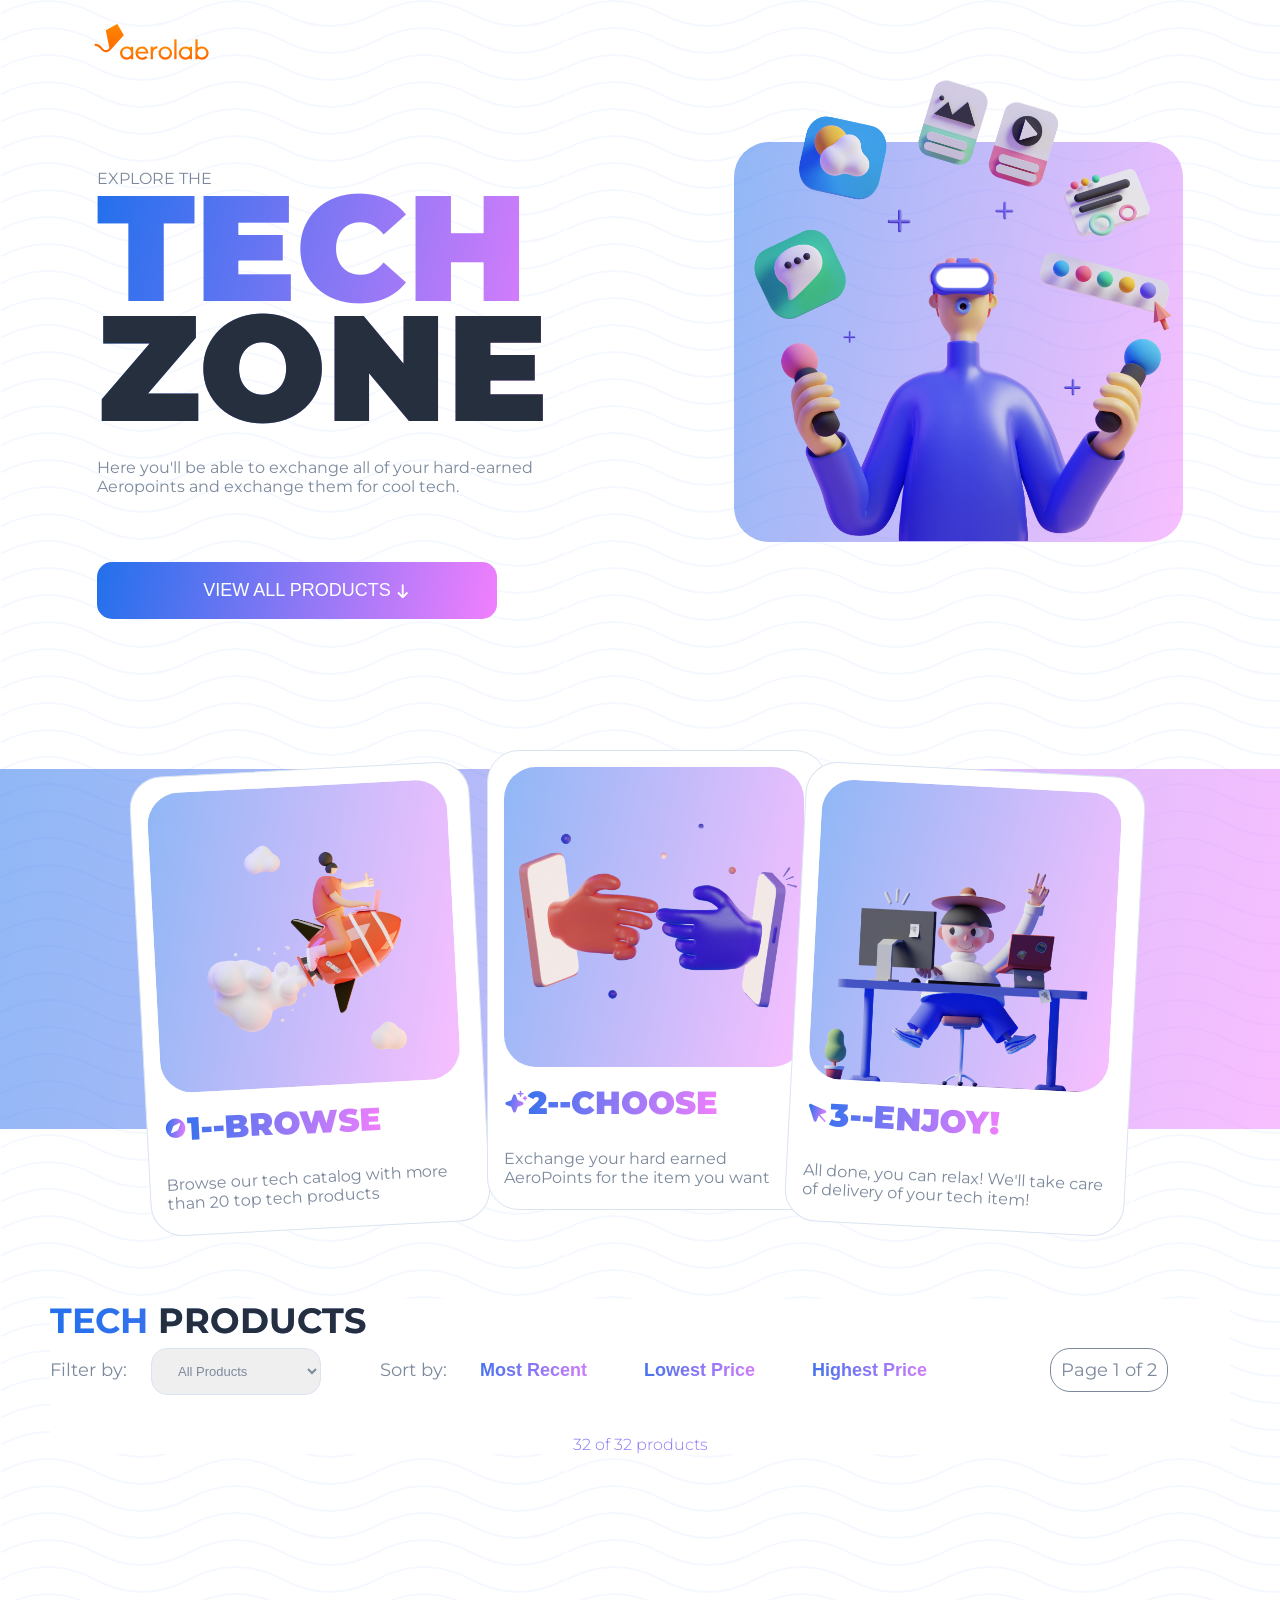
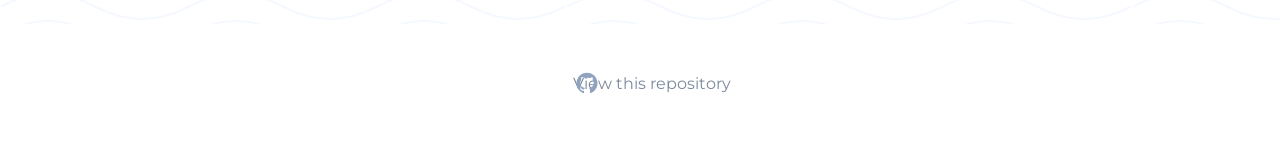
==== commit e364ea98: "code review" ====
--- a/index.html
+++ b/index.html
@@ -4,190 +4,67 @@
     <meta charset="UTF-8">
     <meta http-equiv="X-UA-Compatible" content="IE=edge">
     <meta name="viewport" content="width=device-width, initial-scale=1.0">
-    <title>Document</title>
-    <link rel="stylesheet" href="estilos.css">
-    <link href="https://fonts.googleapis.com/css2?family=Montserrat:wght@300;400;700&family=Open+Sans:wght@300;400;700&display=swap" rel="stylesheet">
+    <link rel="stylesheet" href="css/style.css">
+    <title>Aerolab</title>
 </head>
+<body>
+    <header>
+        <img src="./assets/icons/aerolab-logo-1.svg" alt="">
+    </header>
+    <main>
+        <section class="landing">
+            <div class="landing-text">
+                <p>EXPLORE THE</p>
+                <h1>tech <span class="title">zone</span> </h1>
+                <p>Here you'll be able to exchange all of your hard-earned Aeropoints and exchange them for cool tech.</p>
+            </div>
+            <div class="landing-logo">
+                <img class="logo" src="assets/illustrations/hero-desktop.png" alt="">
+            </div>
+        </section>
+        <button class="view-products">view all products <img src="assets/icons/Icons.svg" alt=""></button>
 
+        <section class="walkthrough">
+            <div class="walkthrough-card" id="card-one">
+                <img class="img-walkthrough" src="assets/illustrations/walkthroug-1-desktop.png" alt="">
+                <h2><img src="assets/icons/walkthrough-1.svg">1--Browse</h2>
+                <p class="card-paragraph">Browse our tech catalog with more than 20 top tech products</p>
+            </div>
+            <div class="walkthrough-card" id="card-two">
+                <img class="img-walkthrough" src="assets/illustrations/walkthroug-2-desktop.png" alt="">
+                <h2><img src="assets/icons/walkthrough-2.svg">2--Choose</h2>
+                <p class="card-paragraph">Exchange your hard earned AeroPoints for the item you want</p>
+            </div>
+            <div class="walkthrough-card" id="card-three">
+                <img class="img-walkthrough" src="assets/illustrations/walkthroug-3-desktop.png" alt="">
+                <h2><img src="assets/icons/walkthrough-3.svg">3--Enjoy!</h2>
+                <p class="card-paragraph">All done, you can relax! We'll take care of delivery of your tech item!</p>
+            </div>
+        </section>
 
-<body>
+        <section class="products" id="products">
+            <h4>tech <span>products</span></h4>
+            <label for="product-category">Filter by:</label>
+            <select name="product-category" id="product-category">
+                <option value="all">All Products</option>
+            </select>
+            <span class="product-order">Sort by:</span>
+                <button class="order-button">Most Recent</button>
+                <button class="order-button">Lowest Price</button>
+                <button class="order-button">Highest Price</button>
+            <span class="pages">Page 1 of 2</span>
+        <article class="all-products">
 
-    <section class="landing_section">
-        <header>
-            <nav class="aerolab">
-                   <div class="logo">
-                       <img class="logo.aerolab" src="assets/icons/aerolab-logo-1.svg">
-                   </div>
-           </nav>   
-        </header>
-    
+        </article>
+        <p class="quantity-products">32 of 32 products</p>
+        </section>
+    </main>
 
-        <div class="landing_copy">
-             <div class="label_title">
-                <h5>EXPLORE THE</h5>
-                <h1>TECH 
-                <span>ZONE</span> </h1>
-            <p>Here you'll be able to exchange all of your hard-earned Aeropoints and exchange them for cool tech.</p>
-            </div>
-            <button class="button-landing">VIEW ALL PRODUCTS ↓</button>
-            
-        </div>
-     
-
-     <div class="illustration_container">
-            <div class="background-img">
-                <img class= "image1" src="assets/illustrations/hero-desktop.png"> 
-            </div>
-           
-    </div>
-    
-    
-    </section>
-
-    <section class="walkthrough_section">
-        <div class="card1">
-            <img class = "img-browse" src="assets/illustrations/walkthroug-1-desktop.png">
-            <h3 class="title-browse"><img src="assets/icons/walkthrough-1.svg">1—browse</h3>
-            <p>Browse our tech catalog with more than 20 top tech products</p>
-        </div>
-
-        <div class="card2">
-            <img class="img-choose" src="assets/illustrations/walkthroug-2-desktop.png">
-            <h3 class="title-choose"><img src="assets/icons/walkthrough-3.svg">2—choose</h3>
-            <p>Exchange your hard earned AeroPoints for the item you want</p>
-        </div>
-
-        <div class="card3">
-            <img class="img-enjoy" src="assets/illustrations/walkthroug-3-desktop.png">
-            <h3 class="title-enjoy"><img src="assets/icons/walkthrough-2.svg">3—enjoy!</h3>
-            
-            <p>All done, you can relax! We'll take care of delivery of your tech item!</p>
-        </div>
-
-        <div class="background-cards"></div>
-
-    </section>
-  
-   
-    
-    <section class="product_section">
-            
-            <h4>TECH <span>PRODUCTS</span> </h4>
-            <label for="select_products">Filter by:</label>
-            <select class="select_products">
-                    <option >All Products</option>
-                    <option >Teclado</option>
-            </select>
-            <label class="product-order">Sort by:</label>
-            <button class="actual-button">Most Recent</button>
-            <button class="next-button">Lowest Price</button>
-            <button class="next-button">Highest Price</button>
-            <span class="page"><img class="flecha-izq" src="assets/icons/chevron-default.svg">Page 1 of 2<img class="flecha-der" src="assets/icons/chevron-default.svg"></span>
-            
-        <article class="all-products">
-            <div class="product">
-                <img src="assets/products/teclado.png" alt="">
-                <p class="product-name">Teclado</p>
-                <p class="product-description">GAMING</p>
-                <button>Reedem for 500</button>
-            </div>
-            <div class="product">
-                <img src="assets/products/teclado.png" alt="">
-                <p class="product-name">Teclado</p>
-                <p class="product-description">GAMING</p>
-                <button>Reedem for 500</button>
-            </div>
-            <div class="product">
-                <img src="assets/products/teclado.png" alt="">
-                <p class="product-name">Teclado</p>
-                <p class="product-description">GAMING</p>
-                <button>Reedem for 500</button>
-            </div>
-            <div class="product">
-                <img src="assets/products/teclado.png" alt="">
-                <p class="product-name">Teclado</p>
-                <p class="product-description">GAMING</p>
-                <button>Reedem for 500</button>
-            </div>
-            <div class="product">
-                <img src="assets/products/teclado.png" alt="">
-                <p class="product-name">Teclado</p>
-                <p class="product-description">GAMING</p>
-                <button>Reedem for 500</button>
-            </div>
-            <div class="product">
-                <img src="assets/products/teclado.png" alt="">
-                <p class="product-name">Teclado</p>
-                <p class="product-description">GAMING</p>
-                <button>Reedem for 500</button>
-            </div>
-            <div class="product">
-                <img src="assets/products/teclado.png" alt="">
-                <p class="product-name">Teclado</p>
-                <p class="product-description">GAMING</p>
-                <button>Reedem for 500</button>
-            </div>
-            <div class="product">
-                <img src="assets/products/teclado.png" alt="">
-                <p class="product-name">Teclado</p>
-                <p class="product-description">GAMING</p>
-                <button>Reedem for 500</button>
-            </div>
-            <div class="product">
-                <img src="assets/products/teclado.png" alt="">
-                <p class="product-name">Teclado</p>
-                <p class="product-description">GAMING</p>
-                <button>Reedem for 500</button>
-            </div>
-            <div class="product">
-                <img src="assets/products/teclado.png" alt="">
-                <p class="product-name">Teclado</p>
-                <p class="product-description">GAMING</p>
-                <button>Reedem for 500</button>
-            </div>
-            <div class="product">
-                <img src="assets/products/teclado.png" alt="">
-                <p class="product-name">Teclado</p>
-                <p class="product-description">GAMING</p>
-                <button>Reedem for 500</button>
-            </div>
-            <div class="product">
-                <img src="assets/products/teclado.png" alt="">
-                <p class="product-name">Teclado</p>
-                <p class="product-description">GAMING</p>
-                <button>Reedem for 500</button>
-            </div>
-            <div class="product">
-                <img src="assets/products/teclado.png" alt="">
-                <p class="product-name">Teclado</p>
-                <p class="product-description">GAMING</p>
-                <button>Reedem for 500</button>
-            </div>
-            <div class="product">
-                <img src="assets/products/teclado.png" alt="">
-                <p class="product-name">Teclado</p>
-                <p class="product-description">GAMING</p>
-                <button>Reedem for 500</button>
-            </div>
-            <div class="product">
-                <img src="assets/products/teclado.png" alt="">
-                <p class="product-name">Teclado</p>
-                <p class="product-description">GAMING</p>
-                <button>Reedem for 500</button>
-            </div>
-            
-        
-    
-        </article>
-
-    </section>
-        
-    
     <footer>
         <img src="assets/icons/github-default.svg" alt="">
-        <a href="https://github.com/LRAlvaro/ChallengeAerolab" target="_blank">View this repository</a>
-    </footer>
+        <a href="https://github.com/Sofiamedina002/Frontend-Challenge" target="_blank">View this repository</a>
+    </footer> 
 
+    <script src="./js/data.js"></script>
 </body>
-</html>
-
+</html>
--- a/css/style.css
+++ b/css/style.css
@@ -0,0 +1,346 @@
+@import url('https://fonts.googleapis.com/css2?family=Montserrat:wght@500;900&family=Poppins:wght@500&display=swap');
+
+* {
+    box-sizing: border-box;
+    margin: 0;
+    padding: 0;
+}
+
+header {
+    margin: 20px 90px;
+}
+
+body {
+    background-image: url("../assets/illustrations/single-wave-pattern.svg");
+    font-family: 'Montserrat', sans-serif;
+}
+
+section.landing {
+    display: flex;
+    align-items: center;
+    justify-content: flex-start;
+    margin: 20px 97px;
+}
+
+.logo {
+    position: absolute;
+    height: 550px;
+    bottom: 1px;
+    left: 50%;
+    transform: translateX(-50%);
+}
+
+.landing-text {
+    width: 500px;
+}
+
+.landing-logo {
+    height: 400px;
+    background: linear-gradient(102.47deg, rgba(23, 111, 235, 0.5) -5.34%, rgba(255, 128, 255, 0.5) 106.58%);
+    border-radius: 35px;
+    width: 470px;
+    margin-left: 160px;
+    margin-top: 50px;
+    position: relative;
+}
+
+p, span {
+    color: #7C899C;
+    margin-top: 30px;
+}
+
+h1 {
+    font-weight: 900;
+    font-size: 150px;
+    background: linear-gradient(102.47deg, #176FEB -5.34%, #FF80FF 106.58%);
+    -webkit-background-clip: text;
+    -webkit-text-fill-color: transparent;
+    background-clip: text;
+    text-transform: uppercase;
+    letter-spacing: 0;
+    line-height: 80%;
+    margin: 0;
+}
+
+.title {
+    background: #252F3D;
+    -webkit-background-clip: text;
+    -webkit-text-fill-color: transparent;
+    background-clip: text;
+}
+
+.view-products, .product-points {
+    text-transform: uppercase;
+    background: linear-gradient(102.47deg, #176FEB -5.34%, #FF80FF 106.58%);
+    padding: 18px;
+    border-radius: 15px;
+    border: 0px;
+    color: white;
+    margin-left: 97px;
+    width: 400px;
+}
+
+.view-products:hover {
+    width: 397px;
+}
+
+.view-products img {
+    position: absolute;
+}
+
+.walkthrough {
+    height: 360px;
+    background: linear-gradient(102.47deg, rgba(23, 111, 235, 0.5) -5.34%, rgba(255, 128, 255, 0.5) 106.58%); 
+    margin-top: 150px;
+    display: flex;
+    justify-content: space-around;
+}
+
+.img-walkthrough {
+    height: 300px;
+    width: 300px;
+    background: linear-gradient(102.47deg, rgba(23, 111, 235, 0.5) -5.34%, rgba(255, 128, 255, 0.5) 106.58%);
+    border-radius: 32px;
+}
+
+.walkthrough-card {
+    height: 460px;
+    width: 340px;
+    margin-left: 100px;
+    text-align: left;
+    background-color: white;
+    color: linear-gradient(102.47deg, rgba(23, 111, 235, 0.5) -5.34%, rgba(255, 128, 255, 0.5) 106.58%);
+    border: 1px #DAE4F2 solid;
+    border-radius: 32px;
+}
+
+.products {
+    margin: 170px 50px;
+    text-transform: uppercase;
+    font-size: 35px;
+    background: #FFFFFF
+}
+
+.pages {
+    border: 1px #7C899C solid;
+    border-radius: 20px;
+    padding: 10px;
+}
+
+.product {
+    margin-top: 40px;
+    border: 1px #DAE4F2 solid;
+    border-radius: 10px;
+    width: 300px;
+    height: 400px;
+}
+
+.product-points {
+    width: 250px;
+    margin-left: 28px;
+    font-size: 15px;
+}
+
+.product-points:hover {
+    width: 247px;
+}
+
+footer {
+    text-align: center;
+}
+
+.all-products {
+    display: flex;
+    justify-content: space-around;
+    align-items: center;
+    flex-wrap: wrap;
+}
+
+#product-name {
+    color: #252F3D;
+    font-size: 16px;
+    margin-left: 15px;
+    font-weight: bold;
+}
+
+#product-category {
+    color: #7C899C;
+    font-size: 13px;
+    margin-left: 15px;
+    margin-top: 5px;
+    margin-bottom: 10px;
+}
+
+.product img {
+    margin: 22px;
+}
+
+#card-one {
+    display: flex;
+    flex-direction: column;
+    align-items: flex-start;
+    padding: 16px;
+    transform: rotate(-3deg);
+    margin-left: 280px;
+    z-index: 1;
+    position: absolute;
+    right: 800px;
+}
+
+#card-two {
+    display: flex;
+    flex-direction: column;
+    align-items: flex-start;
+    padding: 16px;
+    left: calc(51% - 532px/2 + 0.32px); 
+    z-index: 2;
+    position: absolute;
+    top: 750px;
+}
+
+#card-three {
+    display: flex;
+    flex-direction: column;
+    align-items: flex-start;
+    padding: 16px;
+    transform: rotate(3deg);
+    order: 1;
+    align-self: stretch;
+    flex-grow: 0;
+    top: 18.54px;
+    z-index: 3;
+    margin-left: 650px;
+}
+
+.walkthrough-card h2 {
+    background: linear-gradient(102.47deg, #176FEB -5.34%, #FF80FF 106.58%);
+    -webkit-background-clip: text;
+    -webkit-text-fill-color: transparent;
+    background-clip: text;
+    font-style: normal;
+    font-weight: 900;
+    font-size: 32px;
+    line-height: 100%;
+    text-transform: uppercase;
+    margin-top: 20px;
+    text-align: center;
+}
+
+.card-paragraph {
+    font-size: 16px;
+    margin-bottom: 10px;
+}
+
+label, select, .product-order, button, .pages {
+    font-size: 18px;
+}
+
+label, .product-order, .pages {
+    color: #7C899C;
+    text-transform: initial;
+}
+
+select, .pages {
+    margin-right: 50px;
+}
+
+.pages {
+    margin-left: 90px;
+}
+
+select {
+    border: 1px solid #DAE4F2;
+    border-radius: 16px;
+    padding: 14px 6px 14px 22px;
+    width: 170px;
+    height: 47px;
+}
+
+.order-button {
+    padding: 8px 24px;
+    gap: 10px;
+    background: #E6F0FF;
+    border-radius: 12px;
+    border: none;
+    background: linear-gradient(102.47deg, #176FEB -5.34%, #FF80FF 106.58%);
+    -webkit-background-clip: text;
+    -webkit-text-fill-color: transparent;
+    background-clip: text;
+    background-color: #E6F0FF;
+    font-style: normal;
+    font-weight: 600;
+    font-size: 18px;
+    line-height: 150%;
+}
+
+.order-button:hover {
+    color: #f6f9fd;
+    background: linear-gradient(102.47deg, #176FEB -5.34%, #FF80FF 106.58%); 
+}
+
+.user-information {
+    font-style: normal;
+    margin-left: 875px;
+    border-radius: 16px;
+    background: #FFFFFF;
+    border: 1px solid #DAE4F2;
+    box-shadow: 0px 2px 12px rgba(0, 0, 0, 0.08);
+    padding: 10px;
+    width: 300px;
+    height: 48px;
+    text-align: center;
+    text-decoration: none;
+    background: linear-gradient(102.47deg, #176FEB -5.34%, #FF80FF 106.58%);
+    -webkit-background-clip: text;
+    -webkit-text-fill-color: transparent;
+    background-clip: text;
+}
+
+h4 {
+    background: linear-gradient(102.47deg, #176FEB -5.34%, #FF80FF 106.58%);
+    -webkit-background-clip: text;
+    -webkit-text-fill-color: transparent;
+    background-clip: text;
+}
+
+h4 span {
+    background: #252F3D;
+    -webkit-background-clip: text;
+    -webkit-text-fill-color: transparent;
+    background-clip: text;
+}
+
+footer {
+    padding: 50px;
+    background: #FFFFFF;
+    position: relative;
+}
+
+footer img {
+    position: absolute;
+    top: 47px;
+    left: 575px;
+}
+
+footer a {
+    margin-left: 23px;
+    margin-top: 10px;
+    text-decoration: none;
+    color: #7C899C; 
+}
+
+.quantity-products {
+    text-align: center;
+    font-size: 16px;
+    background: linear-gradient(102.47deg, #176FEB -5.34%, #FF80FF 106.58%);
+    -webkit-background-clip: text;
+    -webkit-text-fill-color: transparent;
+    background-clip: text;
+    font-style: normal;
+    text-transform: lowercase;
+    font-weight: 300;
+}
+
+.product button img {
+    position: absolute;
+}
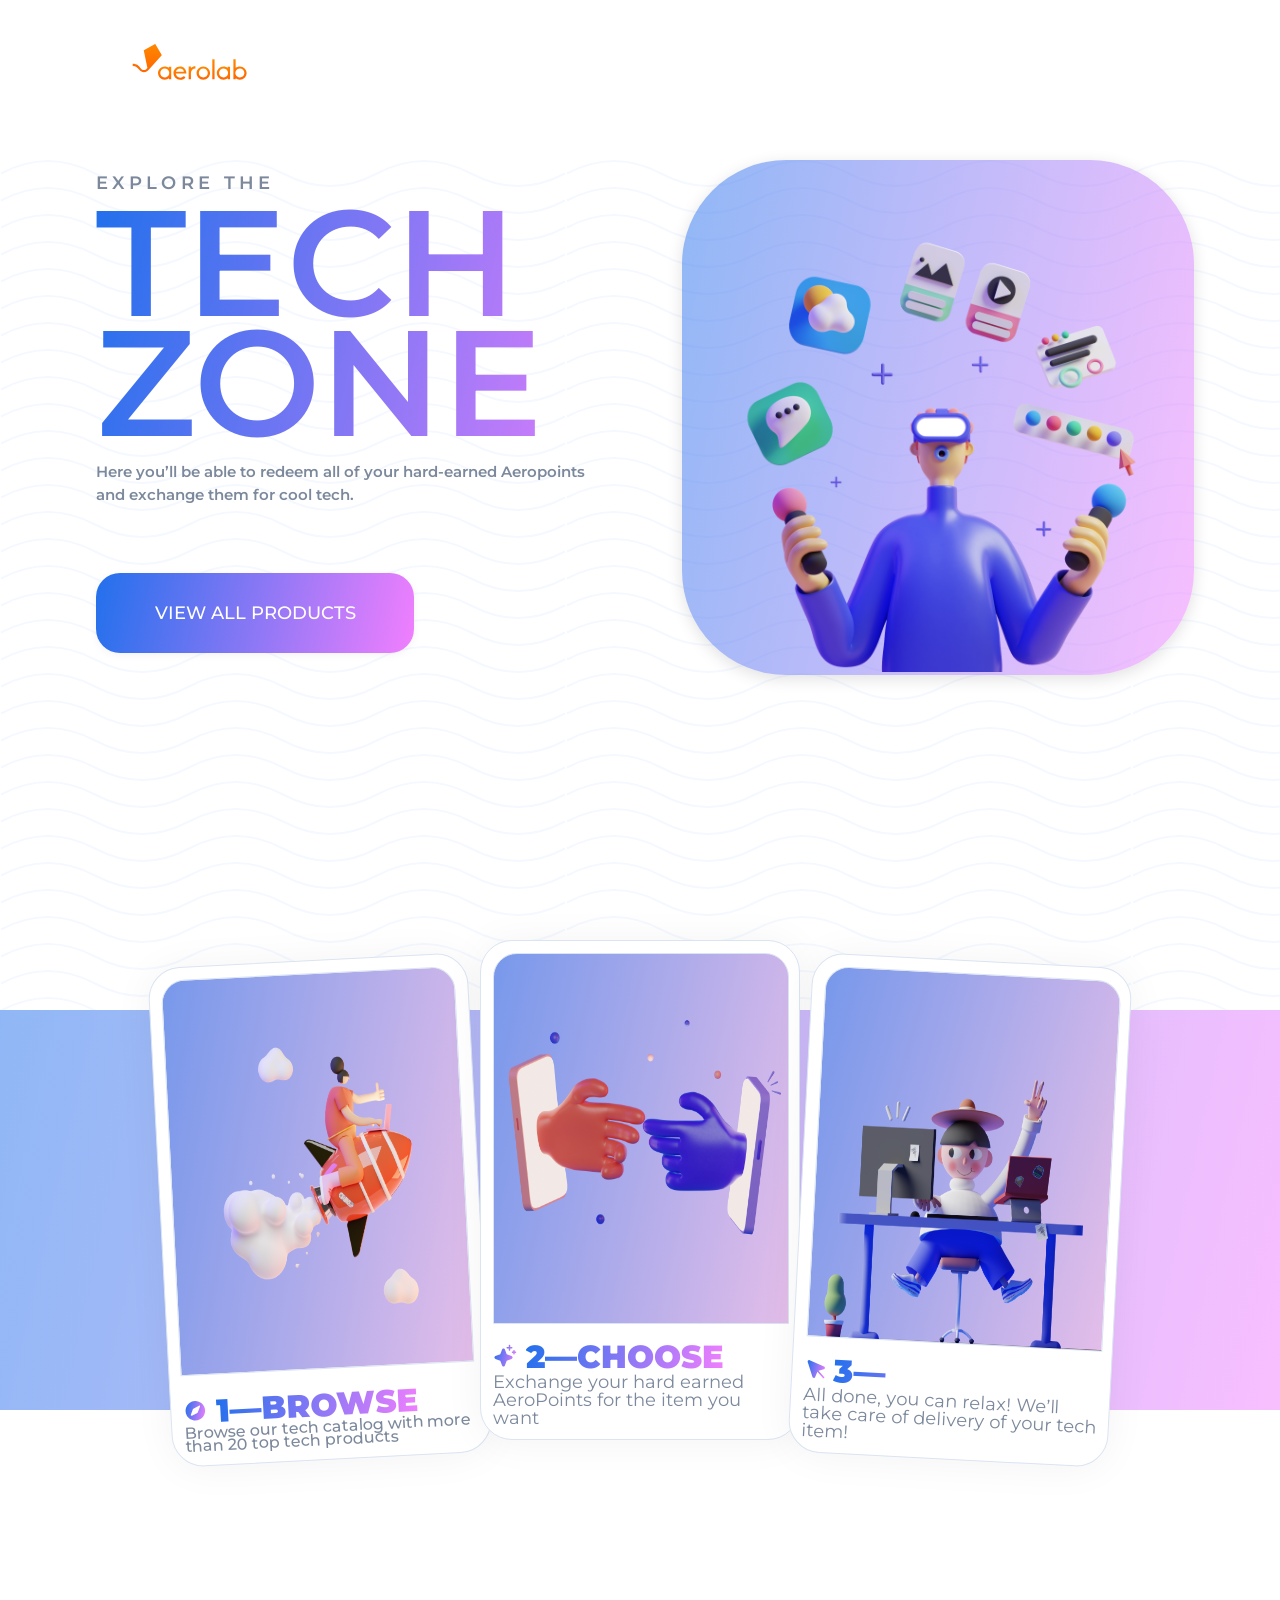
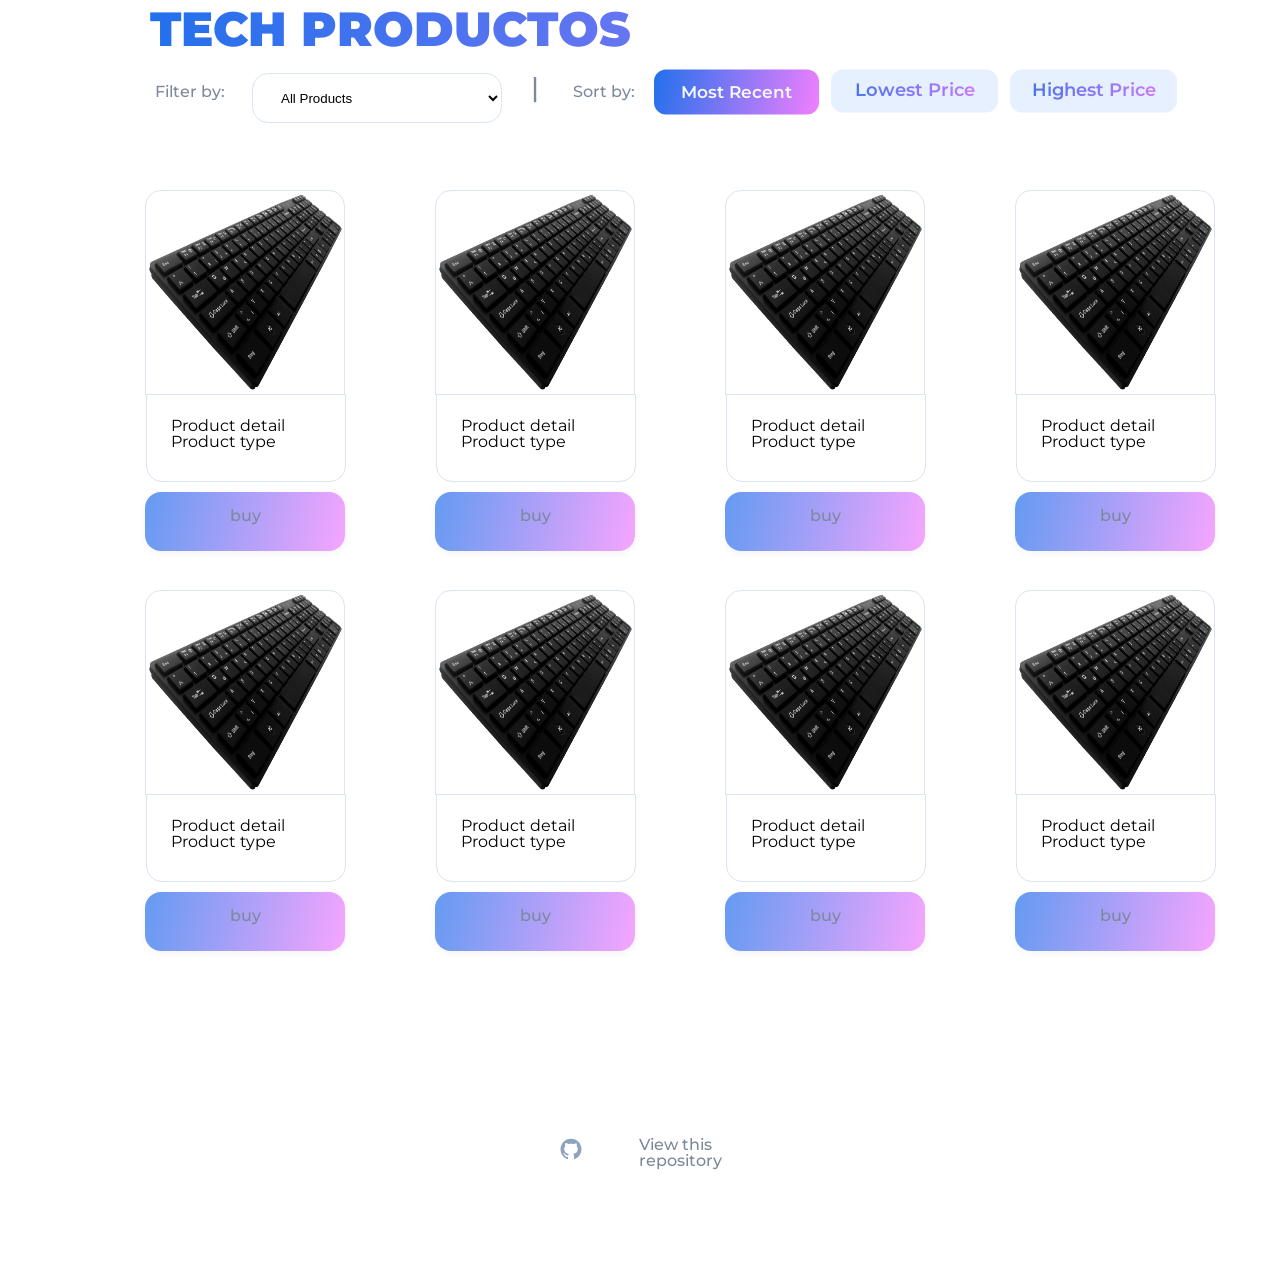
==== commit ba9593f7: "code review" ====
--- a/index.html
+++ b/index.html
@@ -4,67 +4,275 @@
     <meta charset="UTF-8">
     <meta http-equiv="X-UA-Compatible" content="IE=edge">
     <meta name="viewport" content="width=device-width, initial-scale=1.0">
-    <link rel="stylesheet" href="css/style.css">
-    <title>Aerolab</title>
+    <link href="https://fonts.googleapis.com/css2?family=Montserrat:wght@300;400;700&family=Open+Sans:wght@300;400;700&display=swap" rel="stylesheet">
+    <link rel="shortcut icon" href="assets/icons/favicon.svg" type="image/x-icon">
+    <link rel="stylesheet" href="reset.css">
+    <link rel="stylesheet" href="header.css">
+    <link rel="stylesheet" href="landing section.css">
+    <link rel="stylesheet" href="cards/card1.css">
+    <link rel="stylesheet" href="cards/card2.css">
+    <link rel="stylesheet" href="cards/card3.css">
+    <link rel="stylesheet" href="cards/cards_section.css">
+    <link rel="stylesheet" href="products.css">
+    <link rel="stylesheet" href="footer.css">
+    <title>Aerolab Challenge</title>
 </head>
 <body>
-    <header>
-        <img src="./assets/icons/aerolab-logo-1.svg" alt="">
-    </header>
-    <main>
-        <section class="landing">
-            <div class="landing-text">
-                <p>EXPLORE THE</p>
-                <h1>tech <span class="title">zone</span> </h1>
-                <p>Here you'll be able to exchange all of your hard-earned Aeropoints and exchange them for cool tech.</p>
-            </div>
-            <div class="landing-logo">
-                <img class="logo" src="assets/illustrations/hero-desktop.png" alt="">
-            </div>
-        </section>
-        <button class="view-products">view all products <img src="assets/icons/Icons.svg" alt=""></button>
+  <header>
+    <div class="logo">
+      <img src="assets/icons/aerolab-logo-1.svg" alt="Logo">
+    </div>
+  </header>
+<main>
+  <section class="landing_section"> 
+    
+    <div class="Copy_CTA">
+      <div class="landing_copy">
+        <div class="laber_title">
+          <p class="explore">Explore the</p>
+          <h1 class="tech_zone">tech zone</h1>
+          <p class="p2">Here you’ll be able to redeem all of your hard-earned 
+            Aeropoints and exchange them for cool tech.</p>
+            <button class="button_view_product"><span class="btn_view_prod">VIEW ALL PRODUCTS</span></button>
+        </div>
+      </div>
+    </div>
+    <div class="illustration_container">
+      <div class="illustration">
+          <div class="illustration_BG">
+            <img class="hero_desktop" src="assets/illustrations/hero-desktop.png" alt="hero-desktop">
+          </div>
+      </div>
+    </div>
+  </section>
+    <div class="walkthrough_cards">
+      <article class="intro_card_1">
+        <div class="top_card_1">
+          <div class="container_image">
+            <img src="assets/illustrations/walkthroug-1-desktop.png" alt="card_image" class="card_image">
+          </div>
+          <div class="illustration_card"></div>
+        </div>
+        <div class="bottom_card">
+          <div class="title_and_icon">
+            <div class="icon">
+              <img src="assets/icons/walkthrough-1.svg" alt="" class="icon_img">
+              <h3 class="title_card1">1—browse</h3>
+            </div>
+            <div class="description">
+              <p>Browse our tech catalog with more than 20 top tech products</p>
+            </div>
+          </div>
+        </div>
+      </article>
 
-        <section class="walkthrough">
-            <div class="walkthrough-card" id="card-one">
-                <img class="img-walkthrough" src="assets/illustrations/walkthroug-1-desktop.png" alt="">
-                <h2><img src="assets/icons/walkthrough-1.svg">1--Browse</h2>
-                <p class="card-paragraph">Browse our tech catalog with more than 20 top tech products</p>
-            </div>
-            <div class="walkthrough-card" id="card-two">
-                <img class="img-walkthrough" src="assets/illustrations/walkthroug-2-desktop.png" alt="">
-                <h2><img src="assets/icons/walkthrough-2.svg">2--Choose</h2>
-                <p class="card-paragraph">Exchange your hard earned AeroPoints for the item you want</p>
-            </div>
-            <div class="walkthrough-card" id="card-three">
-                <img class="img-walkthrough" src="assets/illustrations/walkthroug-3-desktop.png" alt="">
-                <h2><img src="assets/icons/walkthrough-3.svg">3--Enjoy!</h2>
-                <p class="card-paragraph">All done, you can relax! We'll take care of delivery of your tech item!</p>
-            </div>
-        </section>
+      <article class="intro_card_2">
+        <div class="top_card_2">
+          <div class="container_image_2">
+            <img src="assets/illustrations/walkthroug-2-desktop.png" alt="card_image" class="card_image_2">
+          </div>
+          <div class="illustration_card_2"></div>
+        </div>
+        <div class="bottom_card_2">
+          <div class="title_and_icon_2">
+            <div class="icon_2">
+              <img src="assets/icons/walkthrough-2.svg" alt="" class="icon_img_2">
+              <h3 class="title_card2">2—choose</h3>
+            </div>
+            <div class="description_2">
+              <p>Exchange your hard earned AeroPoints for the item you want</p>
+            </div>
+          </div>
+        </div>
+      </article>
 
-        <section class="products" id="products">
-            <h4>tech <span>products</span></h4>
-            <label for="product-category">Filter by:</label>
-            <select name="product-category" id="product-category">
-                <option value="all">All Products</option>
-            </select>
-            <span class="product-order">Sort by:</span>
-                <button class="order-button">Most Recent</button>
-                <button class="order-button">Lowest Price</button>
-                <button class="order-button">Highest Price</button>
-            <span class="pages">Page 1 of 2</span>
-        <article class="all-products">
+      <article class="intro_card_3">
+        <div class="top_card_3">
+          <div class="container_image_3">
+            <img src="assets/illustrations/walkthroug-3-desktop.png" alt="card_image" class="card_image_3">
+          </div>
+          <div class="illustration_card_3"></div>
+        </div>
+        <div class="bottom_card_3">
+          <div class="title_and_icon_3">
+            <div class="icon_3">
+              <img src="assets/icons/walkthrough-3.svg" alt="" class="icon_img_3">
+              <h3 class="title_card3">3—enjoy!</h3>
+            </div>
+            <div class="description_3">
+              <p>All done, you can relax! We’ll take care of delivery of your tech item!</p>
+            </div>
+          </div>
+        </div>
+      </article>
+    </div>
+    <div class="walkthrough_section_BG">
+    </div>
+  <section class="products_section">
+    <h2 class="tech_prod_title">tech productos</h2>
+    <div class="controls">
+      <div class="filters_and_pages">
+        <div class="filter_by">
+          <span>Filter by:</span>
+          <select class="Filter">
+            <option class="options" value="opcion1">All Products</option>
+            <option class="options" value="opcion2">Gaming</option>
+            <option class="options" value="opcion3">Audio</option>
+            <option class="options" value="opcion4">Smart Home</option>
+            <option class="options" value="opcion5">Monitors & TV</option>
+          </select>
+        </div>
+        <span class="rectangle">|</span>
+        <div class="filters_buttons">
+          <span>Sort by:  </span>
+          <div class="container_buttons">
+            <button class="btn_Most"><span class="btn_text">Most Recent</span> </button>
+            <button class="btn_sec"><span class="btn_text_sec">Lowest Price</span></button>
+            <button class="btn_sec"><span class="btn_text_sec">Highest Price</span></button>
+          </div>
+        </div>
+      </div>
+    </div>
 
-        </article>
-        <p class="quantity-products">32 of 32 products</p>
-        </section>
-    </main>
-
-    <footer>
-        <img src="assets/icons/github-default.svg" alt="">
-        <a href="https://github.com/Sofiamedina002/Frontend-Challenge" target="_blank">View this repository</a>
-    </footer> 
-
-    <script src="./js/data.js"></script>
+    <div class="products_cards">
+      <div class="product_row">
+        <div class="product_card_container">
+          <div class="product_img_description">
+            <div class="product_img_container">
+              <div class="product_img">
+                <img src="assets/teclado.png" alt="" class="prod_img">
+              </div>
+              <div class="product_description">
+                  <h3>Product detail</h3>
+                  <p>Product type</p>
+              </div>
+            </div>
+          </div>
+        </div>
+        <button class="btn_prod"><span class="text_btn_prod">buy</span></button>
+      </div>
+      <div class="product_row">
+        <div class="product_card_container">
+          <div class="product_img_description">
+            <div class="product_img_container">
+              <div class="product_img">
+                <img src="assets/teclado.png" alt="" class="prod_img">
+              </div>
+              <div class="product_description">
+                  <h3>Product detail</h3>
+                  <p>Product type</p>
+              </div>
+            </div>
+          </div>
+        </div>
+        <button class="btn_prod"><span class="text_btn_prod">buy</span></button>
+      </div>
+      <div class="product_row">
+        <div class="product_card_container">
+          <div class="product_img_description">
+            <div class="product_img_container">
+              <div class="product_img">
+                <img src="assets/teclado.png" alt="" class="prod_img">
+              </div>
+              <div class="product_description">
+                  <h3>Product detail</h3>
+                  <p>Product type</p>
+              </div>
+            </div>
+          </div>
+        </div>
+        <button class="btn_prod"><span class="text_btn_prod">buy</span></button>
+      </div>
+      <div class="product_row">
+        <div class="product_card_container">
+          <div class="product_img_description">
+            <div class="product_img_container">
+              <div class="product_img">
+                <img src="assets/teclado.png" alt="" class="prod_img">
+              </div>
+              <div class="product_description">
+                  <h3>Product detail</h3>
+                  <p>Product type</p>
+              </div>
+            </div>
+          </div>
+        </div>
+        <button class="btn_prod"><span class="text_btn_prod">buy</span></button>
+      </div>
+    </div>
+    <div class="products_cards">
+      <div class="product_row">
+        <div class="product_card_container">
+          <div class="product_img_description">
+            <div class="product_img_container">
+              <div class="product_img">
+                <img src="assets/teclado.png" alt="" class="prod_img">
+              </div>
+              <div class="product_description">
+                  <h3>Product detail</h3>
+                  <p>Product type</p>
+              </div>
+            </div>
+          </div>
+        </div>
+        <button class="btn_prod"><span class="text_btn_prod">buy</span></button>
+      </div>
+      <div class="product_row">
+        <div class="product_card_container">
+          <div class="product_img_description">
+            <div class="product_img_container">
+              <div class="product_img">
+                <img src="assets/teclado.png" alt="" class="prod_img">
+              </div>
+              <div class="product_description">
+                  <h3>Product detail</h3>
+                  <p>Product type</p>
+              </div>
+            </div>
+          </div>
+        </div>
+        <button class="btn_prod"><span class="text_btn_prod">buy</span></button>
+      </div>
+      <div class="product_row">
+        <div class="product_card_container">
+          <div class="product_img_description">
+            <div class="product_img_container">
+              <div class="product_img">
+                <img src="assets/teclado.png" alt="" class="prod_img">
+              </div>
+              <div class="product_description">
+                  <h3>Product detail</h3>
+                  <p>Product type</p>
+              </div>
+            </div>
+          </div>
+        </div>
+        <button class="btn_prod"><span class="text_btn_prod">buy</span></button>
+      </div>
+      <div class="product_row">
+        <div class="product_card_container">
+          <div class="product_img_description">
+            <div class="product_img_container">
+              <div class="product_img">
+                <img src="assets/teclado.png" alt="" class="prod_img">
+              </div>
+              <div class="product_description">
+                  <h3>Product detail</h3>
+                  <p>Product type</p>
+              </div>
+            </div>
+          </div>
+        </div>
+        <button class="btn_prod"><span class="text_btn_prod">buy</span></button>
+      </div>
+    </div>
+  </section>
+</main>  
 </body>
+<footer>
+  <div class="github_link_container">
+    <span class="github_icon"><img src="assets/icons/github-default.svg" alt=""></span>
+    <span class="link_to_github"><h4><a href="https://github.com/Santiiago8/challenge_incluit" target="_blank">View this repository</a></h4></span>
+  </div>
+</footer>
 </html>
--- a/header.css
+++ b/header.css
@@ -0,0 +1,22 @@
+header{
+    display: flex;
+    flex-direction: row;
+    justify-content: space-between;
+    padding: 40px 0px;
+    gap: 689px;
+
+    height: 80px;
+    left: 228px;
+    right: 228px;
+    top: 0px;
+
+    background: #FFFFFF;
+}
+.logo{
+    width: 126px;
+    height: 48px;
+    flex: none;
+    order: 0;
+    flex-grow: 0;
+    padding-left: 10%;
+}
--- a/landing section.css
+++ b/landing section.css
@@ -0,0 +1,159 @@
+html{
+    font-family: 'Montserrat';
+    font-style: normal;
+    justify-content: center;
+}
+main{
+    margin-bottom: 10px;
+}
+.landing_section{
+    display: flex;
+    justify-content: center;
+    background: url(assets/illustrations/single-wave-pattern.svg);
+    
+    height: 850px;
+    
+}
+.illustration_container{
+    display:inline-block ;
+    margin: 0;
+    width: 40%;
+    height: 40%;
+}
+.illustration{
+    
+    margin: 0;
+}
+.illustration_BG{
+    width: 100%;
+    height: 100%;
+    margin: 0;
+    background: linear-gradient(102.47deg, rgba(23, 111, 235, 0.5) -5.34%, rgba(255, 128, 255, 0.5) 106.58%);
+    box-shadow: 0px 4px 16px rgba(0, 0, 0, 0.12);
+    border-radius: 104px;
+}
+.hero_desktop{
+    width: 100%;
+    height: 100%;  
+}
+.Copy_CTA{
+    margin-left: 0px;
+    display: flex;
+    padding: 10px;
+    gap: 24px;
+    width: 45%;
+    height: 45%;
+    flex: none;
+    order: 0;
+    flex-grow: 0;
+    
+}
+.landing_copy{
+    display: flex;
+    padding: 0px;
+    gap: 24px;
+
+    width: 100%;
+    height: 100%;
+    flex: none;
+    order: 0;
+    flex-grow: 0;
+}
+.laber_title{
+    display: flex;
+    flex-direction: column;
+    align-items: flex-start;
+    padding: 0px;
+    gap: 8px;
+
+    width: 100%;
+    height: 100%;
+    flex: none;
+    order: 0;
+    flex-grow: 0;
+}
+.explore{
+    width: 200px;
+    height: 10px;
+    margin-bottom: 15px;
+    font-family: 'Montserrat';
+    font-style: normal;
+    font-weight: 600;
+    font-size: 18px;
+    line-height: 150%;
+    letter-spacing: 0.24em;
+    text-transform: uppercase;
+    color: #7C899C;
+    flex: none;
+    order: 0;
+    flex-grow: 0;
+}
+.tech_zone{
+    margin-bottom: 10px;
+    width: 100%;
+    font-family: 'Montserrat';
+    font-style: normal;
+    font-weight: 600;
+    font-size: 150px;
+    line-height: 80%;
+    text-transform: uppercase;
+    background: linear-gradient(102.47deg, #176FEB -5.34%, #FF80FF 106.58%);
+    -webkit-background-clip: text;
+    -webkit-text-fill-color: transparent;
+    background-clip: text;
+
+    flex: none;
+    order: 1;
+    flex-grow: 0;
+}
+.p2{
+    margin-bottom: 50px;
+    width: 500px;
+    height: 54px;
+    font-family: 'Montserrat';
+    font-style: normal;
+    font-weight: 600;
+    font-size: 15px;
+    line-height: 150%;
+    color: #7C899C;
+    flex: none;
+    order: 1;
+    flex-grow: 0;
+}
+.button_view_product{
+    display: flex;
+    flex-direction: row;
+    justify-content: center;
+    align-items: center;
+    padding: 0px;
+    width: 318px;
+    height: 80px;
+    background: linear-gradient(102.47deg, #176FEB -5.34%, #FF80FF 106.58%);
+    box-shadow: 0px 2px 8px rgba(0, 0, 0, 0.05);
+    border-radius: 24px;
+    flex: none;
+    order: 1;
+    flex-grow: 0;
+}
+.btn_view_prod{
+    width: 250px;
+    height: 27px;
+    
+    font-family: 'Montserrat';
+    font-style: normal;
+    font-weight: 500;
+    font-size: 18px;
+    line-height: 150%;
+    text-align: center;
+    
+    color: #FFFFFF;
+    flex: none;
+    order: 0;
+    flex-grow: 0;
+}
+
+
+
+
+
+
--- a/cards/card1.css
+++ b/cards/card1.css
@@ -0,0 +1,87 @@
+.intro_card_1{
+    box-sizing: border-box;
+    display: flex;
+    margin-right: 0;
+    flex-direction: column;
+    align-items: flex-start;
+    padding: 12px;
+    margin-left: 0px;
+    
+    width: 25%;
+    height: 500px;
+    
+
+    background: #ffffff;
+
+    border: 1px solid #DAE4F2;
+    
+    box-shadow: 0px 2px 40px rgba(0, 0, 0, 0.05);
+    border-radius: 32px;
+    transform: rotate(-3deg);
+}
+.top_card_1{
+    width: 100%;
+    height: 60%;
+    transform: rotate(-3deg);
+    
+    flex: none;
+    order: 0;
+    align-self: stretch;
+    flex-grow: 1;
+}
+.container_image{
+    transform: rotate(-3deg);
+
+    width: 100%;
+    height: 95%;
+    box-sizing: border-box;
+
+    background: linear-gradient(102.47deg, #7296EB -5.34%, #EAC0E9 106.58%, #EAC0E9 106.58%);
+
+    border: 1px solid #DAE4F2;
+    border-radius: 24px 24px 0px 0px;
+    transform: rotate(3.1deg);
+    z-index: 0;
+}
+.card_image{
+    width: 100%;
+    height: 95%;
+}
+
+.title_card1{
+    margin-left: 5px;
+    display: inline;
+    width: 201px;
+    height: 32px;
+    font-family: 'Montserrat';
+    font-style: normal;
+    font-weight: 900;
+    font-size: 32px;
+    line-height: 100%;
+    text-transform: uppercase;
+
+    background: linear-gradient(102.47deg, #176FEB -5.34%, #FF80FF 106.58%);
+    -webkit-background-clip: text;
+    -webkit-text-fill-color: transparent;
+    background-clip: text;
+
+    flex: none;
+    order: 1;
+    flex-grow: 0;
+
+transform: rotate(-3deg);
+}
+.description{
+    display: inline;
+    width: 372px;
+    height: 54px;
+
+    font-family: 'Montserrat';
+    font-style: normal;
+    font-weight: 500;
+    font-size: 16px;
+    line-height: 80%;
+
+    color: #7C899C;
+    transform: rotate(-3deg);
+}
--- a/cards/card2.css
+++ b/cards/card2.css
@@ -0,0 +1,79 @@
+.intro_card_2{
+    box-sizing: border-box;
+    margin-right: 0px;
+    display: inline-flex;
+    flex-direction: column;
+    align-items: center;
+    padding: 12px;
+
+    width: 25%;
+    height: 500px;
+    top: 0px;
+    
+    background: #FFFFFF;
+
+    border: 1px solid #DAE4F2;
+    
+    box-shadow: 0px 2px 40px rgba(0, 0, 0, 0.05);
+    border-radius: 32px;
+    z-index: 1;
+    transform: translateY(-20px);
+}
+.top_card_2{
+    width: 100%;
+    height: 60%;
+    flex: none;
+    order: 0;
+    align-self: stretch;
+    flex-grow: 1;
+}
+.container_image_2{
+    width: 100%;
+    height: 95%;
+
+    bottom: 0px;
+
+    background: linear-gradient(102.47deg, #7296EB -5.34%, #EAC0E9 106.58%, #EAC0E9 106.58%);
+
+    border: 1px solid #DAE4F2;
+    border-radius: 24px 24px 0px 0px;
+}
+.card_image_2{
+    width: 100%;
+    height: 95%;
+}
+.title_card2{
+    margin-left: 5px;
+    display: inline-block;
+    font-family: 'Montserrat';
+    font-style: normal;
+    font-weight: 900;
+    font-size: 32px;
+    line-height: 100%;
+    text-transform: uppercase;
+
+    background: linear-gradient(102.47deg, #176FEB -5.34%, #FF80FF 106.58%);
+    -webkit-background-clip: text;
+    -webkit-text-fill-color: transparent;
+    background-clip: text;
+
+    flex: none;
+    order: 1;
+    flex-grow: 0;
+    
+}
+.description_2{
+    width: 100%;
+    height: 54px;
+
+    font-family: 'Montserrat';
+    font-style: normal;
+    font-weight: 400;
+    font-size: 18px;
+    line-height: 100%;
+    color: #7C899C;
+}
+.bottom_card_2{
+    width: 100%;
+    
+}
--- a/cards/card3.css
+++ b/cards/card3.css
@@ -0,0 +1,84 @@
+.intro_card_3{
+    box-sizing: border-box;
+    
+    
+    display: inline-flex;
+    float: right;
+    flex-direction: column;
+    align-items: flex-start;
+    padding: 12px;
+
+    width: 25%;
+    height: 500px;
+    top: 0px;
+
+    background: #FFFFFF;
+
+    border: 1px solid #DAE4F2;
+    box-shadow: 0px 2px 40px rgba(0, 0, 0, 0.05);
+    border-radius: 32px;
+    transform: rotate(3deg);
+    z-index: 2;
+}
+.top_card_3{
+    width: 100%;
+    height: 60%;
+    
+    transform: rotate(3deg);
+
+    
+    order: 0;
+    align-self: stretch;
+    flex-grow: 1;
+}
+.container_image_3{
+    width: 100%;
+    height: 95%;
+    left: calc(50% - 508px/2 + 26.06px);
+    bottom: 0px;
+
+    background: linear-gradient(102.47deg, #7296EB -5.34%, #EAC0E9 106.58%, #EAC0E9 106.58%);
+    border: 1px solid #DAE4F2;
+    border-radius: 24px 24px 0px 0px;
+    transform: rotate(-3deg);
+}
+.card_image_3{
+    width: 100%;
+    height: 100%;
+}
+.icon_3{
+    display: flex;
+}
+.title_card3{
+    width: 177px;
+    height: 32px;
+    margin-left: 5px;
+    font-family: 'Montserrat';
+    font-style: normal;
+    font-weight: 900;
+    font-size: 32px;
+    line-height: 100%;
+    text-transform: uppercase;
+    
+    background: linear-gradient(102.47deg, #176FEB -5.34%, #FF80FF 106.58%);
+    -webkit-background-clip: text;
+    -webkit-text-fill-color: transparent;
+    background-clip: text;
+    
+    transform: rotate(0deg);
+    
+    flex: none;
+    order: 1;
+    flex-grow: 0;
+}
+.description_3{
+    width: 100%;
+    height: 54px;
+
+    font-family: 'Montserrat';
+    font-style: normal;
+    font-weight: 400;
+    font-size: 18px;
+    line-height: 100%;
+    color: #7C899C;
+}
--- a/cards/cards_section.css
+++ b/cards/cards_section.css
@@ -0,0 +1,15 @@
+.walkthrough_cards{
+    position: relative;
+    z-index: 2;
+    display: flex;
+    align-items: center;
+    justify-content: center;
+    transform: translateY(-50px);
+}
+.walkthrough_section_BG{
+    position: relative;
+    z-index: 1;
+    transform: translateY(-500px);
+    height: 400px;
+    background: linear-gradient(102.47deg, rgba(23, 111, 235, 0.5) -5.34%, rgba(255, 128, 255, 0.5) 106.58%);
+}
--- a/products.css
+++ b/products.css
@@ -0,0 +1,300 @@
+button{
+    border: none;
+}
+.products_cards{
+    display: flex;
+    height: 400px;
+    transform: translateY(50px);
+}
+.products_section{
+    transform: translateY(-300px);
+    margin-left: 100px;
+}
+.tech_prod_title{
+    width: 1464px;
+    height: 38px;
+    
+    font-family: 'Montserrat';
+    font-style: normal;
+    font-weight: 900;
+    font-size: 48px;
+    line-height: 80%;
+    
+    
+    text-transform: uppercase;
+    background: linear-gradient(102.47deg, #176FEB -5.34%, #FF80FF 106.58%);
+    -webkit-background-clip: text;
+    -webkit-text-fill-color: transparent;
+    background-clip: text;
+    
+    flex: none;
+    order: 0;
+    align-self: stretch;
+    flex-grow: 0;
+
+    
+    margin-left: 50px;
+}
+.controls{
+    justify-content: center;
+}
+.filter_by{
+    display: inline-flex;
+    flex-direction: row;
+    justify-content: center;
+    align-items: center;
+    padding: 0px;
+    gap: 16px;
+    margin-left: 55px;
+    margin-right: 25px;
+    margin-top: 20px;
+    width: px;
+    height: 59px;
+    flex: none;
+    order: 0;
+    flex-grow: 0;
+}
+span{
+    width: 81px;
+    height: 27px;
+    
+    font-family: 'Montserrat';
+    font-style: normal;
+    font-weight: 500;
+    font-size: 16px;
+    line-height: 100%;
+    color: #7C899C;
+    
+    flex: none;
+    order: 0;
+    flex-grow: 0;
+}
+.Filter{
+    display: flex;
+    flex-direction: row;
+    justify-content: space-between;
+    align-items: center;
+    padding: 16px 8px 16px 24px;
+    gap: 16px;
+    
+    width: 250px;
+    height: 50px;
+    background: #FFFFFF;
+    
+    border: 1px solid #DAE4F2;
+    border-radius: 16px;
+    flex: none;
+    order: 0;
+    flex-grow: 0;
+}
+.options{
+    width: 100px;
+    height: 20px;
+    font-family: 'Montserrat';
+    font-style: normal;
+    font-weight: 450;
+    font-size: 15px;
+    line-height: 150%;
+    
+    color: #7C899C;
+    order: 0;
+    flex-grow: 0;
+}
+.rectangle{
+    width: 2px;
+    height: 59px;
+    color: #7C899C;
+    font-size: 27px;
+    margin-right: 30px;
+}
+.filters_buttons{
+    display: inline-flex;
+}
+.container_buttons{
+    display: flex;
+    flex-direction: row;
+    align-items: flex-start;
+    padding: 0px;
+    gap: 12px;
+    
+    width: 450px;
+    height: 43px;
+    flex: none;
+    order: 1;
+    flex-grow: 0;
+    transform: translateY(-14.5px);
+}
+.btn_Most{
+    display: flex;
+    flex-direction: row;
+    justify-content: center;
+    align-items: center;
+    padding: 8px 24px;
+    gap: 10px;
+    
+    width: 165px;
+    height: 45px;
+
+    background: linear-gradient(102.47deg, #176FEB -5.34%, #FF80FF 106.58%);
+    border-radius: 12px;
+    flex: none;
+    order: 0;
+    flex-grow: 0;
+}
+.btn_sec{
+    display: flex;
+    flex-direction: row;
+    justify-content: center;
+    align-items: center;
+    padding: 8px 24px;
+    gap: 10px;
+    
+    width: 167px;
+    height: 43px;
+    
+    background: #E6F0FF;
+    border-radius: 12px;
+    
+    flex: none;
+    order: 1;
+    flex-grow: 0;
+}
+.btn_text_sec{
+    width: 200px;
+    height: 27px;
+    font-family: 'Montserrat';
+    font-style: normal;
+    font-weight: 600;
+    font-size: 18px;
+    line-height: 100%;
+    background: linear-gradient(102.47deg, #176FEB -5.34%, #FF80FF 106.58%);
+    -webkit-background-clip: text;
+    -webkit-text-fill-color: transparent;
+    background-clip: text;
+    order: 0;
+    flex-grow: 0;
+    margin-top: 5px;
+}
+.btn_text{
+    width: 117px;
+    height: 27px;
+    font-family: 'Montserrat';
+    font-style: normal;
+    font-weight: 600;
+    font-size: 17px;
+    line-height: 120%;
+    color: #F5F9FF;
+    
+    flex: none;
+    order: 0;
+    flex-grow: 0;
+    margin-top: 5px;
+}
+/*Productos*/
+.product_row{
+    display: inline-block;
+    flex-direction: row;
+    align-items: flex-start;
+    padding: 0;
+    gap: 24px;
+    margin: 45px;
+    width: 200px;
+    height: 506px;
+
+    flex: none;
+    order: 0;
+    align-self: stretch;
+    flex-grow: 0;
+}
+.product_card_container{
+    display: flex;
+    flex-direction: column;
+    justify-content: center;
+    padding: 0px;
+    gap: 16px;
+
+    width: 200px;
+    height: 320px;
+
+    flex: none;
+    order: 0;
+    flex-grow: 1;
+}
+.product_img_description{
+    display: flex;
+    flex-direction: column;
+    align-items: flex-start;
+    padding: 0px;
+    gap: 16px;
+
+    width: 200px;
+    height: 120%;
+
+    flex: none;
+    align-self: stretch;
+    flex-grow: 0;
+}
+.product_img_container{
+    box-sizing: border-box;
+    
+    width: 200px;
+    left: 0;
+    top: 0;
+
+    background: #FFFFFF;
+    border: 1px solid #DAE4F2;
+    border-radius: 16px 16px 0px 0px;
+}
+.product_img{
+    
+    width: 100%;
+    height: 100%;
+    left: calc(50% -288px/2);
+    top: calc(50% - 204px/2 -6.46px);
+}
+.prod_img{
+    width: 100%;
+    height: 100%;
+}
+.product_description{
+    box-sizing: border-box;
+
+    display: flex;
+    flex-direction: column;
+    justify-content: center;
+    align-items: flex-start;
+    padding: 16px 24px 24px;
+    
+    
+    width: 200px;
+    height: 88px;
+    left: 0px;
+    top: 343px;
+    
+    background: #FFFFFF;
+    
+    border: 1px solid #DAE4F2;
+    border-radius: 0px 0px 16px 16px;
+}
+.btn_prod{
+    display: inline-flex;
+    flex-direction: row;
+    justify-content: center;
+    align-items: center;
+    padding: 16px 24px;
+    gap: 8px;
+    
+    width: 200px;
+    height: 59px;
+    
+    background: linear-gradient(102.47deg, rgba(23, 111, 235, 0.7) -5.34%, rgba(255, 128, 255, 0.7) 106.58%);
+    
+    box-shadow: 0px 2px 8px rgba(0, 0, 0, 0.05);
+    border-radius: 16px;
+    
+    flex: none;
+    order: 1;
+    align-self: stretch;
+    flex-grow: 0;
+    transform: translateY(-50px);
+}
--- a/footer.css
+++ b/footer.css
@@ -0,0 +1,14 @@
+footer{
+    display: flex;
+    justify-content: center;
+    transform: translateY(-100px);
+}
+.github_link_container{
+    display: flex;
+    justify-content: center;
+
+}
+.link_to_github{
+    display: flex;
+    justify-content: center;
+}
